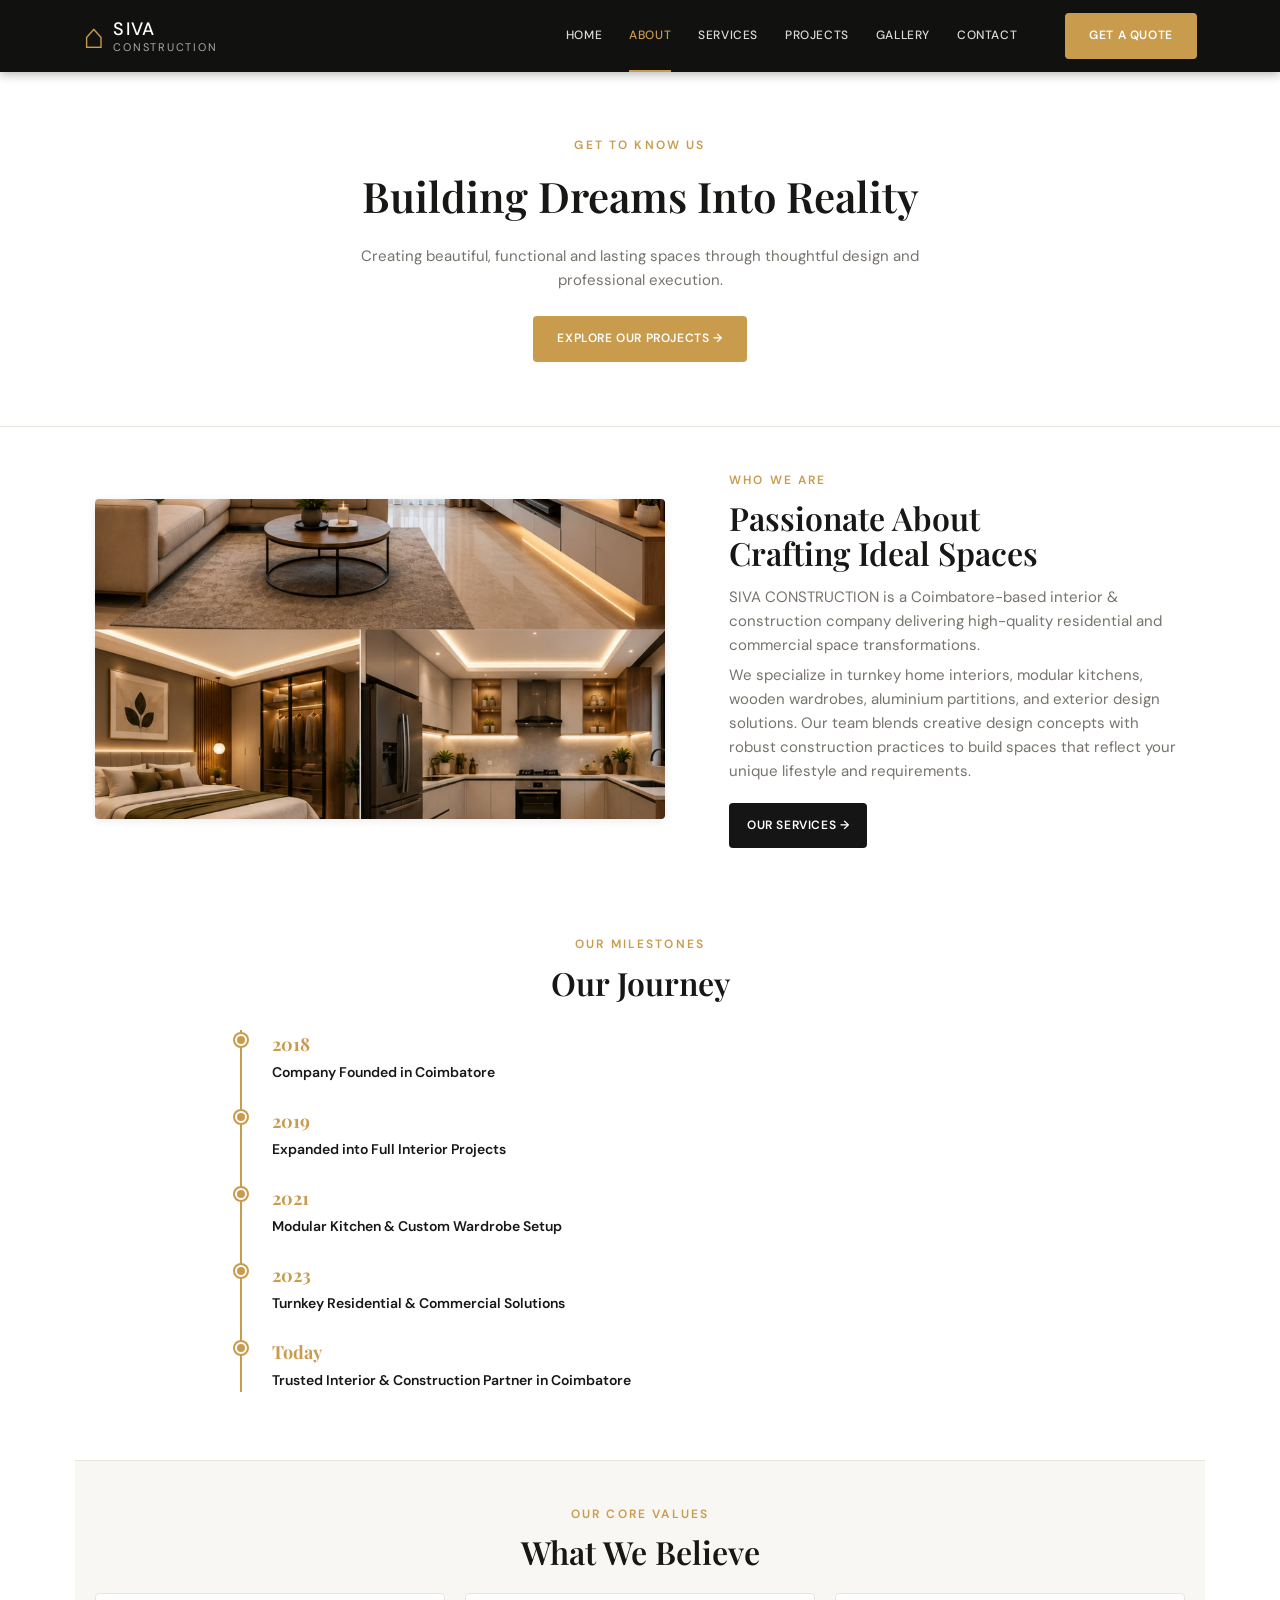
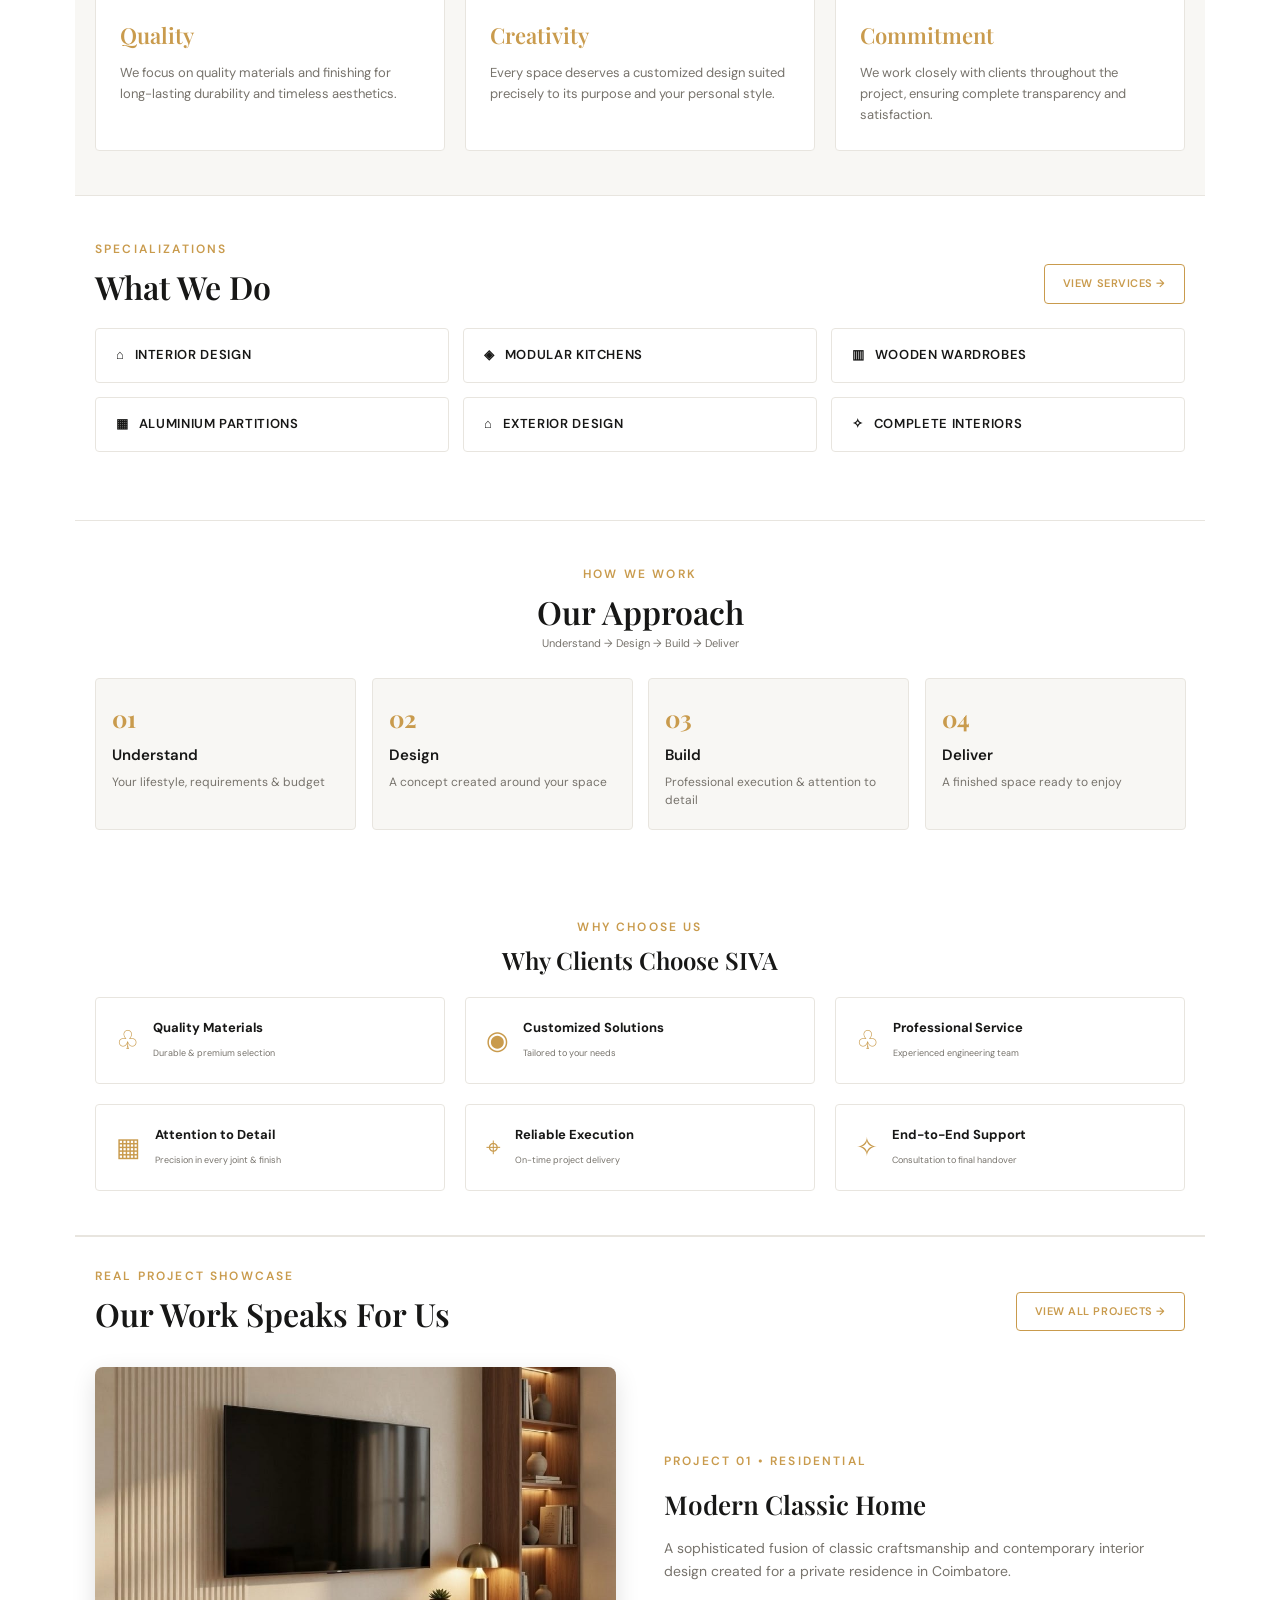
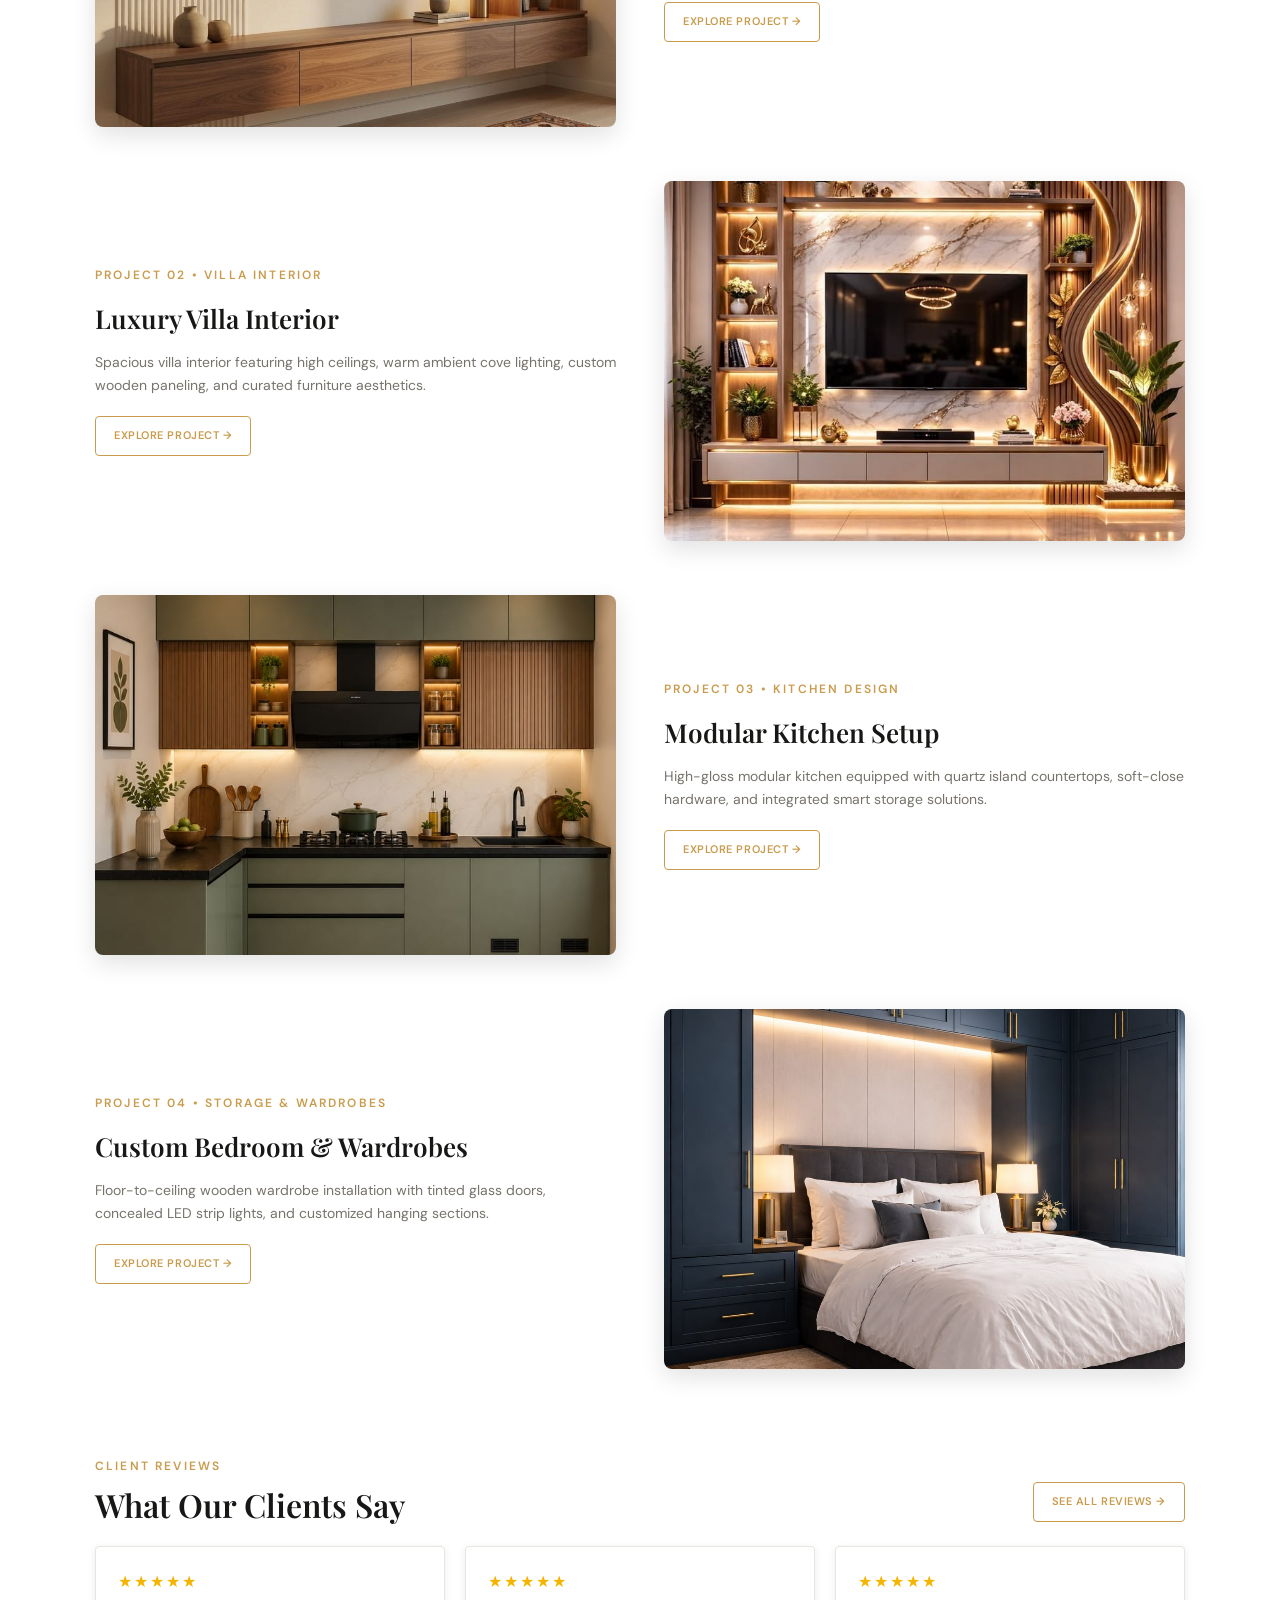
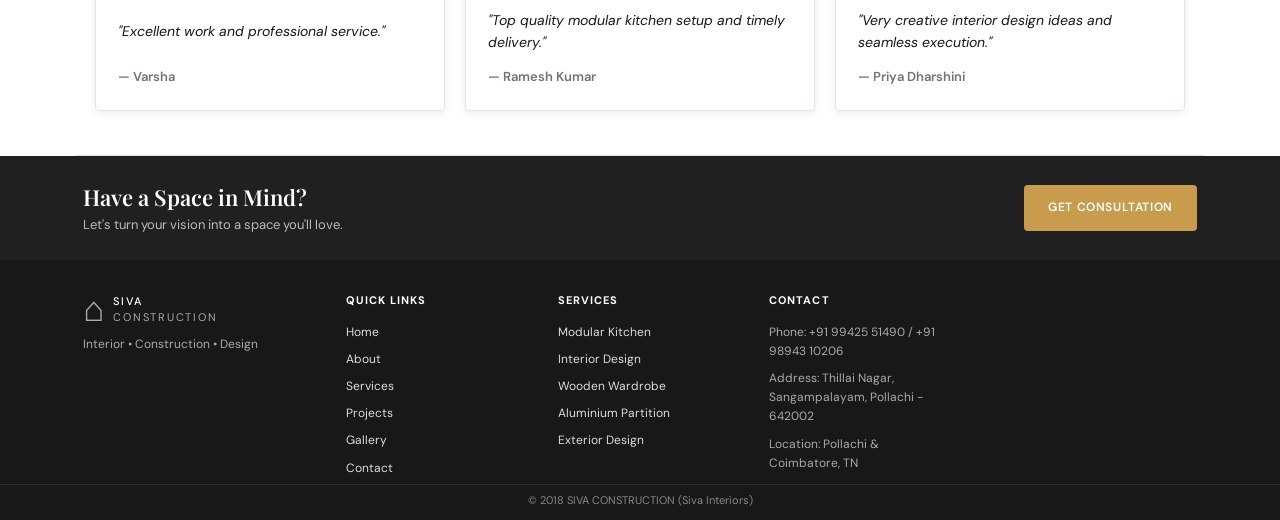
==== about.html @ 96789adf "Add files via upload" ====
<!doctype html>
<html lang="en">
<head>
  <meta charset="UTF-8">
  <meta name="viewport" content="width=device-width, initial-scale=1.0">
  <meta name="description" content="Learn about Siva Construction - premier interior design and construction specialists in Coimbatore. Discover our story, values, process, and client reviews.">
  <title>About Us | Siva Construction - Building Dreams Into Reality</title>
  <link rel="preconnect" href="https://fonts.googleapis.com">
  <link rel="preconnect" href="https://fonts.gstatic.com" crossorigin>
  <link href="https://fonts.googleapis.com/css2?family=DM+Sans:wght@400;500;600;700&family=Playfair+Display:wght@500;600;700&display=swap" rel="stylesheet">
  <link rel="stylesheet" href="styles.css">
</head>
<body>

  <!-- Sticky Navbar -->
  <header class="site-header">
    <a class="brand" href="index.html">
      <span class="brand-mark">⌂</span>
      <span><b>SIVA</b><small>CONSTRUCTION</small></span>
    </a>
    <nav class="main-nav" aria-label="Main navigation">
      <a href="index.html">Home</a>
      <a class="active" href="about.html">About</a>
      <a href="Services.html">Services</a>
      <a href="Projects.html">Projects</a>
      <a href="Gallery.html">Gallery</a>
      <a href="Contact.html">Contact</a>
    </nav>
    <a class="quote-button" href="Contact.html">GET A QUOTE</a>
    <button class="menu-toggle" aria-label="Open menu">☰</button>
  </header>

  <main id="top">

    <!-- 1. About Hero Banner (Clean White Theme & Centered Typography) -->
    <section class="about-hero-banner" style="background-color: var(--white); color: var(--ink); padding: 64px 20px; text-align: center; border-bottom: 1px solid var(--line);">
      <p class="eyebrow" style="margin-bottom: 8px;">GET TO KNOW US</p>
      <h1 style="font-family: var(--serif); font-size: 42px; font-weight: 600; margin: 0 auto 14px; color: var(--ink); max-width: 700px;">Building Dreams Into Reality</h1>
      <p style="font-size: 15px; max-width: 600px; line-height: 1.6; color: var(--muted); margin: 0 auto 24px;">Creating beautiful, functional and lasting spaces through thoughtful design and professional execution.</p>
      <div style="display: flex; justify-content: center;">
        <a class="gold-button" href="Projects.html">EXPLORE OUR PROJECTS →</a>
      </div>
    </section>

    <!-- 2. Who We Are -->
    <section class="about section" id="who-we-are">
      <div class="about-image image-frame">
        <img src="2.jpg" alt="Siva Construction Interior Project">
      </div>
      <div class="about-copy">
        <p class="kicker">WHO WE ARE</p>
        <h2>Passionate About<br>Crafting Ideal Spaces</h2>
        <p>SIVA CONSTRUCTION is a Coimbatore-based interior &amp; construction company delivering high-quality residential and commercial space transformations.</p>
        <p>We specialize in turnkey home interiors, modular kitchens, wooden wardrobes, aluminium partitions, and exterior design solutions. Our team blends creative design concepts with robust construction practices to build spaces that reflect your unique lifestyle and requirements.</p>
        <a class="dark-button" href="Services.html">OUR SERVICES →</a>
      </div>
    </section>

    <!-- 3. Our Story 📖 -->
    <section class="section" id="story">
      <p class="kicker centered">OUR MILESTONES</p>
      <h2 class="centered">Our Journey</h2>
      <div class="timeline-container">
        <div class="timeline-item">
          <div class="timeline-year">2018</div>
          <div class="timeline-title">Company Founded in Coimbatore</div>
        </div>
        <div class="timeline-item">
          <div class="timeline-year">2019</div>
          <div class="timeline-title">Expanded into Full Interior Projects</div>
        </div>
        <div class="timeline-item">
          <div class="timeline-year">2021</div>
          <div class="timeline-title">Modular Kitchen &amp; Custom Wardrobe Setup</div>
        </div>
        <div class="timeline-item">
          <div class="timeline-year">2023</div>
          <div class="timeline-title">Turnkey Residential &amp; Commercial Solutions</div>
        </div>
        <div class="timeline-item">
          <div class="timeline-year">Today</div>
          <div class="timeline-title">Trusted Interior &amp; Construction Partner in Coimbatore</div>
        </div>
      </div>
    </section>

    <!-- 4. What We Believe -->
    <section class="process-section section" id="values">
      <p class="kicker centered">OUR CORE VALUES</p>
      <h2 class="centered">What We Believe</h2>
      <div class="values-grid">
        <div class="value-card">
          <h3>Quality</h3>
          <p>We focus on quality materials and finishing for long-lasting durability and timeless aesthetics.</p>
        </div>
        <div class="value-card">
          <h3>Creativity</h3>
          <p>Every space deserves a customized design suited precisely to its purpose and your personal style.</p>
        </div>
        <div class="value-card">
          <h3>Commitment</h3>
          <p>We work closely with clients throughout the project, ensuring complete transparency and satisfaction.</p>
        </div>
      </div>
    </section>

    <!-- 5. What We Do -->
    <section class="section" id="what-we-do">
      <div class="section-title">
        <div>
          <p class="kicker">SPECIALIZATIONS</p>
          <h2>What We Do</h2>
        </div>
        <a class="small-outline" href="Services.html">VIEW SERVICES →</a>
      </div>
      <div class="compact-services-grid">
        <div class="compact-service-tag"><span>⌂</span> Interior Design</div>
        <div class="compact-service-tag"><span>◈</span> Modular Kitchens</div>
        <div class="compact-service-tag"><span>▥</span> Wooden Wardrobes</div>
        <div class="compact-service-tag"><span>▦</span> Aluminium Partitions</div>
        <div class="compact-service-tag"><span>⌂</span> Exterior Design</div>
        <div class="compact-service-tag"><span>✧</span> Complete Interiors</div>
      </div>
    </section>

    <!-- 6. Our Approach 🔥 -->
    <section class="section" id="approach" style="border-top: 1px solid var(--line);">
      <p class="kicker centered">HOW WE WORK</p>
      <h2 class="centered">Our Approach</h2>
      <p class="centered" style="color: var(--muted); font-size: 11px; margin-top: -8px; margin-bottom: 20px;">Understand → Design → Build → Deliver</p>
      <div class="approach-grid">
        <div class="approach-card">
          <div class="approach-step">01</div>
          <h3>Understand</h3>
          <p>Your lifestyle, requirements &amp; budget</p>
        </div>
        <div class="approach-card">
          <div class="approach-step">02</div>
          <h3>Design</h3>
          <p>A concept created around your space</p>
        </div>
        <div class="approach-card">
          <div class="approach-step">03</div>
          <h3>Build</h3>
          <p>Professional execution &amp; attention to detail</p>
        </div>
        <div class="approach-card">
          <div class="approach-step">04</div>
          <h3>Deliver</h3>
          <p>A finished space ready to enjoy</p>
        </div>
      </div>
    </section>

    <!-- 7. Why Clients Choose Us -->
    <section class="why section" id="why-choose-us">
      <p class="kicker centered">WHY CHOOSE US</p>
      <h2 class="centered">Why Clients Choose SIVA</h2>
      <div class="feature-icon-grid">
        <div class="feature-icon-card">
          <span class="feature-icon-symbol">♧</span>
          <div>
            <b>Quality Materials</b>
            <span style="font-size: 9px; color: var(--muted);">Durable &amp; premium selection</span>
          </div>
        </div>
        <div class="feature-icon-card">
          <span class="feature-icon-symbol">◉</span>
          <div>
            <b>Customized Solutions</b>
            <span style="font-size: 9px; color: var(--muted);">Tailored to your needs</span>
          </div>
        </div>
        <div class="feature-icon-card">
          <span class="feature-icon-symbol">♧</span>
          <div>
            <b>Professional Service</b>
            <span style="font-size: 9px; color: var(--muted);">Experienced engineering team</span>
          </div>
        </div>
        <div class="feature-icon-card">
          <span class="feature-icon-symbol">▦</span>
          <div>
            <b>Attention to Detail</b>
            <span style="font-size: 9px; color: var(--muted);">Precision in every joint &amp; finish</span>
          </div>
        </div>
        <div class="feature-icon-card">
          <span class="feature-icon-symbol">⌖</span>
          <div>
            <b>Reliable Execution</b>
            <span style="font-size: 9px; color: var(--muted);">On-time project delivery</span>
          </div>
        </div>
        <div class="feature-icon-card">
          <span class="feature-icon-symbol">✧</span>
          <div>
            <b>End-to-End Support</b>
            <span style="font-size: 9px; color: var(--muted);">Consultation to final handover</span>
          </div>
        </div>
      </div>
    </section>

    <!-- 8. Real Project Showcase 📸 (Zigzag Alternating Layout) -->
    <section class="projects section" id="project-showcase">
      <div class="section-title">
        <div>
          <p class="kicker">REAL PROJECT SHOWCASE</p>
          <h2>Our Work Speaks For Us</h2>
        </div>
        <a class="small-outline" href="Projects.html">VIEW ALL PROJECTS →</a>
      </div>

      <div class="zigzag-projects-container">
        <!-- 1st Project: Image Left, Text Right -->
        <div class="zigzag-project-row">
          <div class="zigzag-img-col">
            <img src="1.jpg" alt="Modern Classic Home">
          </div>
          <div class="zigzag-text-col">
            <span class="eyebrow" style="margin-bottom: 4px;">PROJECT 01 • RESIDENTIAL</span>
            <h3>Modern Classic Home</h3>
            <p>A sophisticated fusion of classic craftsmanship and contemporary interior design created for a private residence in Coimbatore.</p>
            <a class="small-outline" href="Projects.html">EXPLORE PROJECT →</a>
          </div>
        </div>

        <!-- 2nd Project: Text Left, Image Down Right -->
        <div class="zigzag-project-row reverse">
          <div class="zigzag-img-col">
            <img src="14.jpg" alt="Luxury Villa Interior">
          </div>
          <div class="zigzag-text-col">
            <span class="eyebrow" style="margin-bottom: 4px;">PROJECT 02 • VILLA INTERIOR</span>
            <h3>Luxury Villa Interior</h3>
            <p>Spacious villa interior featuring high ceilings, warm ambient cove lighting, custom wooden paneling, and curated furniture aesthetics.</p>
            <a class="small-outline" href="Projects.html">EXPLORE PROJECT →</a>
          </div>
        </div>

        <!-- 3rd Project: Image Down Left, Text Right -->
        <div class="zigzag-project-row">
          <div class="zigzag-img-col">
            <img src="13.jpg" alt="Modular Kitchen Setup">
          </div>
          <div class="zigzag-text-col">
            <span class="eyebrow" style="margin-bottom: 4px;">PROJECT 03 • KITCHEN DESIGN</span>
            <h3>Modular Kitchen Setup</h3>
            <p>High-gloss modular kitchen equipped with quartz island countertops, soft-close hardware, and integrated smart storage solutions.</p>
            <a class="small-outline" href="Projects.html">EXPLORE PROJECT →</a>
          </div>
        </div>

        <!-- 4th Project: Text Left, Image Down Right -->
        <div class="zigzag-project-row reverse">
          <div class="zigzag-img-col">
            <img src="12.jpg" alt="Office & Bedroom Interior">
          </div>
          <div class="zigzag-text-col">
            <span class="eyebrow" style="margin-bottom: 4px;">PROJECT 04 • STORAGE &amp; WARDROBES</span>
            <h3>Custom Bedroom &amp; Wardrobes</h3>
            <p>Floor-to-ceiling wooden wardrobe installation with tinted glass doors, concealed LED strip lights, and customized hanging sections.</p>
            <a class="small-outline" href="Projects.html">EXPLORE PROJECT →</a>
          </div>
        </div>
      </div>
    </section>

    <!-- 9. Customer Reviews ⭐ -->
    <section class="reviews-section section" id="reviews">
      <div class="section-title">
        <div>
          <p class="kicker">CLIENT REVIEWS</p>
          <h2>What Our Clients Say</h2>
        </div>
        <a class="small-outline" href="Reviews.html">SEE ALL REVIEWS →</a>
      </div>
      <div class="reviews-grid">
        <div class="review-card">
          <div class="review-stars">★★★★★</div>
          <div class="review-quote">"Excellent work and professional service."</div>
          <div class="review-author">— Varsha</div>
        </div>
        <div class="review-card">
          <div class="review-stars">★★★★★</div>
          <div class="review-quote">"Top quality modular kitchen setup and timely delivery."</div>
          <div class="review-author">— Ramesh Kumar</div>
        </div>
        <div class="review-card">
          <div class="review-stars">★★★★★</div>
          <div class="review-quote">"Very creative interior design ideas and seamless execution."</div>
          <div class="review-author">— Priya Dharshini</div>
        </div>
      </div>
    </section>

    <!-- 10. Strong CTA -->
    <section class="contact-strip" id="cta" style="padding: 24px 6.5%;">
      <div>
        <h2>Have a Space in Mind?</h2>
        <p>Let's turn your vision into a space you'll love.</p>
      </div>
      <a class="gold-button" href="Contact.html">GET CONSULTATION</a>
    </section>

  </main>

  <!-- Site Footer -->
  <footer class="site-footer">
    <div class="footer-brand">
      <a class="brand" href="index.html">
        <span class="brand-mark">⌂</span>
        <span><b>SIVA</b><small>CONSTRUCTION</small></span>
      </a>
      <p>Interior • Construction • Design</p>
    </div>
    <div>
      <b>QUICK LINKS</b>
      <a href="index.html">Home</a>
      <a href="about.html">About</a>
      <a href="Services.html">Services</a>
      <a href="Projects.html">Projects</a>
      <a href="Gallery.html">Gallery</a>
      <a href="Contact.html">Contact</a>
    </div>
    <div>
      <b>SERVICES</b>
      <a href="Services.html">Modular Kitchen</a>
      <a href="Services.html">Interior Design</a>
      <a href="Services.html">Wooden Wardrobe</a>
      <a href="Services.html">Aluminium Partition</a>
      <a href="Services.html">Exterior Design</a>
    </div>
    <div>
      <b>CONTACT</b>
      <span>Phone: +91 99425 51490 / +91 98943 10206</span>
      <span>Address: Thillai Nagar, Sangampalayam, Pollachi - 642002</span>
      <span>Location: Pollachi &amp; Coimbatore, TN</span>
    </div>
    <small class="copyright">© 2018 SIVA CONSTRUCTION (Siva Interiors)</small>
  </footer>

  <script src="script.js"></script>
</body>
</html>
---- styles.css ----
/* ==========================================================================
   SIVA CONSTRUCTION - MAIN STYLESHEET
   Clean, Modern, Organized & Responsive CSS
   ========================================================================== */

/* --------------------------------------------------------------------------
   1. Design System & CSS Custom Properties
   -------------------------------------------------------------------------- */
:root {
  /* Color Palette */
  --gold: #c99b4d;
  --gold-hover: #b3873c;
  --gold-light: rgba(201, 155, 77, 0.15);
  --ink: #171716;
  --dark-bg: #111210;
  --dark-surface: #202020;
  --muted: #77736c;
  --line: #e8e5df;
  --white: #ffffff;
  --bg-light: #f8f7f4;

  /* Typography */
  --serif: 'Playfair Display', Georgia, serif;
  --sans: 'DM Sans', -apple-system, BlinkMacSystemFont, 'Segoe UI', Roboto, sans-serif;

  /* Transitions & Shadows */
  --transition-fast: 0.2s ease;
  --transition-normal: 0.3s ease;
  --shadow-sm: 0 2px 8px rgba(0, 0, 0, 0.08);
  --shadow-md: 0 8px 24px rgba(0, 0, 0, 0.12);
  --shadow-lg: 0 16px 36px rgba(0, 0, 0, 0.18);
  --radius-sm: 4px;
  --radius-md: 8px;
}

/* --------------------------------------------------------------------------
   2. CSS Reset & Base Styles
   -------------------------------------------------------------------------- */
*,
*::before,
*::after {
  box-sizing: border-box;
}

html {
  scroll-behavior: smooth;
}

body {
  margin: 0;
  color: var(--ink);
  font-family: var(--sans);
  font-size: 15px;
  line-height: 1.6;
  background-color: var(--white);
  -webkit-font-smoothing: antialiased;
  -moz-osx-font-smoothing: grayscale;
}

a {
  color: inherit;
  text-decoration: none;
  transition: color var(--transition-fast);
}

img {
  display: block;
  width: 100%;
  max-width: 100%;
  object-fit: cover;
}

button {
  font: inherit;
  cursor: pointer;
  border: none;
  background: none;
}

/* --------------------------------------------------------------------------
   3. Buttons & Component Controls
   -------------------------------------------------------------------------- */
.gold-button,
.quote-button {
  display: inline-block;
  background-color: var(--gold);
  color: var(--white);
  text-transform: uppercase;
  font-size: 12px;
  font-weight: 600;
  padding: 13px 24px;
  letter-spacing: 0.05em;
  border-radius: var(--radius-sm);
  transition: background-color var(--transition-fast), transform var(--transition-fast), box-shadow var(--transition-fast);
}

.gold-button:hover,
.quote-button:hover {
  background-color: var(--gold-hover);
  transform: translateY(-1px);
  box-shadow: 0 4px 12px rgba(201, 155, 77, 0.3);
}

.outline-button {
  display: inline-block;
  border: 1px solid var(--white);
  color: var(--white);
  text-transform: uppercase;
  font-size: 12px;
  font-weight: 500;
  padding: 12px 20px;
  margin-left: 12px;
  border-radius: var(--radius-sm);
  transition: background-color var(--transition-fast), color var(--transition-fast);
}

.outline-button:hover {
  background-color: var(--white);
  color: var(--ink);
}

.dark-button {
  display: inline-block;
  background: #151515;
  color: var(--white);
  font-size: 12px;
  font-weight: 600;
  text-transform: uppercase;
  padding: 13px 18px;
  margin-top: 14px;
  letter-spacing: 0.05em;
  border-radius: var(--radius-sm);
  transition: background-color var(--transition-fast), transform var(--transition-fast);
}

.dark-button:hover {
  background: var(--gold);
  transform: translateY(-1px);
}

.small-outline {
  display: inline-block;
  border: 1px solid var(--gold);
  padding: 10px 18px;
  color: var(--gold);
  text-transform: uppercase;
  font-size: 11px;
  font-weight: 600;
  letter-spacing: 0.05em;
  border-radius: var(--radius-sm);
  transition: background-color var(--transition-fast), color var(--transition-fast);
}

.small-outline:hover {
  background-color: var(--gold);
  color: var(--white);
}

/* --------------------------------------------------------------------------
   4. Header & Global Navigation
   -------------------------------------------------------------------------- */
.site-header {
  height: 72px;
  background-color: var(--dark-bg);
  color: var(--white);
  display: flex;
  align-items: center;
  padding: 0 6.5%;
  gap: 30px;
  position: sticky;
  top: 0;
  z-index: 1000;
  box-shadow: 0 2px 10px rgba(0, 0, 0, 0.3);
}

.brand {
  display: flex;
  align-items: center;
  gap: 9px;
  line-height: 1;
}

.brand-mark {
  font-size: 35px;
  color: var(--gold);
  line-height: 1;
}

.brand b {
  display: block;
  font-size: 18px;
  letter-spacing: 0.07em;
  font-weight: 500;
}

.brand small {
  display: block;
  font-size: 11px;
  letter-spacing: 0.16em;
  margin-top: 4px;
  color: #aaa;
}

.main-nav {
  display: flex;
  gap: 27px;
  margin-left: auto;
  font-size: 12px;
  font-weight: 500;
  text-transform: uppercase;
  letter-spacing: 0.05em;
}

.main-nav a {
  height: 72px;
  display: grid;
  place-items: center;
  position: relative;
  opacity: 0.85;
  transition: opacity var(--transition-fast), color var(--transition-fast);
}

.main-nav a:hover {
  opacity: 1;
  color: var(--gold);
}

.main-nav a.active {
  opacity: 1;
  color: var(--gold);
}

.main-nav a.active::after {
  content: '';
  height: 2px;
  background-color: var(--gold);
  position: absolute;
  left: 0;
  right: 0;
  bottom: 0;
}

.quote-button {
  margin-left: 18px;
}

.menu-toggle {
  display: none;
  background: none;
  border: 0;
  color: var(--white);
  font-size: 24px;
  padding: 5px;
}

/* --------------------------------------------------------------------------
   5. Hero Section & Slider Controls
   -------------------------------------------------------------------------- */
.hero {
  height: 440px;
  color: var(--white);
  position: relative;
  overflow: hidden;
  perspective: 1200px;
  transform-style: preserve-3d;
}

.hero-image {
  position: absolute;
  inset: 0;
  background: url('modern-interior.jpg') center/cover no-repeat;
  transform: scale(1.02);
  transform-style: preserve-3d;
  will-change: transform;
  transition: transform 0.15s cubic-bezier(0.25, 0.46, 0.45, 0.94), opacity 0.3s ease;
  box-shadow: inset 0 0 80px rgba(0, 0, 0, 0.6);
}

.hero-image::after {
  content: '';
  position: absolute;
  inset: 0;
  background: radial-gradient(circle at var(--hero-glare-x, 50%) var(--hero-glare-y, 50%), rgba(255, 255, 255, 0.22) 0%, transparent 65%);
  pointer-events: none;
  opacity: 0;
  transition: opacity 0.3s ease;
  z-index: 1;
}

.hero:hover .hero-image::after {
  opacity: 1;
}

.hero-overlay {
  position: absolute;
  inset: 0;
  background: linear-gradient(90deg, rgba(0, 0, 0, 0.78), rgba(0, 0, 0, 0.05) 78%),
              linear-gradient(0deg, rgba(0, 0, 0, 0.25), transparent);
  pointer-events: none;
}

.hero-content {
  position: absolute;
  left: 9.5%;
  top: 50%;
  transform: translateY(-45%) translateZ(40px);
  max-width: 540px;
  z-index: 2;
  transform-style: preserve-3d;
  transition: transform 0.2s ease-out;
}

.eyebrow,
.kicker {
  font-size: 12px;
  font-weight: 600;
  text-transform: uppercase;
  letter-spacing: 0.18em;
  color: var(--gold);
  margin: 0 0 10px;
}

.hero h1 {
  font-family: var(--serif);
  font-size: 43px;
  font-weight: 600;
  line-height: 1.05;
  margin: 0 0 15px;
  text-shadow: 0 4px 20px rgba(0, 0, 0, 0.5), 0 0 12px rgba(201, 155, 77, 0.25);
  animation: floatUpDownHero 4.5s ease-in-out infinite;
}

.hero-content > p:not(.eyebrow) {
  font-size: 14px;
  line-height: 1.6;
  margin: 0 0 18px;
  color: rgba(255, 255, 255, 0.95);
  animation: floatSubtleHero 5s ease-in-out infinite 0.4s;
}

.hero-content > div:not(.hero-sub-line) {
  animation: floatUpDownHero 4.8s ease-in-out infinite 0.8s;
}

/* ==========================================================================
   HERO UP & DOWN FLOATING MOTION ANIMATION ENGINE
   ========================================================================== */

@keyframes floatUpDownHero {
  0%, 100% {
    transform: translateY(0px);
  }
  50% {
    transform: translateY(-12px);
  }
}

@keyframes floatSubtleHero {
  0%, 100% {
    transform: translateY(0px);
  }
  50% {
    transform: translateY(-7px);
  }
}

@keyframes heroPulseBg {
  0%, 100% {
    transform: scale(1.02);
  }
  50% {
    transform: scale(1.06);
  }
}

@keyframes bounceScrollArrow {
  0%, 100% {
    transform: translateY(0px);
    opacity: 0.8;
  }
  50% {
    transform: translateY(8px);
    opacity: 1;
  }
}

.hero-sub-line {
  animation: floatSubtleHero 4.2s ease-in-out infinite 1.2s;
  display: inline-block;
  background: rgba(201, 155, 77, 0.15);
  backdrop-filter: blur(6px);
  padding: 6px 14px;
  border-radius: 20px;
  border: 1px solid rgba(201, 155, 77, 0.3);
  margin-top: 14px;
}

/* Up & Down Scroll Indicator Tag at Hero Bottom */
.hero-scroll-indicator {
  position: absolute;
  bottom: 16px;
  left: 50%;
  transform: translateX(-50%);
  display: flex;
  flex-direction: column;
  align-items: center;
  gap: 4px;
  color: rgba(255, 255, 255, 0.85);
  font-size: 11px;
  font-weight: 600;
  letter-spacing: 0.14em;
  text-transform: uppercase;
  z-index: 10;
  pointer-events: none;
}

.scroll-arrow {
  font-size: 16px;
  color: var(--gold);
  animation: bounceScrollArrow 2s ease-in-out infinite;
}



.slider-arrow {
  position: absolute;
  top: 50%;
  transform: translateY(-50%);
  background: rgba(0, 0, 0, 0.3);
  border: 1px solid rgba(255, 255, 255, 0.2);
  color: var(--white);
  font-size: 28px;
  width: 44px;
  height: 44px;
  border-radius: 50%;
  display: grid;
  place-items: center;
  z-index: 10;
  transition: background var(--transition-fast), border-color var(--transition-fast);
}

.slider-arrow:hover {
  background: var(--gold);
  border-color: var(--gold);
}

.prev {
  left: 3%;
}

.next {
  right: 3%;
}

/* --------------------------------------------------------------------------
   6. Key Performance / Stats Bar
   -------------------------------------------------------------------------- */
.stats {
  height: 77px;
  border-bottom: 1px solid var(--line);
  display: flex;
  justify-content: center;
  background-color: var(--white);
}

.stats > div {
  min-width: 190px;
  padding: 15px 24px;
  display: flex;
  align-items: center;
  gap: 13px;
  border-right: 1px solid var(--line);
  transition: background-color var(--transition-fast);
}

.stats > div:hover {
  background-color: var(--bg-light);
}

.stats > div:first-child {
  border-left: 1px solid var(--line);
}

.stats strong {
  font-size: 28px;
  color: var(--gold);
  font-weight: 400;
  line-height: 1;
}

.stats span {
  color: #888;
  font-size: 12px;
}

.stats b {
  display: block;
  color: #202020;
  font-family: var(--serif);
  font-size: 16px;
  font-weight: 600;
  margin-bottom: 2px;
}

/* --------------------------------------------------------------------------
   7. General Section Utilities
   -------------------------------------------------------------------------- */
.section {
  max-width: 1130px;
  margin: 0 auto;
  padding: 44px 20px;
}

.section h2,
.about-copy h2 {
  font-family: var(--serif);
  font-size: 32px;
  font-weight: 600;
  line-height: 1.1;
  margin: 0 0 14px;
}

.centered {
  text-align: center;
}

/* --------------------------------------------------------------------------
   8. About Section
   -------------------------------------------------------------------------- */
.about {
  display: grid;
  grid-template-columns: 1.25fr 1fr;
  gap: 64px;
  align-items: center;
}

.about-image {
  height: 320px;
  overflow: hidden;
  border-radius: var(--radius-sm);
  box-shadow: var(--shadow-sm);
}

.about-image img {
  height: 100%;
  transition: transform 0.5s ease;
}

.about-image:hover img {
  transform: scale(1.04);
}

.about-copy > p:not(.kicker) {
  font-size: 15px;
  line-height: 1.6;
  color: var(--muted);
  margin: 6px 0;
}

/* --------------------------------------------------------------------------
   9. Services Grid
   -------------------------------------------------------------------------- */
/* --------------------------------------------------------------------------
   9. Services Grid & Card Layout (Clean Box Cards, No Photo inside Cards)
   -------------------------------------------------------------------------- */
.services {
  border-top: 1px solid var(--line);
  max-width: none;
  padding-left: 6.5%;
  padding-right: 6.5%;
}

.services h2 {
  margin-bottom: 12px;
}

.services-card-grid {
  display: grid;
  grid-template-columns: repeat(3, 1fr);
  gap: 22px;
  margin-top: 36px;
  margin-bottom: 30px;
}

@media (max-width: 992px) {
  .services-card-grid {
    grid-template-columns: repeat(2, 1fr);
  }
}

@media (max-width: 640px) {
  .services-card-grid {
    grid-template-columns: 1fr;
  }
}

.service-card-item {
  background: var(--white);
  border: 1px solid var(--line);
  border-radius: var(--radius-sm);
  padding: 32px 26px;
  display: flex;
  flex-direction: column;
  align-items: flex-start;
  transition: transform var(--transition-fast), box-shadow var(--transition-fast), border-color var(--transition-fast);
  position: relative;
  overflow: hidden;
}

.service-card-item::before {
  content: '';
  position: absolute;
  top: 0;
  left: 0;
  right: 0;
  height: 3px;
  background: var(--gold);
  opacity: 0;
  transition: opacity var(--transition-fast);
}

.service-card-item:hover {
  transform: translateY(-5px);
  box-shadow: var(--shadow-md);
  border-color: rgba(201, 155, 77, 0.4);
}

.service-card-item:hover::before {
  opacity: 1;
}

.service-card-icon {
  font-size: 36px;
  line-height: 1;
  margin-bottom: 16px;
  display: block;
}

.service-card-item h3 {
  font-family: var(--serif);
  font-size: 20px;
  font-weight: 600;
  margin: 0 0 10px 0;
  color: var(--ink);
}

.service-card-item p {
  font-size: 14px;
  line-height: 1.6;
  color: var(--muted);
  margin: 0 0 22px 0;
  flex-grow: 1;
}

.service-card-link {
  font-size: 13px;
  font-weight: 600;
  color: var(--gold);
  display: inline-flex;
  align-items: center;
  gap: 6px;
  transition: gap var(--transition-fast), color var(--transition-fast);
}

.service-card-item:hover .service-card-link {
  color: var(--gold-hover);
  gap: 10px;
}

.services-feature-strip {
  text-align: center;
  background: #f5f3ec;
  border: 1px solid var(--line);
  padding: 16px 24px;
  font-size: 14px;
  font-weight: 600;
  letter-spacing: 0.05em;
  color: var(--ink);
  border-radius: var(--radius-sm);
  margin-top: 10px;
}

/* --------------------------------------------------------------------------
   9B. Full Services Page Styles (Services.html)
   -------------------------------------------------------------------------- */
.services-hero-banner {
  background-color: var(--white);
  padding: 60px 6.5% 45px;
  text-align: center;
  border-bottom: 1px solid var(--line);
}

.services-hero-banner h1 {
  font-family: var(--serif);
  font-size: 38px;
  font-weight: 600;
  margin: 10px 0 16px;
  color: var(--ink);
}

.services-hero-banner p {
  max-width: 720px;
  margin: 0 auto 28px;
  color: var(--muted);
  font-size: 15px;
  line-height: 1.6;
}

.service-pills {
  display: flex;
  flex-wrap: wrap;
  justify-content: center;
  gap: 10px;
  margin-top: 20px;
}

.service-pill-item {
  display: inline-flex;
  align-items: center;
  gap: 8px;
  padding: 10px 18px;
  background: var(--bg-light);
  border: 1px solid var(--line);
  border-radius: 30px;
  font-size: 13px;
  font-weight: 500;
  color: var(--ink);
  transition: background-color var(--transition-fast), border-color var(--transition-fast), color var(--transition-fast);
}

.service-pill-item:hover {
  background: var(--dark-bg);
  color: var(--white);
  border-color: var(--dark-bg);
}

.service-detail-section {
  padding: 70px 6.5%;
  border-bottom: 1px solid var(--line);
  background-color: var(--white);
}

.service-detail-section:nth-child(even) {
  background-color: var(--bg-light);
}

.service-detail-container {
  max-width: 1150px;
  margin: 0 auto;
}

.service-detail-grid {
  display: grid;
  grid-template-columns: 1fr 1fr;
  gap: 48px;
  align-items: center;
}

@media (max-width: 860px) {
  .service-detail-grid {
    grid-template-columns: 1fr;
    gap: 32px;
  }
}

.service-detail-image {
  height: 380px;
  border-radius: var(--radius-sm);
  overflow: hidden;
  box-shadow: var(--shadow-md);
  position: relative;
}

.service-detail-image img {
  height: 100%;
  width: 100%;
  object-fit: cover;
  transition: transform 0.5s ease;
}

.service-detail-image:hover img {
  transform: scale(1.03);
}

.service-badge {
  display: inline-flex;
  align-items: center;
  gap: 8px;
  background: var(--gold-light);
  color: var(--gold);
  font-size: 12px;
  font-weight: 600;
  text-transform: uppercase;
  letter-spacing: 0.12em;
  padding: 6px 14px;
  border-radius: 20px;
  margin-bottom: 14px;
}

.service-detail-content h2 {
  font-family: var(--serif);
  font-size: 30px;
  font-weight: 600;
  margin: 0 0 14px 0;
  color: var(--ink);
}

.service-tagline {
  font-size: 16px;
  font-weight: 500;
  color: var(--gold);
  margin-bottom: 16px;
}

.service-description {
  font-size: 15px;
  line-height: 1.65;
  color: var(--muted);
  margin-bottom: 24px;
}

.service-features-list {
  list-style: none;
  padding: 0;
  margin: 0 0 28px 0;
  display: grid;
  grid-template-columns: 1fr 1fr;
  gap: 12px 20px;
}

@media (max-width: 580px) {
  .service-features-list {
    grid-template-columns: 1fr;
  }
}

.service-features-list li {
  font-size: 14px;
  color: var(--ink);
  display: flex;
  align-items: center;
  gap: 10px;
  font-weight: 500;
}

.service-features-list li span.check-icon {
  color: var(--gold);
  font-weight: 700;
  font-size: 15px;
}

.service-photo-showcase {
  margin-top: 36px;
  padding-top: 28px;
  border-top: 1px solid var(--line);
}

.service-photo-showcase h4 {
  font-family: var(--sans);
  font-size: 13px;
  font-weight: 600;
  text-transform: uppercase;
  letter-spacing: 0.1em;
  color: var(--muted);
  margin: 0 0 16px 0;
}

.service-photo-grid {
  display: grid;
  grid-template-columns: repeat(3, 1fr);
  gap: 16px;
}

.service-photo-item {
  height: 160px;
  border-radius: var(--radius-sm);
  overflow: hidden;
  cursor: pointer;
  box-shadow: var(--shadow-sm);
  position: relative;
}

.service-photo-item img {
  height: 100%;
  width: 100%;
  object-fit: cover;
  transition: transform 0.4s ease, filter 0.4s ease;
}

.service-photo-item:hover img {
  transform: scale(1.06);
  filter: brightness(1.05);
}

.service-cta-wrapper {
  margin-top: 28px;
}

/* --------------------------------------------------------------------------
   10. Featured Projects Section
   -------------------------------------------------------------------------- */
.projects {
  border-top: 1px solid var(--line);
  padding-top: 30px;
}

.section-title {
  display: flex;
  justify-content: space-between;
  align-items: flex-end;
  margin-bottom: 15px;
}

.section-title h2 {
  margin: 0;
}

.project-grid {
  display: grid;
  grid-template-columns: repeat(4, 1fr);
  gap: 16px;
}

.project-grid article {
  background: var(--bg-light);
  border-radius: var(--radius-sm);
  overflow: hidden;
  padding-bottom: 10px;
  transition: transform var(--transition-fast), box-shadow var(--transition-fast);
}

.project-grid article:hover {
  transform: translateY(-3px);
  box-shadow: var(--shadow-sm);
}

.project-grid img {
  height: 200px;
  transition: transform 0.4s ease;
}

.project-grid article:hover img {
  transform: scale(1.04);
}

.project-grid b,
.project-grid small {
  display: block;
  padding: 6px 12px 0;
  font-family: var(--serif);
  font-weight: 600;
  font-size: 15px;
}

.project-grid small {
  padding-top: 2px;
  font-family: var(--sans);
  font-size: 12px;
  color: #8b8881;
}

.project-grid i {
  margin: 0 7px;
  font-style: normal;
}

/* --------------------------------------------------------------------------
   11. Before & After Comparison Feature
   -------------------------------------------------------------------------- */
.before-after {
  background-color: #252525;
  color: var(--white);
  padding: 12px 6.5%;
  display: grid;
  grid-template-columns: 200px 1fr;
  gap: 35px;
  align-items: center;
}

.before-after h2 {
  font-family: var(--serif);
  font-size: 25px;
  font-weight: 600;
  line-height: 1;
  margin: 0 0 16px;
}

.before-after .kicker {
  color: #eee;
}

.compare {
  height: 165px;
  position: relative;
  overflow: hidden;
  border-radius: var(--radius-sm);
  user-select: none;
  cursor: ew-resize;
}

.compare > img,
.after-image,
.after-image img {
  height: 100%;
}

.compare > img,
.after-image {
  position: absolute;
  inset: 0;
}

.after-image {
  width: 50%;
  overflow: hidden;
  border-right: 2px solid var(--white);
}

.after-image img {
  width: 100%;
  max-width: none;
}

.compare-handle {
  position: absolute;
  left: 50%;
  top: 50%;
  transform: translate(-50%, -50%);
  width: 28px;
  height: 28px;
  border-radius: 50%;
  background: var(--white);
  color: #555;
  text-align: center;
  line-height: 26px;
  font-size: 14px;
  font-weight: bold;
  z-index: 2;
  box-shadow: 0 2px 6px rgba(0, 0, 0, 0.4);
}

.compare b {
  position: absolute;
  top: 6px;
  font-family: var(--sans);
  font-size: 9px;
  letter-spacing: 0.08em;
  background: rgba(0, 0, 0, 0.6);
  padding: 3px 8px;
  border-radius: 2px; 
  z-index: 3;
}

.before-label {
  left: 9px;
}

.after-label {
  right: 9px;
}

/* --------------------------------------------------------------------------
   12. Why Choose Us Section
   -------------------------------------------------------------------------- */
.why {
  border-bottom: 1px solid var(--line);
}

.why h2 {
  font-size: 24px;
  margin-bottom: 20px;
}

.why-grid {
  display: grid;
  grid-template-columns: repeat(4, 1fr);
  gap: 28px;
}

.why-grid > div {
  display: grid;
  grid-template-columns: 34px 1fr;
  column-gap: 8px;
}

.why-grid strong {
  grid-row: span 2;
  font-size: 26px;
  color: var(--gold);
  font-weight: 400;
}

.why-grid b {
  font-size: 13px;
  color: var(--ink);
}

.why-grid p {
  font-size: 12px;
  color: #888;
  line-height: 1.4;
  margin: 3px 0 0;
}

/* --------------------------------------------------------------------------
   13. Contact Call-to-Action Strip
   -------------------------------------------------------------------------- */
.contact-strip {
  background-color: var(--dark-surface);
  color: var(--white);
  padding: 20px 6.5%;
  display: flex;
  align-items: center;
  gap: 15px;
}

.contact-strip h2 {
  font-family: var(--serif);
  font-size: 22px;
  font-weight: 600;
  margin: 0;
}

.contact-strip p {
  font-size: 13px;
  margin: 0;
  color: #bbb;
}

.contact-strip > div {
  margin-right: auto;
}

.whatsapp {
  background-color: var(--gold);
  color: var(--white);
  padding: 10px 15px;
  font-size: 14px;
  border-radius: var(--radius-sm);
  display: inline-flex;
  align-items: center;
  justify-content: center;
  transition: background-color var(--transition-fast), transform var(--transition-fast);
}

.whatsapp:hover {
  background-color: var(--gold-hover);
  transform: scale(1.05);
}

.hero-sub-line {
  font-size: 12px;
  text-transform: uppercase;
  letter-spacing: 0.15em;
  color: var(--gold);
  margin-top: 14px;
  font-weight: 600;
}

/* --------------------------------------------------------------------------
   13b. Process Workflow Steps ("How We Transform Your Space")
   -------------------------------------------------------------------------- */
.process-section {
  background-color: var(--bg-light);
  border-top: 1px solid var(--line);
  border-bottom: 1px solid var(--line);
}

.process-grid {
  display: grid;
  grid-template-columns: repeat(6, 1fr);
  gap: 14px;
  margin-top: 25px;
}

.process-card {
  background: var(--white);
  border: 1px solid var(--line);
  border-radius: var(--radius-sm);
  padding: 22px 12px;
  text-align: center;
  position: relative;
  transition: transform var(--transition-fast), border-color var(--transition-fast), box-shadow var(--transition-fast);
}

.process-card:hover {
  transform: translateY(-4px);
  border-color: var(--gold);
  box-shadow: var(--shadow-sm);
}

.process-num {
  font-family: var(--serif);
  font-size: 26px;
  font-weight: 700;
  color: var(--gold);
  margin-bottom: 8px;
  line-height: 1;
}

.process-title {
  font-size: 13px;
  font-weight: 600;
  color: var(--ink);
}

/* --------------------------------------------------------------------------
   13c. Gallery Preview (Masonry Grid)
   -------------------------------------------------------------------------- */
.gallery-preview-grid {
  display: grid;
  grid-template-columns: repeat(4, 1fr);
  gap: 14px;
  margin-top: 20px;
  margin-bottom: 24px;
}

.gallery-preview-item {
  position: relative;
  overflow: hidden;
  border-radius: var(--radius-sm);
  height: 160px;
}

.gallery-preview-item.tall {
  height: 220px;
}

.gallery-preview-item img {
  width: 100%;
  height: 100%;
  object-fit: cover;
  transition: transform 0.5s ease, filter 0.5s ease;
}

.gallery-preview-item:hover img {
  transform: scale(1.06);
  filter: brightness(1.05);
}

/* --------------------------------------------------------------------------
   13d. Customer Reviews Section
   -------------------------------------------------------------------------- */
.reviews-section {
  border-bottom: 1px solid var(--line);
}

.reviews-grid {
  display: grid;
  grid-template-columns: repeat(3, 1fr);
  gap: 20px;
  margin-top: 24px;
}

.review-card {
  background-color: var(--white);
  border: 1px solid var(--line);
  border-radius: var(--radius-sm);
  padding: 22px;
  box-shadow: var(--shadow-sm);
  display: flex;
  flex-direction: column;
  justify-content: space-between;
  transition: transform var(--transition-fast), box-shadow var(--transition-fast);
}

.review-card:hover {
  transform: translateY(-3px);
  box-shadow: var(--shadow-md);
}

.review-stars {
  color: var(--gold);
  font-size: 15px;
  letter-spacing: 2px;
  margin-bottom: 10px;
}

.review-quote {
  font-size: 14px;
  line-height: 1.6;
  color: var(--ink);
  font-style: italic;
  margin-bottom: 14px;
}

.review-author {
  font-size: 13px;
  font-weight: 600;
  color: var(--muted);
}

/* --------------------------------------------------------------------------
   13e. Contact Preview Section & Google Map
   -------------------------------------------------------------------------- */
.contact-preview-section {
  border-bottom: 1px solid var(--line);
}

.contact-preview-grid {
  display: grid;
  grid-template-columns: 1fr 1fr;
  gap: 36px;
  align-items: center;
  margin-top: 20px;
}

.contact-info-list {
  display: flex;
  flex-direction: column;
  gap: 16px;
}

.contact-info-item {
  display: flex;
  align-items: flex-start;
  gap: 14px;
  font-size: 14px;
}

.contact-info-icon {
  font-size: 22px;
  color: var(--gold);
  line-height: 1;
}

.contact-info-text strong {
  display: block;
  font-size: 14px;
  font-weight: 600;
  color: var(--ink);
  margin-bottom: 2px;
}

.contact-info-text span {
  color: var(--muted);
  font-size: 13px;
}

.map-container {
  width: 100%;
  height: 240px;
  border-radius: var(--radius-sm);
  overflow: hidden;
  border: 1px solid var(--line);
  box-shadow: var(--shadow-sm);
}

.map-container iframe {
  width: 100%;
  height: 100%;
  border: 0;
}

/* --------------------------------------------------------------------------
   13f. Timeline / Journey Section
   -------------------------------------------------------------------------- */
.timeline-container {
  position: relative;
  max-width: 800px;
  margin: 30px auto 0;
  padding-left: 30px;
  border-left: 2px solid var(--gold);
}

.timeline-item {
  position: relative;
  margin-bottom: 24px;
}

.timeline-item::before {
  content: '';
  position: absolute;
  left: -37px;
  top: 4px;
  width: 12px;
  height: 12px;
  border-radius: 50%;
  background-color: var(--gold);
  border: 2px solid var(--white);
  box-shadow: 0 0 0 2px var(--gold);
}

.timeline-year {
  font-family: var(--serif);
  font-size: 18px;
  font-weight: 700;
  color: var(--gold);
  margin-bottom: 2px;
}

.timeline-title {
  font-size: 14px;
  font-weight: 600;
  color: var(--ink);
}

/* --------------------------------------------------------------------------
   13g. Values Section ("What We Believe")
   -------------------------------------------------------------------------- */
.values-grid {
  display: grid;
  grid-template-columns: repeat(3, 1fr);
  gap: 20px;
  margin-top: 24px;
}

.value-card {
  background-color: var(--white);
  border: 1px solid var(--line);
  border-radius: var(--radius-sm);
  padding: 24px;
  transition: transform var(--transition-fast), box-shadow var(--transition-fast);
}

.value-card:hover {
  transform: translateY(-3px);
  box-shadow: var(--shadow-sm);
}

.value-card h3 {
  font-family: var(--serif);
  font-size: 22px;
  font-weight: 600;
  color: var(--gold);
  margin: 0 0 10px;
}

.value-card p {
  font-size: 13px;
  line-height: 1.6;
  color: var(--muted);
  margin: 0;
}

/* --------------------------------------------------------------------------
   13h. Approach Section ("Our Approach")
   -------------------------------------------------------------------------- */
.approach-grid {
  display: grid;
  grid-template-columns: repeat(4, 1fr);
  gap: 16px;
  margin-top: 25px;
}

.approach-card {
  background-color: var(--bg-light);
  border: 1px solid var(--line);
  border-radius: var(--radius-sm);
  padding: 20px 16px;
  position: relative;
  transition: transform var(--transition-fast), border-color var(--transition-fast);
}

.approach-card:hover {
  transform: translateY(-3px);
  border-color: var(--gold);
}

.approach-step {
  font-family: var(--serif);
  font-size: 24px;
  font-weight: 700;
  color: var(--gold);
  margin-bottom: 6px;
}

.approach-card h3 {
  font-size: 15px;
  font-weight: 600;
  color: var(--ink);
  margin: 0 0 6px;
}

.approach-card p {
  font-size: 12px;
  color: var(--muted);
  line-height: 1.5;
  margin: 0;
}

/* --------------------------------------------------------------------------
   13i. Compact Services Overview Tags
   -------------------------------------------------------------------------- */
.compact-services-grid {
  display: grid;
  grid-template-columns: repeat(3, 1fr);
  gap: 14px;
  margin-top: 24px;
  margin-bottom: 24px;
}

.compact-service-tag {
  background: var(--white);
  border: 1px solid var(--line);
  border-radius: var(--radius-sm);
  padding: 16px 20px;
  font-size: 13px;
  font-weight: 600;
  letter-spacing: 0.05em;
  text-transform: uppercase;
  color: var(--ink);
  display: flex;
  align-items: center;
  gap: 10px;
  transition: background-color var(--transition-fast), border-color var(--transition-fast), color var(--transition-fast);
}

.compact-service-tag:hover {
  background-color: var(--gold);
  border-color: var(--gold);
  color: var(--white);
}

/* --------------------------------------------------------------------------
   13j. Icon Features Grid ("Why Clients Choose Us")
   -------------------------------------------------------------------------- */
.feature-icon-grid {
  display: grid;
  grid-template-columns: repeat(3, 1fr);
  gap: 20px;
  margin-top: 24px;
}

.feature-icon-card {
  background-color: var(--white);
  border: 1px solid var(--line);
  border-radius: var(--radius-sm);
  padding: 20px;
  display: flex;
  align-items: center;
  gap: 14px;
  transition: transform var(--transition-fast), box-shadow var(--transition-fast);
}

.feature-icon-card:hover {
  transform: translateY(-2px);
  box-shadow: var(--shadow-sm);
}

.feature-icon-symbol {
  font-size: 26px;
  color: var(--gold);
  line-height: 1;
}

.feature-icon-card b {
  font-size: 13px;
  color: var(--ink);
  display: block;
}

/* --------------------------------------------------------------------------
   14. Site Footer
   -------------------------------------------------------------------------- */
.site-footer {
  position: relative;
  background-color: #171817;
  color: #ddd;
  padding: 32px 6.5% 42px;
  display: grid;
  grid-template-columns: 1.3fr repeat(3, 1fr) 1.25fr;
  gap: 38px;
  font-size: 12px;
}

.site-footer .brand {
  color: var(--white);
}

.footer-brand p {
  font-size: 12px;
  color: #aaa;
  margin: 8px 0 10px;
}

.site-footer > div:not(.footer-brand):not(.gallery) {
  display: flex;
  flex-direction: column;
  gap: 8px;
}

.site-footer b {
  font-size: 11px;
  color: var(--white);
  letter-spacing: 0.1em;
  margin-bottom: 5px;
}

.site-footer span {
  color: #aaa;
}

.gallery img {
  display: inline-block;
  width: 75px;
  height: 50px;
  margin-right: 3px;
  border-radius: 2px;
  object-fit: cover;
}

.copyright {
  position: absolute;
  bottom: 10px;
  left: 0;
  right: 0;
  text-align: center;
  border-top: 1px solid #303130;
  padding-top: 7px;
  color: #888;
  font-size: 11px;
}

/* --------------------------------------------------------------------------
   15. Responsive Media Queries
   -------------------------------------------------------------------------- */

/* Tablet & Mobile Screens (<= 800px) */
@media (max-width: 800px) {
  .site-header {
    height: 62px;
    padding: 0 5%;
  }

  .main-nav {
    display: none;
    position: absolute;
    top: 62px;
    left: 0;
    right: 0;
    background-color: var(--dark-bg);
    flex-direction: column;
    padding: 15px 5%;
    gap: 0;
    border-top: 1px solid rgba(255, 255, 255, 0.1);
    box-shadow: 0 10px 20px rgba(0, 0, 0, 0.4);
  }

  .main-nav.open {
    display: flex;
  }

  .main-nav a {
    height: 44px;
    justify-content: flex-start;
    border-bottom: 1px solid rgba(255, 255, 255, 0.05);
  }

  .quote-button {
    display: none;
  }

  .menu-toggle {
    display: block;
    margin-left: auto;
  }

  .hero {
    height: 420px;
  }

  .hero-content {
    left: 8%;
    right: 5%;
  }

  .hero h1 {
    font-size: 38px;
  }

  .stats {
    height: auto;
    display: grid;
    grid-template-columns: 1fr 1fr;
  }

  .stats > div,
  .stats > div:first-child {
    min-width: 0;
    border-left: 0;
    border-bottom: 1px solid var(--line);
    padding: 11px 12px;
  }

  .about {
    grid-template-columns: 1fr;
    gap: 25px;
  }

  .about-image {
    height: 220px;
  }

  .service-grid {
    grid-template-columns: repeat(3, 1fr);
    gap: 8px;
  }

  .service-grid a {
    height: 120px;
  }

  .project-grid {
    grid-template-columns: 1fr 1fr;
  }

  .before-after {
    grid-template-columns: 1fr;
    gap: 15px;
    padding: 25px 6.5%;
  }

  .compare {
    height: 190px;
  }

  .why-grid {
    grid-template-columns: 1fr 1fr;
    gap: 20px;
  }

  .process-grid {
    grid-template-columns: repeat(3, 1fr);
  }

  .gallery-preview-grid {
    grid-template-columns: repeat(2, 1fr);
  }

  .reviews-grid {
    grid-template-columns: 1fr;
  }

  .contact-preview-grid {
    grid-template-columns: 1fr;
  }

  .values-grid {
    grid-template-columns: 1fr;
  }

  .approach-grid {
    grid-template-columns: repeat(2, 1fr);
  }

  .compact-services-grid {
    grid-template-columns: repeat(2, 1fr);
  }

  .feature-icon-grid {
    grid-template-columns: repeat(2, 1fr);
  }

  .contact-strip {
    flex-wrap: wrap;
  }

  .site-footer {
    grid-template-columns: 1fr 1fr;
    gap: 25px;
  }

  .footer-brand,
  .gallery {
    grid-column: span 2;
  }
}

/* Small Mobile Devices (<= 460px) */
@media (max-width: 460px) {
  .hero h1 {
    font-size: 34px;
  }

  .approach-grid {
    grid-template-columns: 1fr;
  }

  .compact-services-grid {
    grid-template-columns: 1fr;
  }

  .feature-icon-grid {
    grid-template-columns: 1fr;
  }

  .process-grid {
    grid-template-columns: repeat(2, 1fr);
  }

  .gallery-preview-grid {
    grid-template-columns: 1fr;
  }

  .service-grid {
    grid-template-columns: repeat(2, 1fr);
  }

  .project-grid {
    grid-template-columns: 1fr;
  }

  .why-grid {
    grid-template-columns: 1fr;
  }

  .contact-strip .gold-button {
    order: 3;
  }

  .site-footer {
    grid-template-columns: 1fr;
  }

  .footer-brand,
  .gallery {
    grid-column: auto;
  }
}

/* --------------------------------------------------------------------------
   16. Scroll Reveal Animations (Entry Effects for Images & Text)
   -------------------------------------------------------------------------- */
.reveal {
  opacity: 0;
  transform: translateY(35px);
  transition: opacity 0.8s cubic-bezier(0.16, 1, 0.3, 1), transform 0.8s cubic-bezier(0.16, 1, 0.3, 1);
  will-change: opacity, transform;
}

.reveal.active {
  opacity: 1;
  transform: translateY(0);
}

.reveal-left {
  opacity: 0;
  transform: translateX(-40px);
  transition: opacity 0.8s cubic-bezier(0.16, 1, 0.3, 1), transform 0.8s cubic-bezier(0.16, 1, 0.3, 1);
}

.reveal-left.active {
  opacity: 1;
  transform: translateX(0);
}

.reveal-right {
  opacity: 0;
  transform: translateX(40px);
  transition: opacity 0.8s cubic-bezier(0.16, 1, 0.3, 1), transform 0.8s cubic-bezier(0.16, 1, 0.3, 1);
}

.reveal-right.active {
  opacity: 1;
  transform: translateX(0);
}

.reveal-zoom {
  opacity: 0;
  transform: scale(0.92);
  transition: opacity 0.8s cubic-bezier(0.16, 1, 0.3, 1), transform 0.8s cubic-bezier(0.16, 1, 0.3, 1);
}

.reveal-zoom.active {
  opacity: 1;
  transform: scale(1);
}

/* --------------------------------------------------------------------------
   17. Zigzag Alternating Projects Showcase Layout (About Page)
   -------------------------------------------------------------------------- */
.zigzag-projects-container {
  display: flex;
  flex-direction: column;
  gap: 54px;
  margin-top: 36px;
}

.zigzag-project-row {
  display: grid;
  grid-template-columns: 1fr 1fr;
  gap: 48px;
  align-items: center;
}

.zigzag-project-row.reverse .zigzag-img-col {
  order: 2;
}

.zigzag-project-row.reverse .zigzag-text-col {
  order: 1;
}

.zigzag-img-col {
  height: 360px;
  overflow: hidden;
  border-radius: var(--radius-md);
  box-shadow: var(--shadow-md);
}

.zigzag-img-col img {
  width: 100%;
  height: 100%;
  object-fit: cover;
  transition: transform 0.6s ease, filter 0.4s ease;
}

.zigzag-img-col:hover img {
  transform: scale(1.05);
}

.zigzag-text-col {
  display: flex;
  flex-direction: column;
  justify-content: center;
  align-items: flex-start;
}

.zigzag-text-col h3 {
  font-family: var(--serif);
  font-size: 26px;
  font-weight: 600;
  color: var(--ink);
  margin: 8px 0 12px;
}

.zigzag-text-col p {
  font-size: 14px;
  line-height: 1.6;
  color: var(--muted);
  margin: 0 0 20px;
}

@media (max-width: 800px) {
  .zigzag-project-row,
  .zigzag-project-row.reverse {
    grid-template-columns: 1fr;
    gap: 24px;
  }

  .zigzag-project-row.reverse .zigzag-img-col {
    order: 1;
  }

  .zigzag-project-row.reverse .zigzag-text-col {
    order: 2;
  }

  .zigzag-img-col {
    height: 260px;
  }
}

/* --------------------------------------------------------------------------
   18. Full-screen Image Lightbox Modal & Interactive Slider
   -------------------------------------------------------------------------- */
.lightbox-modal {
  position: fixed;
  inset: 0;
  background-color: rgba(0, 0, 0, 0.92);
  z-index: 9999;
  display: flex;
  align-items: center;
  justify-content: center;
  opacity: 0;
  visibility: hidden;
  transition: opacity 0.3s ease, visibility 0.3s ease;
  padding: 20px;
}

.lightbox-modal.open {
  opacity: 1;
  visibility: visible;
}

.lightbox-content {
  position: relative;
  max-width: 90vw;
  max-height: 85vh;
  display: flex;
  flex-direction: column;
  align-items: center;
}

.lightbox-img {
  max-width: 100%;
  max-height: 75vh;
  object-fit: contain;
  border-radius: var(--radius-md);
  box-shadow: 0 10px 40px rgba(0, 0, 0, 0.8);
  transition: transform 0.3s ease;
}

.lightbox-caption {
  display: none;
}

.lightbox-close {
  position: absolute;
  top: 20px;
  right: 25px;
  color: var(--white);
  font-size: 28px;
  cursor: pointer;
  background: rgba(255, 255, 255, 0.15);
  width: 44px;
  height: 44px;
  border-radius: 50%;
  display: grid;
  place-items: center;
  transition: background 0.2s ease, transform 0.2s ease;
  border: none;
  z-index: 10001;
}

.lightbox-close:hover {
  background: var(--gold);
  transform: scale(1.1);
}

.lightbox-arrow {
  position: absolute;
  top: 50%;
  transform: translateY(-50%);
  color: var(--white);
  font-size: 36px;
  cursor: pointer;
  background: rgba(255, 255, 255, 0.18);
  width: 50px;
  height: 50px;
  border-radius: 50%;
  display: grid;
  place-items: center;
  transition: background 0.2s ease, transform 0.2s ease;
  border: none;
  z-index: 10001;
  user-select: none;
}

.lightbox-arrow:hover {
  background: var(--gold);
  transform: translateY(-50%) scale(1.1);
}

.lightbox-prev {
  left: 25px;
}

.lightbox-next {
  right: 25px;
}

/* --------------------------------------------------------------------------
   19. Modern Services Card Grid & Feature Strip
   -------------------------------------------------------------------------- */
.services-card-grid {
  display: grid;
  grid-template-columns: repeat(3, 1fr);
  gap: 24px;
  margin-top: 32px;
  margin-bottom: 28px;
}

.service-card-item {
  background: var(--white);
  border: 1px solid var(--line);
  border-radius: var(--radius-md);
  padding: 30px 24px;
  display: flex;
  flex-direction: column;
  align-items: flex-start;
  transition: transform var(--transition-fast), border-color var(--transition-fast), box-shadow var(--transition-fast);
  box-shadow: var(--shadow-sm);
  text-align: left;
}

.service-card-item:hover {
  transform: translateY(-5px);
  border-color: var(--gold);
  box-shadow: var(--shadow-md);
}

.service-card-icon {
  font-size: 34px;
  margin-bottom: 14px;
  line-height: 1;
}

.service-card-item h3 {
  font-family: var(--serif);
  font-size: 20px;
  font-weight: 600;
  color: var(--ink);
  margin: 0 0 10px;
}

.service-card-item p {
  font-size: 13px;
  line-height: 1.6;
  color: var(--muted);
  margin: 0 0 20px;
  flex-grow: 1;
}

.service-card-link {
  font-size: 12px;
  font-weight: 600;
  color: var(--gold);
  text-transform: uppercase;
  letter-spacing: 0.05em;
  display: inline-flex;
  align-items: center;
  gap: 6px;
  transition: color var(--transition-fast);
}

.service-card-link:hover {
  color: var(--gold-hover);
}

.services-feature-strip {
  background: var(--bg-light);
  border: 1px solid var(--line);
  border-radius: var(--radius-sm);
  padding: 16px 24px;
  text-align: center;
  font-size: 13px;
  font-weight: 600;
  letter-spacing: 0.05em;
  color: var(--ink);
  text-transform: uppercase;
  margin-top: 10px;
}

@media (max-width: 800px) {
  .services-card-grid {
    grid-template-columns: repeat(2, 1fr);
  }
}

@media (max-width: 460px) {
  .services-card-grid {
    grid-template-columns: 1fr;
  }
}

/* --------------------------------------------------------------------------
   18. Projects Page Styles (Projects.html)
   -------------------------------------------------------------------------- */
.projects-hero-banner {
  background-color: var(--white);
  padding: 60px 6.5% 40px;
  text-align: center;
  border-bottom: 1px solid var(--line);
}

.projects-hero-banner h1 {
  font-family: var(--serif);
  font-size: 38px;
  font-weight: 600;
  margin: 10px 0 16px;
  color: var(--ink);
}

.projects-hero-banner p {
  max-width: 760px;
  margin: 0 auto 28px;
  color: var(--muted);
  font-size: 15px;
  line-height: 1.6;
}

.project-filter-bar {
  display: flex;
  flex-wrap: wrap;
  justify-content: center;
  gap: 10px;
  margin-top: 24px;
}

.project-filter-btn {
  background: var(--bg-light);
  border: 1px solid var(--line);
  padding: 10px 20px;
  border-radius: 30px;
  font-size: 13px;
  font-weight: 600;
  color: var(--ink);
  cursor: pointer;
  transition: all var(--transition-fast);
}

.project-filter-btn:hover {
  background: var(--dark-bg);
  color: var(--white);
  border-color: var(--dark-bg);
}

.project-filter-btn.active {
  background: var(--gold);
  color: var(--white);
  border-color: var(--gold);
}

.projects-portfolio-section {
  padding: 60px 6.5%;
  background-color: var(--bg-light);
}

.projects-portfolio-grid {
  display: grid;
  grid-template-columns: repeat(3, 1fr);
  gap: 28px;
  max-width: 1200px;
  margin: 0 auto;
}

@media (max-width: 992px) {
  .projects-portfolio-grid {
    grid-template-columns: repeat(2, 1fr);
  }
}

@media (max-width: 640px) {
  .projects-portfolio-grid {
    grid-template-columns: 1fr;
  }
}

.portfolio-card-item {
  background: var(--white);
  border: 1px solid var(--line);
  border-radius: var(--radius-sm);
  overflow: hidden;
  box-shadow: var(--shadow-sm);
  display: flex;
  flex-direction: column;
  transition: transform var(--transition-fast), box-shadow var(--transition-fast);
}

.portfolio-card-item:hover {
  transform: translateY(-5px);
  box-shadow: var(--shadow-md);
}

.portfolio-card-image {
  height: 240px;
  position: relative;
  overflow: hidden;
}

.portfolio-card-image img {
  width: 100%;
  height: 100%;
  object-fit: cover;
  transition: transform 0.5s ease;
}

.portfolio-card-item:hover .portfolio-card-image img {
  transform: scale(1.05);
}

.portfolio-category-badge {
  position: absolute;
  top: 14px;
  left: 14px;
  background: rgba(17, 18, 16, 0.85);
  backdrop-filter: blur(4px);
  color: var(--gold);
  font-size: 11px;
  font-weight: 600;
  letter-spacing: 0.08em;
  text-transform: uppercase;
  padding: 5px 12px;
  border-radius: 4px;
}

.portfolio-card-body {
  padding: 24px;
  display: flex;
  flex-direction: column;
  flex-grow: 1;
}

.portfolio-card-body h3 {
  font-family: var(--serif);
  font-size: 20px;
  font-weight: 600;
  margin: 0 0 10px;
  color: var(--ink);
}

.portfolio-card-body p {
  font-size: 14px;
  line-height: 1.6;
  color: var(--muted);
  margin: 0 0 16px;
  flex-grow: 1;
}

.portfolio-card-specs {
  list-style: none;
  padding: 0;
  margin: 0 0 20px;
  border-top: 1px solid var(--line);
  padding-top: 14px;
}

.portfolio-card-specs li {
  font-size: 13px;
  color: #555;
  margin-bottom: 6px;
  display: flex;
  align-items: center;
  gap: 8px;
}

.portfolio-card-specs li strong {
  color: var(--ink);
}

.portfolio-card-footer {
  display: flex;
  align-items: center;
  justify-content: space-between;
  margin-top: auto;
  padding-top: 14px;
  border-top: 1px solid var(--line);
}

.portfolio-location {
  font-size: 12px;
  color: var(--muted);
  display: flex;
  align-items: center;
  gap: 4px;
}

.portfolio-action-btn {
  font-size: 12px;
  font-weight: 600;
  color: var(--gold);
  text-transform: uppercase;
  letter-spacing: 0.05em;
  display: inline-flex;
  align-items: center;
  gap: 4px;
  transition: gap var(--transition-fast);
}

.portfolio-card-item:hover .portfolio-action-btn {
  gap: 8px;
}

.project-upload-note {
  max-width: 1200px;
  margin: 40px auto 0;
  background: var(--white);
  border: 1px dashed var(--gold);
  border-radius: var(--radius-sm);
  padding: 24px 30px;
  display: flex;
  align-items: center;
  justify-content: space-between;
  gap: 20px;
}

@media (max-width: 768px) {
  .project-upload-note {
    flex-direction: column;
    text-align: center;
  }
}

.project-upload-note h4 {
  font-family: var(--serif);
  font-size: 18px;
  margin: 0 0 6px;
  color: var(--ink);
}

.project-upload-note p {
  font-size: 13px;
  color: var(--muted);
  margin: 0;
}

/* --------------------------------------------------------------------------
   19. Gallery Page Bento Layout (Gallery.html)
   -------------------------------------------------------------------------- */
.gallery-hero-banner {
  background-color: var(--white);
  padding: 60px 6.5% 40px;
  text-align: center;
  border-bottom: 1px solid var(--line);
}

.gallery-hero-banner h1 {
  font-family: var(--serif);
  font-size: 38px;
  font-weight: 600;
  margin: 10px 0 16px;
  color: var(--ink);
}

.gallery-hero-banner p {
  max-width: 760px;
  margin: 0 auto 28px;
  color: var(--muted);
  font-size: 15px;
  line-height: 1.6;
}

.gallery-bento-section {
  padding: 50px 6.5%;
  background-color: var(--bg-light);
}

.gallery-bento-container {
  max-width: 1200px;
  margin: 0 auto;
}

.gallery-bento-grid {
  display: grid;
  grid-template-columns: repeat(3, 1fr);
  grid-auto-rows: 250px;
  gap: 20px;
}

@media (max-width: 860px) {
  .gallery-bento-grid {
    grid-template-columns: 1fr;
    grid-auto-rows: 260px;
  }
}

.bento-item {
  position: relative;
  border-radius: var(--radius-sm);
  overflow: hidden;
  box-shadow: var(--shadow-sm);
  cursor: pointer;
  background: #111;
}

.bento-item img {
  width: 100%;
  height: 100%;
  object-fit: cover;
  transition: transform 0.6s cubic-bezier(0.16, 1, 0.3, 1), filter 0.4s ease;
}

.bento-item:hover img {
  transform: scale(1.06);
  filter: brightness(1.05);
}

.bento-tag {
  position: absolute;
  top: 14px;
  left: 14px;
  background: rgba(17, 18, 16, 0.85);
  backdrop-filter: blur(6px);
  color: var(--gold);
  font-size: 11px;
  font-weight: 600;
  letter-spacing: 0.1em;
  text-transform: uppercase;
  padding: 5px 12px;
  border-radius: 4px;
  z-index: 2;
  pointer-events: none;
}

/* Bento Placements */
.bento-large-project {
  grid-column: span 2;
  grid-row: span 1;
}

.bento-kitchen {
  grid-column: span 1;
  grid-row: span 1;
}

.bento-wardrobe {
  grid-column: span 1;
  grid-row: span 1;
}

.bento-house {
  grid-column: span 1;
  grid-row: span 1;
}

.bento-interior {
  grid-column: span 1;
  grid-row: span 1;
}

.bento-exterior {
  grid-column: span 2;
  grid-row: span 1;
}

.bento-bedroom {
  grid-column: span 1;
  grid-row: span 1;
}

@media (max-width: 860px) {
  .bento-large-project,
  .bento-kitchen,
  .bento-wardrobe,
  .bento-house,
  .bento-interior,
  .bento-exterior,
  .bento-bedroom {
    grid-column: span 1 !important;
    grid-row: span 1 !important;
  }
}

/* Additional Gallery Grid */
.gallery-full-section {
  padding: 60px 6.5%;
  background-color: var(--white);
  border-top: 1px solid var(--line);
}

.gallery-grid-3col {
  display: grid;
  grid-template-columns: repeat(3, 1fr);
  gap: 20px;
  max-width: 1200px;
  margin: 30px auto 0;
}

@media (max-width: 900px) {
  .gallery-grid-3col {
    grid-template-columns: repeat(2, 1fr);
  }
}

@media (max-width: 580px) {
  .gallery-grid-3col {
    grid-template-columns: 1fr;
  }
}

.gallery-photo-card {
  height: 240px;
  border-radius: var(--radius-sm);
  overflow: hidden;
  box-shadow: var(--shadow-sm);
  position: relative;
  cursor: pointer;
  background: #111;
}

.gallery-photo-card img {
  width: 100%;
  height: 100%;
  object-fit: cover;
  transition: transform 0.5s ease, filter 0.4s ease;
}

/* --------------------------------------------------------------------------
   19B. Full Interactive Slide-by-Slide Photo Slider (Gallery Page)
   -------------------------------------------------------------------------- */
.gallery-slider-section {
  padding: 60px 6.5%;
  background-color: var(--white);
  border-top: 1px solid var(--line);
}

.gallery-slider-container {
  max-width: 1100px;
  margin: 0 auto;
  position: relative;
}

.gallery-slider-main {
  height: 500px;
  position: relative;
  border-radius: var(--radius-sm);
  overflow: hidden;
  box-shadow: var(--shadow-md);
  background: var(--dark-bg);
}

@media (max-width: 768px) {
  .gallery-slider-main {
    height: 330px;
  }
}

.gallery-slide-item {
  position: absolute;
  inset: 0;
  opacity: 0;
  transition: opacity 0.5s ease-in-out;
  pointer-events: none;
}

.gallery-slide-item.active {
  opacity: 1;
  pointer-events: auto;
}

.gallery-slide-item img {
  width: 100%;
  height: 100%;
  object-fit: cover;
  cursor: pointer;
}

.gallery-slider-btn {
  position: absolute;
  top: 50%;
  transform: translateY(-50%);
  width: 48px;
  height: 48px;
  background: rgba(17, 18, 16, 0.75);
  backdrop-filter: blur(4px);
  color: var(--white);
  border: 1px solid rgba(255, 255, 255, 0.2);
  border-radius: 50%;
  font-size: 24px;
  display: grid;
  place-items: center;
  cursor: pointer;
  z-index: 10;
  transition: background var(--transition-fast), border-color var(--transition-fast);
}

.gallery-slider-btn:hover {
  background: var(--gold);
  border-color: var(--gold);
}

.gallery-slider-prev {
  left: 20px;
}

.gallery-slider-next {
  right: 20px;
}

.gallery-slide-counter {
  position: absolute;
  bottom: 20px;
  right: 20px;
  background: rgba(17, 18, 16, 0.85);
  backdrop-filter: blur(4px);
  color: var(--white);
  font-size: 12px;
  font-weight: 600;
  padding: 6px 14px;
  border-radius: 20px;
  letter-spacing: 0.05em;
  z-index: 10;
}

.gallery-thumbnails-strip {
  display: flex;
  gap: 12px;
  margin-top: 20px;
  overflow-x: auto;
  padding-bottom: 10px;
  scrollbar-width: thin;
}

.gallery-thumb-item {
  width: 105px;
  height: 72px;
  flex-shrink: 0;
  border-radius: 4px;
  overflow: hidden;
  cursor: pointer;
  opacity: 0.55;
  border: 2px solid transparent;
  transition: opacity var(--transition-fast), border-color var(--transition-fast);
}

.gallery-thumb-item.active,
.gallery-thumb-item:hover {
  opacity: 1;
  border-color: var(--gold);
}

.gallery-thumb-item img {
  width: 100%;
  height: 100%;
  object-fit: cover;
}

/* --------------------------------------------------------------------------
   20. Reviews Page Styles (Reviews.html)
   -------------------------------------------------------------------------- */
.reviews-hero-banner {
  background-color: var(--white);
  padding: 60px 6.5% 45px;
  text-align: center;
  border-bottom: 1px solid var(--line);
}

.reviews-hero-banner h1 {
  font-family: var(--serif);
  font-size: 38px;
  font-weight: 600;
  margin: 10px 0 16px;
  color: var(--ink);
}

.reviews-hero-banner p {
  max-width: 720px;
  margin: 0 auto 28px;
  color: var(--muted);
  font-size: 15px;
  line-height: 1.6;
}

.google-trust-badge-card {
  display: inline-flex;
  align-items: center;
  gap: 22px;
  background: var(--bg-light);
  border: 1px solid var(--line);
  border-radius: var(--radius-sm);
  padding: 16px 28px;
  margin-top: 10px;
  box-shadow: var(--shadow-sm);
}

.google-trust-score {
  font-family: var(--serif);
  font-size: 36px;
  font-weight: 700;
  color: var(--ink);
  line-height: 1;
}

.google-trust-stars {
  color: #f4b400;
  font-size: 20px;
  letter-spacing: 2px;
  margin-bottom: 2px;
}

.google-trust-text {
  font-size: 12px;
  font-weight: 600;
  color: var(--muted);
  text-transform: uppercase;
  letter-spacing: 0.05em;
}

.reviews-grid-section {
  padding: 60px 6.5%;
  background-color: var(--bg-light);
}

.reviews-container {
  max-width: 1150px;
  margin: 0 auto;
}

.reviews-grid-3col {
  display: grid;
  grid-template-columns: repeat(3, 1fr);
  gap: 24px;
}

@media (max-width: 900px) {
  .reviews-grid-3col {
    grid-template-columns: repeat(2, 1fr);
  }
}

@media (max-width: 600px) {
  .reviews-grid-3col {
    grid-template-columns: 1fr;
  }
}

.review-card-item {
  background: var(--white);
  border: 1px solid var(--line);
  border-radius: var(--radius-sm);
  padding: 30px 24px;
  display: flex;
  flex-direction: column;
  box-shadow: var(--shadow-sm);
  position: relative;
  transition: transform var(--transition-fast), box-shadow var(--transition-fast);
}

.review-card-item:hover {
  transform: translateY(-4px);
  box-shadow: var(--shadow-md);
}

.review-card-header {
  display: flex;
  align-items: center;
  gap: 14px;
  margin-bottom: 16px;
}

.review-user-avatar {
  width: 48px;
  height: 48px;
  border-radius: 50%;
  background: var(--dark-bg);
  color: var(--gold);
  font-family: var(--serif);
  font-size: 20px;
  font-weight: 600;
  display: grid;
  place-items: center;
}

.review-user-info h4 {
  font-family: var(--sans);
  font-size: 16px;
  font-weight: 600;
  margin: 0 0 2px;
  color: var(--ink);
}

.verified-badge {
  display: inline-flex;
  align-items: center;
  gap: 4px;
  color: #1a73e8;
  font-size: 11px;
  font-weight: 600;
}

.review-stars {
  color: #f4b400;
  font-size: 16px;
  margin-bottom: 14px;
}

.review-text {
  font-size: 15px;
  line-height: 1.65;
  color: var(--ink);
  font-style: italic;
  margin: 0 0 20px;
  flex-grow: 1;
}

.review-service-tag {
  font-size: 12px;
  font-weight: 600;
  color: var(--gold);
  text-transform: uppercase;
  letter-spacing: 0.05em;
  padding-top: 14px;
  border-top: 1px solid var(--line);
}

.reviews-upload-note {
  max-width: 1150px;
  margin: 40px auto 0;
  background: var(--white);
  border: 1px dashed var(--gold);
  border-radius: var(--radius-sm);
  padding: 26px 32px;
  display: flex;
  align-items: center;
  justify-content: space-between;
  gap: 20px;
}

/* ==========================================================================
   21. Comprehensive Mobile & Phone View Optimizations (<= 768px)
   - Reduced Button Sizes & Padding
   - Scaled Down Spacing & Content Typography
   - Enhanced Touch Navigation & Mobile Drawer Options
   ========================================================================== */
@media (max-width: 768px) {
  /* --- 1. Compact Button Sizing --- */
  .gold-button,
  .quote-button,
  .dark-button,
  .outline-button,
  .small-outline,
  button.gold-button,
  button.dark-button {
    font-size: 11px !important;
    padding: 9px 16px !important;
    letter-spacing: 0.04em !important;
    border-radius: var(--radius-sm);
  }

  .outline-button {
    margin-left: 0 !important;
    margin-top: 8px !important;
  }

  /* Full-width responsive buttons when in hero, cards, or CTA blocks */
  .hero-buttons,
  .cta-actions,
  .banner-actions {
    display: flex;
    flex-direction: column;
    width: 100%;
    gap: 8px;
  }

  .hero-buttons .gold-button,
  .hero-buttons .outline-button,
  .cta-actions .gold-button,
  .cta-actions .outline-button {
    width: 100%;
    text-align: center;
  }

  /* --- 2. Compact Content Spacing & Typography --- */
  h1, .hero-content h1, .reviews-hero-banner h1 {
    font-size: 26px !important;
    line-height: 1.25 !important;
    margin-bottom: 12px !important;
  }

  h2, .section-title, .section h2 {
    font-size: 21px !important;
    line-height: 1.3 !important;
    margin-bottom: 10px !important;
  }

  h3, .card-title, .service-card-item h3 {
    font-size: 16px !important;
  }

  p, .hero-content p, .reviews-hero-banner p, .about-copy p {
    font-size: 13.5px !important;
    line-height: 1.5 !important;
  }

  /* Reduced Section & Card Padding */
  .section,
  section,
  .hero,
  .reviews-hero-banner,
  .reviews-grid-section,
  .gallery-full-section,
  .gallery-slider-section {
    padding: 32px 4% !important;
  }

  .hero {
    height: auto !important;
    min-height: 360px !important;
    padding: 40px 5% !important;
  }

  .service-card-item,
  .review-card-item,
  .process-card,
  .value-card,
  .about-copy,
  .project-card {
    padding: 16px 18px !important;
  }

  /* --- 3. Enhanced Mobile Header & Navigation Drawer --- */
  .site-header {
    height: 60px !important;
    padding: 0 4.5% !important;
  }

  .brand-mark {
    font-size: 28px !important;
  }

  .brand b {
    font-size: 15px !important;
  }

  .brand small {
    font-size: 10px !important;
  }

  /* Show Mobile Hamburger Toggle */
  .menu-toggle {
    display: flex !important;
    align-items: center;
    justify-content: center;
    width: 40px;
    height: 40px;
    background: rgba(255, 255, 255, 0.08);
    border-radius: 6px;
    color: var(--white);
    font-size: 20px;
    margin-left: auto;
    cursor: pointer;
    transition: background 0.2s ease, color 0.2s ease;
  }

  .menu-toggle:hover,
  .menu-toggle.active {
    background: var(--gold);
    color: var(--white);
  }

  /* Mobile Slide-Down Navigation Menu */
  .main-nav {
    position: fixed;
    top: 60px;
    left: 0;
    width: 100%;
    height: calc(100vh - 60px);
    background: rgba(17, 18, 16, 0.98);
    backdrop-filter: blur(14px);
    -webkit-backdrop-filter: blur(14px);
    flex-direction: column;
    align-items: stretch;
    justify-content: flex-start;
    padding: 20px 24px 40px;
    gap: 0;
    opacity: 0;
    visibility: hidden;
    transform: translateY(-12px);
    transition: opacity 0.25s ease, transform 0.25s ease, visibility 0.25s ease;
    z-index: 999;
    overflow-y: auto;
  }

  .main-nav.open,
  .main-nav.active {
    opacity: 1;
    visibility: visible;
    transform: translateY(0);
  }

  /* Mobile Navigation Links & Option Items */
  .main-nav a {
    height: auto !important;
    padding: 14px 12px !important;
    font-size: 14px !important;
    font-weight: 600 !important;
    letter-spacing: 0.06em !important;
    color: rgba(255, 255, 255, 0.85) !important;
    border-bottom: 1px solid rgba(255, 255, 255, 0.08);
    display: flex !important;
    align-items: center;
    justify-content: space-between;
  }

  .main-nav a.active,
  .main-nav a:hover {
    color: var(--gold) !important;
    background: rgba(201, 155, 77, 0.06);
    border-radius: 4px;
  }

  .main-nav a.active::after {
    display: none !important;
  }

  .site-header .quote-button {
    display: none !important;
  }

  .reviews-upload-note {
    flex-direction: column;
    text-align: center;
    padding: 18px 20px !important;
  }
}



/* ==========================================================================
   PHONE FIT OPTIMIZATION (Contact Form, Inputs, Cards, Maps & Text wrapping)
   ========================================================================== */
@media (max-width: 768px) {
  html, body {
    overflow-x: hidden;
    width: 100%;
  }

  .contact-form-card {
    padding: 24px 18px !important;
    margin-bottom: 24px !important;
    border-radius: var(--radius-sm) !important;
    box-shadow: var(--shadow-sm) !important;
    width: 100% !important;
    max-width: 100% !important;
    box-sizing: border-box !important;
  }

  .contact-form-card form > div {
    grid-template-columns: 1fr !important;
    gap: 14px !important;
  }

  .contact-info-card {
    padding: 24px 18px !important;
    border-radius: var(--radius-sm) !important;
    width: 100% !important;
    max-width: 100% !important;
    box-sizing: border-box !important;
  }

  .contact-map-card {
    min-height: 280px !important;
    height: 280px !important;
    border-radius: var(--radius-sm) !important;
    width: 100% !important;
    max-width: 100% !important;
    box-sizing: border-box !important;
  }

  .contact-details-grid {
    grid-template-columns: 1fr !important;
    gap: 24px !important;
    width: 100% !important;
  }

  /* Input, Textarea, Select Phone Fit */
  input[type="text"],
  input[type="tel"],
  input[type="email"],
  select,
  textarea {
    width: 100% !important;
    max-width: 100% !important;
    box-sizing: border-box !important;
    font-size: 14px !important;
    padding: 12px 14px !important;
  }

  .gold-button,
  .dark-button,
  .quote-button,
  .outline-button {
    max-width: 100% !important;
    width: 100% !important;
    box-sizing: border-box !important;
    word-break: break-word;
  }

  /* Text & Card Box Phone Fit */
  h1, h2, h3, h4, p, span, a, div, strong {
    overflow-wrap: break-word;
    word-wrap: break-word;
    max-width: 100%;
  }

  .contact-info-card h3 {
    font-size: 20px !important;
    line-height: 1.3 !important;
  }

  .contact-info-card div {
    font-size: 13.5px !important;
  }
}

@media (max-width: 480px) {
  .contact-form-card,
  .contact-info-card {
    padding: 20px 14px !important;
  }

  .contact-form-card h3 {
    font-size: 22px !important;
  }

  .contact-map-card {
    min-height: 240px !important;
    height: 240px !important;
  }
}
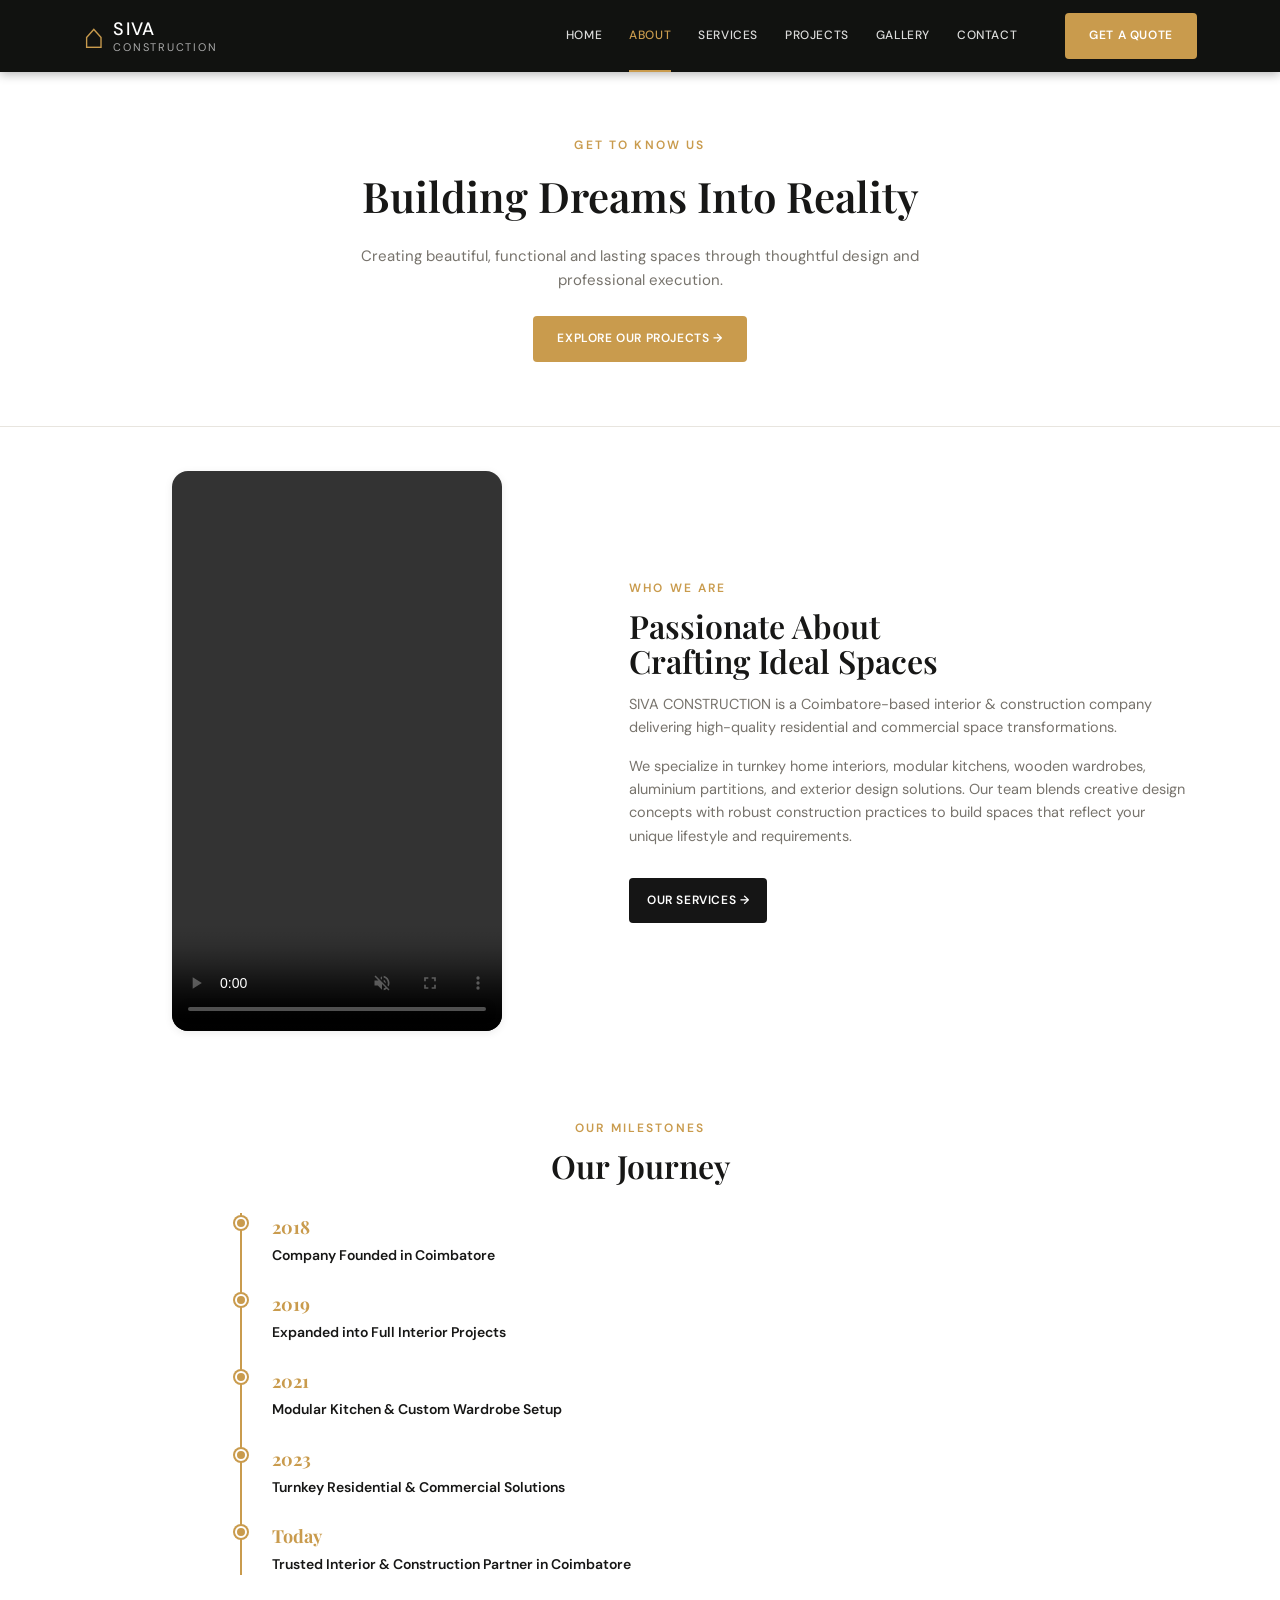
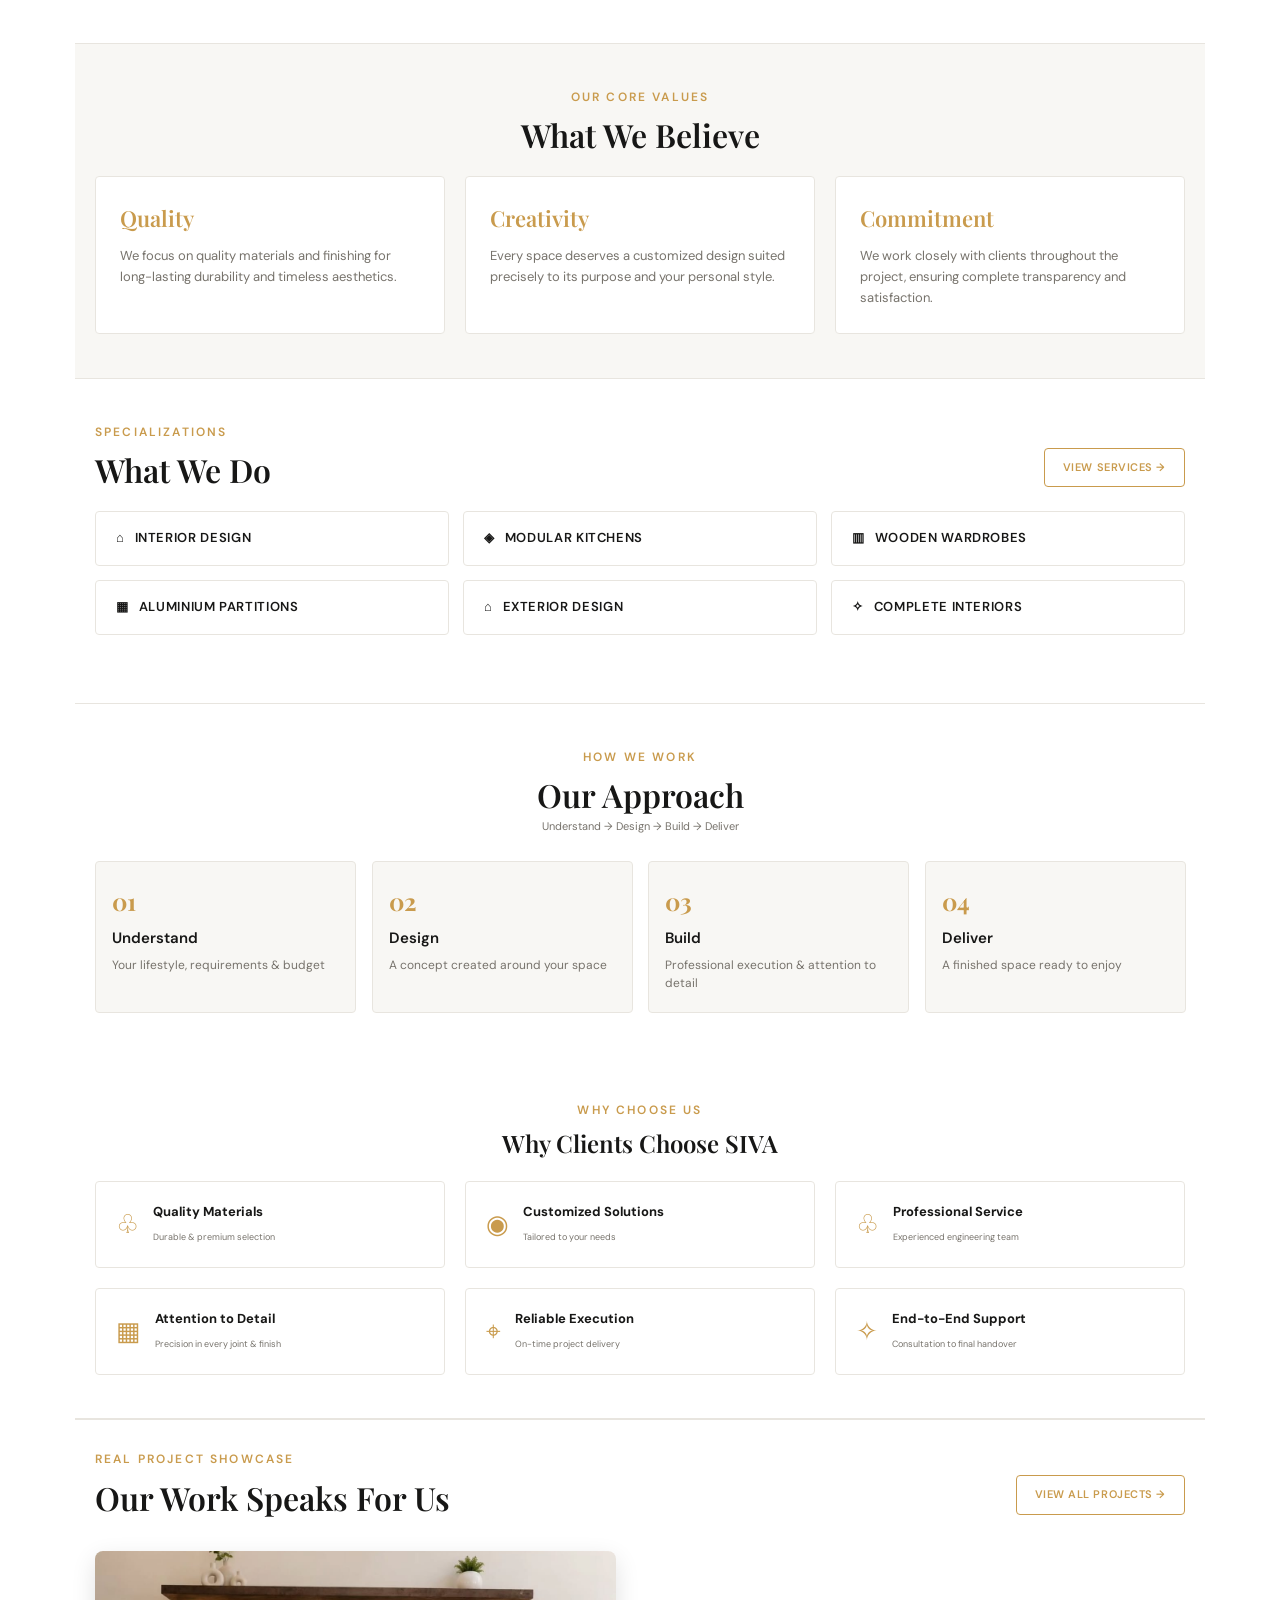
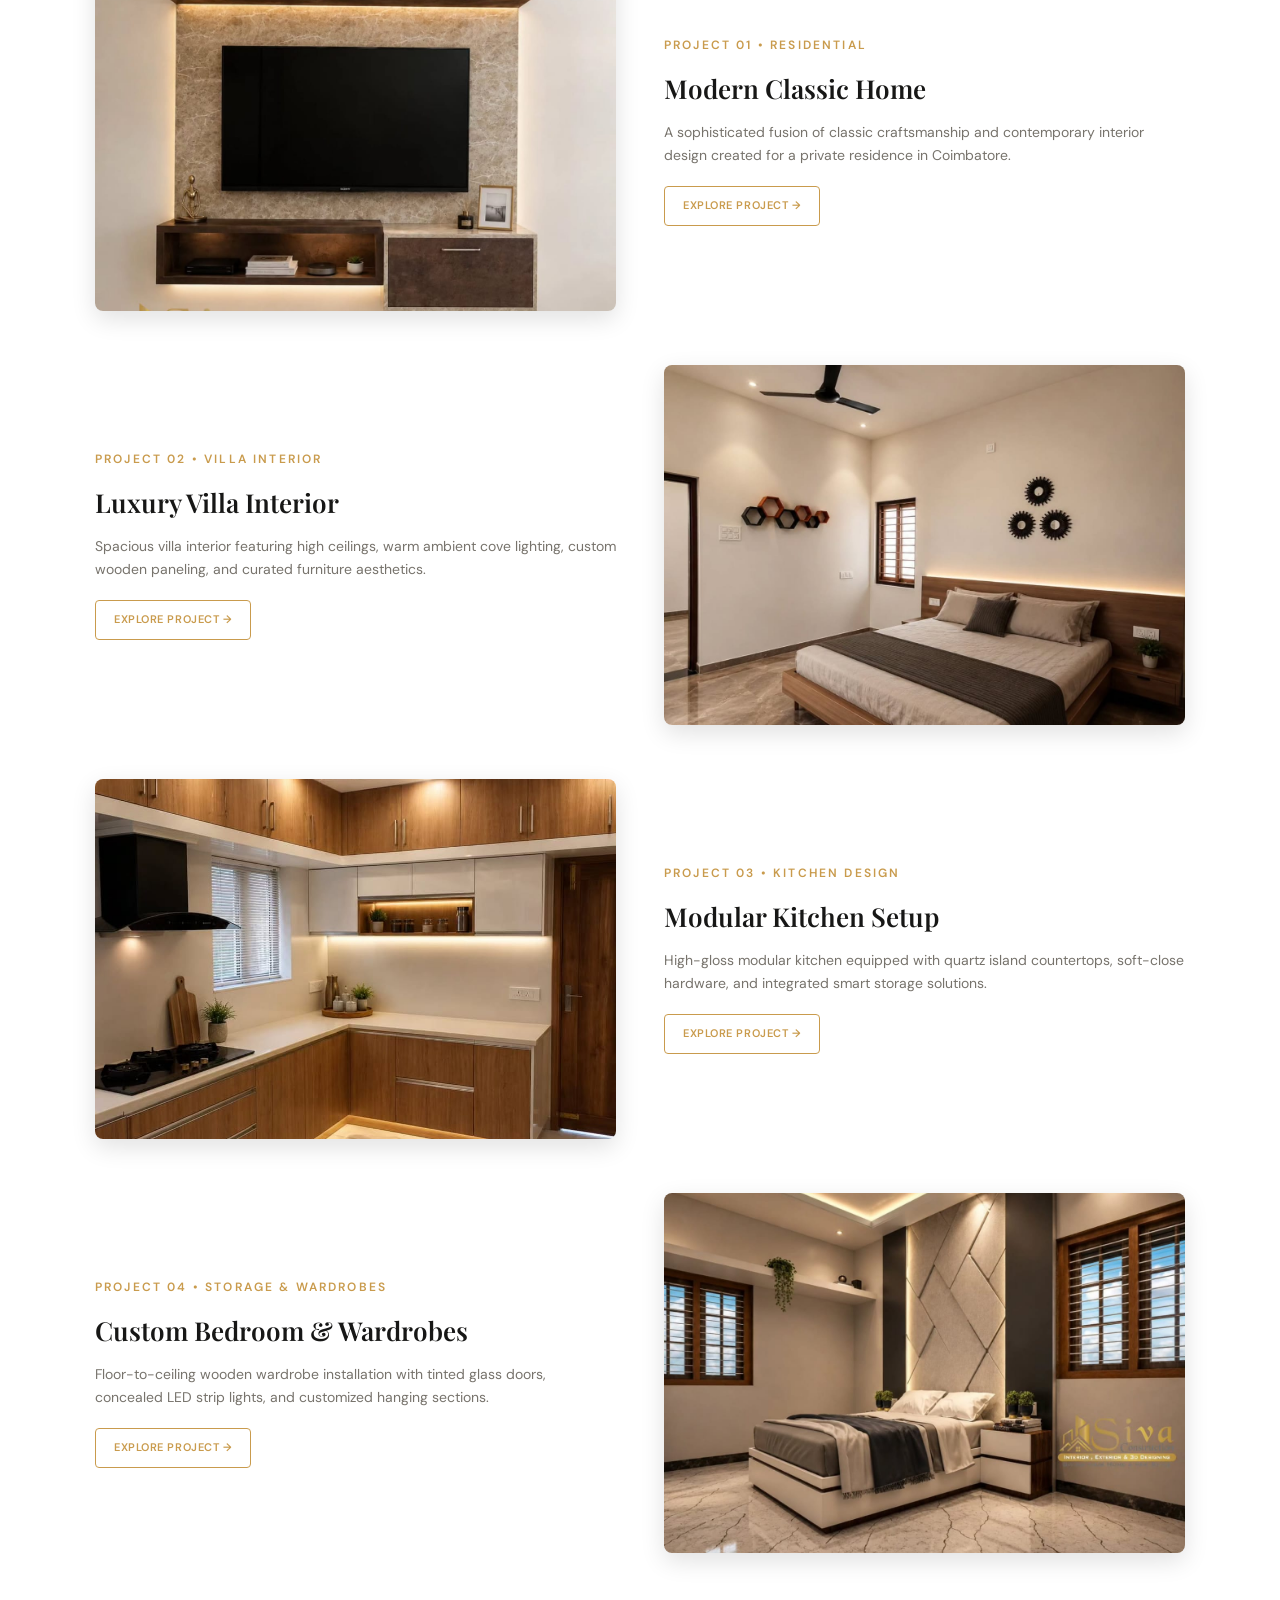
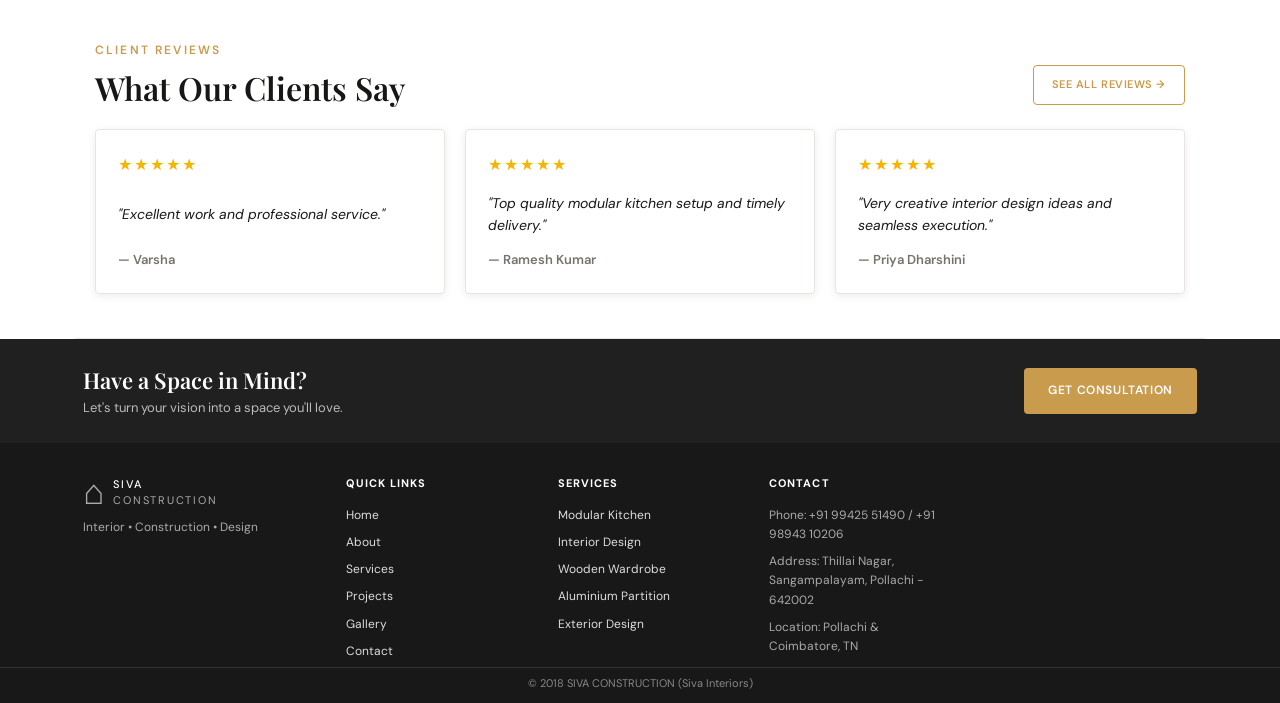
==== commit 9bfa961a: "initial commit" ====
--- a/about.html
+++ b/about.html
@@ -45,7 +45,10 @@
     <!-- 2. Who We Are -->
     <section class="about section" id="who-we-are">
       <div class="about-image image-frame">
-        <img src="2.jpg" alt="Siva Construction Interior Project">
+        <video autoplay muted loop playsinline controls preload="metadata">
+          <source src="siva 10.mp4" type="video/mp4">
+          Your browser does not support the video tag.
+        </video>
       </div>
       <div class="about-copy">
         <p class="kicker">WHO WE ARE</p>
@@ -216,7 +219,7 @@
         <!-- 1st Project: Image Left, Text Right -->
         <div class="zigzag-project-row">
           <div class="zigzag-img-col">
-            <img src="1.jpg" alt="Modern Classic Home">
+            <img src="siva 3.jpeg" alt="Modern Classic Home">
           </div>
           <div class="zigzag-text-col">
             <span class="eyebrow" style="margin-bottom: 4px;">PROJECT 01 • RESIDENTIAL</span>
@@ -229,7 +232,7 @@
         <!-- 2nd Project: Text Left, Image Down Right -->
         <div class="zigzag-project-row reverse">
           <div class="zigzag-img-col">
-            <img src="14.jpg" alt="Luxury Villa Interior">
+            <img src="siva 11.jpeg" alt="Luxury Villa Interior">
           </div>
           <div class="zigzag-text-col">
             <span class="eyebrow" style="margin-bottom: 4px;">PROJECT 02 • VILLA INTERIOR</span>
@@ -242,7 +245,7 @@
         <!-- 3rd Project: Image Down Left, Text Right -->
         <div class="zigzag-project-row">
           <div class="zigzag-img-col">
-            <img src="13.jpg" alt="Modular Kitchen Setup">
+            <img src="siva 4.jpeg" alt="Modular Kitchen Setup">
           </div>
           <div class="zigzag-text-col">
             <span class="eyebrow" style="margin-bottom: 4px;">PROJECT 03 • KITCHEN DESIGN</span>
@@ -255,7 +258,7 @@
         <!-- 4th Project: Text Left, Image Down Right -->
         <div class="zigzag-project-row reverse">
           <div class="zigzag-img-col">
-            <img src="12.jpg" alt="Office & Bedroom Interior">
+            <img src="siva 12.jpeg" alt="Office & Bedroom Interior">
           </div>
           <div class="zigzag-text-col">
             <span class="eyebrow" style="margin-bottom: 4px;">PROJECT 04 • STORAGE &amp; WARDROBES</span>
--- a/styles.css
+++ b/styles.css
@@ -1,3186 +1,3670 @@
-/* ==========================================================================
-   SIVA CONSTRUCTION - MAIN STYLESHEET
-   Clean, Modern, Organized & Responsive CSS
-   ========================================================================== */
-
-/* --------------------------------------------------------------------------
-   1. Design System & CSS Custom Properties
-   -------------------------------------------------------------------------- */
-:root {
-  /* Color Palette */
-  --gold: #c99b4d;
-  --gold-hover: #b3873c;
-  --gold-light: rgba(201, 155, 77, 0.15);
-  --ink: #171716;
-  --dark-bg: #111210;
-  --dark-surface: #202020;
-  --muted: #77736c;
-  --line: #e8e5df;
-  --white: #ffffff;
-  --bg-light: #f8f7f4;
-
-  /* Typography */
-  --serif: 'Playfair Display', Georgia, serif;
-  --sans: 'DM Sans', -apple-system, BlinkMacSystemFont, 'Segoe UI', Roboto, sans-serif;
-
-  /* Transitions & Shadows */
-  --transition-fast: 0.2s ease;
-  --transition-normal: 0.3s ease;
-  --shadow-sm: 0 2px 8px rgba(0, 0, 0, 0.08);
-  --shadow-md: 0 8px 24px rgba(0, 0, 0, 0.12);
-  --shadow-lg: 0 16px 36px rgba(0, 0, 0, 0.18);
-  --radius-sm: 4px;
-  --radius-md: 8px;
-}
-
-/* --------------------------------------------------------------------------
-   2. CSS Reset & Base Styles
-   -------------------------------------------------------------------------- */
-*,
-*::before,
-*::after {
-  box-sizing: border-box;
-}
-
-html {
-  scroll-behavior: smooth;
-}
-
-body {
-  margin: 0;
-  color: var(--ink);
-  font-family: var(--sans);
-  font-size: 15px;
-  line-height: 1.6;
-  background-color: var(--white);
-  -webkit-font-smoothing: antialiased;
-  -moz-osx-font-smoothing: grayscale;
-}
-
-a {
-  color: inherit;
-  text-decoration: none;
-  transition: color var(--transition-fast);
-}
-
-img {
-  display: block;
-  width: 100%;
-  max-width: 100%;
-  object-fit: cover;
-}
-
-button {
-  font: inherit;
-  cursor: pointer;
-  border: none;
-  background: none;
-}
-
-/* --------------------------------------------------------------------------
-   3. Buttons & Component Controls
-   -------------------------------------------------------------------------- */
-.gold-button,
-.quote-button {
-  display: inline-block;
-  background-color: var(--gold);
-  color: var(--white);
-  text-transform: uppercase;
-  font-size: 12px;
-  font-weight: 600;
-  padding: 13px 24px;
-  letter-spacing: 0.05em;
-  border-radius: var(--radius-sm);
-  transition: background-color var(--transition-fast), transform var(--transition-fast), box-shadow var(--transition-fast);
-}
-
-.gold-button:hover,
-.quote-button:hover {
-  background-color: var(--gold-hover);
-  transform: translateY(-1px);
-  box-shadow: 0 4px 12px rgba(201, 155, 77, 0.3);
-}
-
-.outline-button {
-  display: inline-block;
-  border: 1px solid var(--white);
-  color: var(--white);
-  text-transform: uppercase;
-  font-size: 12px;
-  font-weight: 500;
-  padding: 12px 20px;
-  margin-left: 12px;
-  border-radius: var(--radius-sm);
-  transition: background-color var(--transition-fast), color var(--transition-fast);
-}
-
-.outline-button:hover {
-  background-color: var(--white);
-  color: var(--ink);
-}
-
-.dark-button {
-  display: inline-block;
-  background: #151515;
-  color: var(--white);
-  font-size: 12px;
-  font-weight: 600;
-  text-transform: uppercase;
-  padding: 13px 18px;
-  margin-top: 14px;
-  letter-spacing: 0.05em;
-  border-radius: var(--radius-sm);
-  transition: background-color var(--transition-fast), transform var(--transition-fast);
-}
-
-.dark-button:hover {
-  background: var(--gold);
-  transform: translateY(-1px);
-}
-
-.small-outline {
-  display: inline-block;
-  border: 1px solid var(--gold);
-  padding: 10px 18px;
-  color: var(--gold);
-  text-transform: uppercase;
-  font-size: 11px;
-  font-weight: 600;
-  letter-spacing: 0.05em;
-  border-radius: var(--radius-sm);
-  transition: background-color var(--transition-fast), color var(--transition-fast);
-}
-
-.small-outline:hover {
-  background-color: var(--gold);
-  color: var(--white);
-}
-
-/* --------------------------------------------------------------------------
-   4. Header & Global Navigation
-   -------------------------------------------------------------------------- */
-.site-header {
-  height: 72px;
-  background-color: var(--dark-bg);
-  color: var(--white);
-  display: flex;
-  align-items: center;
-  padding: 0 6.5%;
-  gap: 30px;
-  position: sticky;
-  top: 0;
-  z-index: 1000;
-  box-shadow: 0 2px 10px rgba(0, 0, 0, 0.3);
-}
-
-.brand {
-  display: flex;
-  align-items: center;
-  gap: 9px;
-  line-height: 1;
-}
-
-.brand-mark {
-  font-size: 35px;
-  color: var(--gold);
-  line-height: 1;
-}
-
-.brand b {
-  display: block;
-  font-size: 18px;
-  letter-spacing: 0.07em;
-  font-weight: 500;
-}
-
-.brand small {
-  display: block;
-  font-size: 11px;
-  letter-spacing: 0.16em;
-  margin-top: 4px;
-  color: #aaa;
-}
-
-.main-nav {
-  display: flex;
-  gap: 27px;
-  margin-left: auto;
-  font-size: 12px;
-  font-weight: 500;
-  text-transform: uppercase;
-  letter-spacing: 0.05em;
-}
-
-.main-nav a {
-  height: 72px;
-  display: grid;
-  place-items: center;
-  position: relative;
-  opacity: 0.85;
-  transition: opacity var(--transition-fast), color var(--transition-fast);
-}
-
-.main-nav a:hover {
-  opacity: 1;
-  color: var(--gold);
-}
-
-.main-nav a.active {
-  opacity: 1;
-  color: var(--gold);
-}
-
-.main-nav a.active::after {
-  content: '';
-  height: 2px;
-  background-color: var(--gold);
-  position: absolute;
-  left: 0;
-  right: 0;
-  bottom: 0;
-}
-
-.quote-button {
-  margin-left: 18px;
-}
-
-.menu-toggle {
-  display: none;
-  background: none;
-  border: 0;
-  color: var(--white);
-  font-size: 24px;
-  padding: 5px;
-}
-
-/* --------------------------------------------------------------------------
-   5. Hero Section & Slider Controls
-   -------------------------------------------------------------------------- */
-.hero {
-  height: 440px;
-  color: var(--white);
-  position: relative;
-  overflow: hidden;
-  perspective: 1200px;
-  transform-style: preserve-3d;
-}
-
-.hero-image {
-  position: absolute;
-  inset: 0;
-  background: url('modern-interior.jpg') center/cover no-repeat;
-  transform: scale(1.02);
-  transform-style: preserve-3d;
-  will-change: transform;
-  transition: transform 0.15s cubic-bezier(0.25, 0.46, 0.45, 0.94), opacity 0.3s ease;
-  box-shadow: inset 0 0 80px rgba(0, 0, 0, 0.6);
-}
-
-.hero-image::after {
-  content: '';
-  position: absolute;
-  inset: 0;
-  background: radial-gradient(circle at var(--hero-glare-x, 50%) var(--hero-glare-y, 50%), rgba(255, 255, 255, 0.22) 0%, transparent 65%);
-  pointer-events: none;
-  opacity: 0;
-  transition: opacity 0.3s ease;
-  z-index: 1;
-}
-
-.hero:hover .hero-image::after {
-  opacity: 1;
-}
-
-.hero-overlay {
-  position: absolute;
-  inset: 0;
-  background: linear-gradient(90deg, rgba(0, 0, 0, 0.78), rgba(0, 0, 0, 0.05) 78%),
-              linear-gradient(0deg, rgba(0, 0, 0, 0.25), transparent);
-  pointer-events: none;
-}
-
-.hero-content {
-  position: absolute;
-  left: 9.5%;
-  top: 50%;
-  transform: translateY(-45%) translateZ(40px);
-  max-width: 540px;
-  z-index: 2;
-  transform-style: preserve-3d;
-  transition: transform 0.2s ease-out;
-}
-
-.eyebrow,
-.kicker {
-  font-size: 12px;
-  font-weight: 600;
-  text-transform: uppercase;
-  letter-spacing: 0.18em;
-  color: var(--gold);
-  margin: 0 0 10px;
-}
-
-.hero h1 {
-  font-family: var(--serif);
-  font-size: 43px;
-  font-weight: 600;
-  line-height: 1.05;
-  margin: 0 0 15px;
-  text-shadow: 0 4px 20px rgba(0, 0, 0, 0.5), 0 0 12px rgba(201, 155, 77, 0.25);
-  animation: floatUpDownHero 4.5s ease-in-out infinite;
-}
-
-.hero-content > p:not(.eyebrow) {
-  font-size: 14px;
-  line-height: 1.6;
-  margin: 0 0 18px;
-  color: rgba(255, 255, 255, 0.95);
-  animation: floatSubtleHero 5s ease-in-out infinite 0.4s;
-}
-
-.hero-content > div:not(.hero-sub-line) {
-  animation: floatUpDownHero 4.8s ease-in-out infinite 0.8s;
-}
-
-/* ==========================================================================
-   HERO UP & DOWN FLOATING MOTION ANIMATION ENGINE
-   ========================================================================== */
-
-@keyframes floatUpDownHero {
-  0%, 100% {
-    transform: translateY(0px);
-  }
-  50% {
-    transform: translateY(-12px);
-  }
-}
-
-@keyframes floatSubtleHero {
-  0%, 100% {
-    transform: translateY(0px);
-  }
-  50% {
-    transform: translateY(-7px);
-  }
-}
-
-@keyframes heroPulseBg {
-  0%, 100% {
-    transform: scale(1.02);
-  }
-  50% {
-    transform: scale(1.06);
-  }
-}
-
-@keyframes bounceScrollArrow {
-  0%, 100% {
-    transform: translateY(0px);
-    opacity: 0.8;
-  }
-  50% {
-    transform: translateY(8px);
-    opacity: 1;
-  }
-}
-
-.hero-sub-line {
-  animation: floatSubtleHero 4.2s ease-in-out infinite 1.2s;
-  display: inline-block;
-  background: rgba(201, 155, 77, 0.15);
-  backdrop-filter: blur(6px);
-  padding: 6px 14px;
-  border-radius: 20px;
-  border: 1px solid rgba(201, 155, 77, 0.3);
-  margin-top: 14px;
-}
-
-/* Up & Down Scroll Indicator Tag at Hero Bottom */
-.hero-scroll-indicator {
-  position: absolute;
-  bottom: 16px;
-  left: 50%;
-  transform: translateX(-50%);
-  display: flex;
-  flex-direction: column;
-  align-items: center;
-  gap: 4px;
-  color: rgba(255, 255, 255, 0.85);
-  font-size: 11px;
-  font-weight: 600;
-  letter-spacing: 0.14em;
-  text-transform: uppercase;
-  z-index: 10;
-  pointer-events: none;
-}
-
-.scroll-arrow {
-  font-size: 16px;
-  color: var(--gold);
-  animation: bounceScrollArrow 2s ease-in-out infinite;
-}
-
-
-
-.slider-arrow {
-  position: absolute;
-  top: 50%;
-  transform: translateY(-50%);
-  background: rgba(0, 0, 0, 0.3);
-  border: 1px solid rgba(255, 255, 255, 0.2);
-  color: var(--white);
-  font-size: 28px;
-  width: 44px;
-  height: 44px;
-  border-radius: 50%;
-  display: grid;
-  place-items: center;
-  z-index: 10;
-  transition: background var(--transition-fast), border-color var(--transition-fast);
-}
-
-.slider-arrow:hover {
-  background: var(--gold);
-  border-color: var(--gold);
-}
-
-.prev {
-  left: 3%;
-}
-
-.next {
-  right: 3%;
-}
-
-/* --------------------------------------------------------------------------
-   6. Key Performance / Stats Bar
-   -------------------------------------------------------------------------- */
-.stats {
-  height: 77px;
-  border-bottom: 1px solid var(--line);
-  display: flex;
-  justify-content: center;
-  background-color: var(--white);
-}
-
-.stats > div {
-  min-width: 190px;
-  padding: 15px 24px;
-  display: flex;
-  align-items: center;
-  gap: 13px;
-  border-right: 1px solid var(--line);
-  transition: background-color var(--transition-fast);
-}
-
-.stats > div:hover {
-  background-color: var(--bg-light);
-}
-
-.stats > div:first-child {
-  border-left: 1px solid var(--line);
-}
-
-.stats strong {
-  font-size: 28px;
-  color: var(--gold);
-  font-weight: 400;
-  line-height: 1;
-}
-
-.stats span {
-  color: #888;
-  font-size: 12px;
-}
-
-.stats b {
-  display: block;
-  color: #202020;
-  font-family: var(--serif);
-  font-size: 16px;
-  font-weight: 600;
-  margin-bottom: 2px;
-}
-
-/* --------------------------------------------------------------------------
-   7. General Section Utilities
-   -------------------------------------------------------------------------- */
-.section {
-  max-width: 1130px;
-  margin: 0 auto;
-  padding: 44px 20px;
-}
-
-.section h2,
-.about-copy h2 {
-  font-family: var(--serif);
-  font-size: 32px;
-  font-weight: 600;
-  line-height: 1.1;
-  margin: 0 0 14px;
-}
-
-.centered {
-  text-align: center;
-}
-
-/* --------------------------------------------------------------------------
-   8. About Section
-   -------------------------------------------------------------------------- */
-.about {
-  display: grid;
-  grid-template-columns: 1.25fr 1fr;
-  gap: 64px;
-  align-items: center;
-}
-
-.about-image {
-  height: 320px;
-  overflow: hidden;
-  border-radius: var(--radius-sm);
-  box-shadow: var(--shadow-sm);
-}
-
-.about-image img {
-  height: 100%;
-  transition: transform 0.5s ease;
-}
-
-.about-image:hover img {
-  transform: scale(1.04);
-}
-
-.about-copy > p:not(.kicker) {
-  font-size: 15px;
-  line-height: 1.6;
-  color: var(--muted);
-  margin: 6px 0;
-}
-
-/* --------------------------------------------------------------------------
-   9. Services Grid
-   -------------------------------------------------------------------------- */
-/* --------------------------------------------------------------------------
-   9. Services Grid & Card Layout (Clean Box Cards, No Photo inside Cards)
-   -------------------------------------------------------------------------- */
-.services {
-  border-top: 1px solid var(--line);
-  max-width: none;
-  padding-left: 6.5%;
-  padding-right: 6.5%;
-}
-
-.services h2 {
-  margin-bottom: 12px;
-}
-
-.services-card-grid {
-  display: grid;
-  grid-template-columns: repeat(3, 1fr);
-  gap: 22px;
-  margin-top: 36px;
-  margin-bottom: 30px;
-}
-
-@media (max-width: 992px) {
-  .services-card-grid {
-    grid-template-columns: repeat(2, 1fr);
-  }
-}
-
-@media (max-width: 640px) {
-  .services-card-grid {
-    grid-template-columns: 1fr;
-  }
-}
-
-.service-card-item {
-  background: var(--white);
-  border: 1px solid var(--line);
-  border-radius: var(--radius-sm);
-  padding: 32px 26px;
-  display: flex;
-  flex-direction: column;
-  align-items: flex-start;
-  transition: transform var(--transition-fast), box-shadow var(--transition-fast), border-color var(--transition-fast);
-  position: relative;
-  overflow: hidden;
-}
-
-.service-card-item::before {
-  content: '';
-  position: absolute;
-  top: 0;
-  left: 0;
-  right: 0;
-  height: 3px;
-  background: var(--gold);
-  opacity: 0;
-  transition: opacity var(--transition-fast);
-}
-
-.service-card-item:hover {
-  transform: translateY(-5px);
-  box-shadow: var(--shadow-md);
-  border-color: rgba(201, 155, 77, 0.4);
-}
-
-.service-card-item:hover::before {
-  opacity: 1;
-}
-
-.service-card-icon {
-  font-size: 36px;
-  line-height: 1;
-  margin-bottom: 16px;
-  display: block;
-}
-
-.service-card-item h3 {
-  font-family: var(--serif);
-  font-size: 20px;
-  font-weight: 600;
-  margin: 0 0 10px 0;
-  color: var(--ink);
-}
-
-.service-card-item p {
-  font-size: 14px;
-  line-height: 1.6;
-  color: var(--muted);
-  margin: 0 0 22px 0;
-  flex-grow: 1;
-}
-
-.service-card-link {
-  font-size: 13px;
-  font-weight: 600;
-  color: var(--gold);
-  display: inline-flex;
-  align-items: center;
-  gap: 6px;
-  transition: gap var(--transition-fast), color var(--transition-fast);
-}
-
-.service-card-item:hover .service-card-link {
-  color: var(--gold-hover);
-  gap: 10px;
-}
-
-.services-feature-strip {
-  text-align: center;
-  background: #f5f3ec;
-  border: 1px solid var(--line);
-  padding: 16px 24px;
-  font-size: 14px;
-  font-weight: 600;
-  letter-spacing: 0.05em;
-  color: var(--ink);
-  border-radius: var(--radius-sm);
-  margin-top: 10px;
-}
-
-/* --------------------------------------------------------------------------
-   9B. Full Services Page Styles (Services.html)
-   -------------------------------------------------------------------------- */
-.services-hero-banner {
-  background-color: var(--white);
-  padding: 60px 6.5% 45px;
-  text-align: center;
-  border-bottom: 1px solid var(--line);
-}
-
-.services-hero-banner h1 {
-  font-family: var(--serif);
-  font-size: 38px;
-  font-weight: 600;
-  margin: 10px 0 16px;
-  color: var(--ink);
-}
-
-.services-hero-banner p {
-  max-width: 720px;
-  margin: 0 auto 28px;
-  color: var(--muted);
-  font-size: 15px;
-  line-height: 1.6;
-}
-
-.service-pills {
-  display: flex;
-  flex-wrap: wrap;
-  justify-content: center;
-  gap: 10px;
-  margin-top: 20px;
-}
-
-.service-pill-item {
-  display: inline-flex;
-  align-items: center;
-  gap: 8px;
-  padding: 10px 18px;
-  background: var(--bg-light);
-  border: 1px solid var(--line);
-  border-radius: 30px;
-  font-size: 13px;
-  font-weight: 500;
-  color: var(--ink);
-  transition: background-color var(--transition-fast), border-color var(--transition-fast), color var(--transition-fast);
-}
-
-.service-pill-item:hover {
-  background: var(--dark-bg);
-  color: var(--white);
-  border-color: var(--dark-bg);
-}
-
-.service-detail-section {
-  padding: 70px 6.5%;
-  border-bottom: 1px solid var(--line);
-  background-color: var(--white);
-}
-
-.service-detail-section:nth-child(even) {
-  background-color: var(--bg-light);
-}
-
-.service-detail-container {
-  max-width: 1150px;
-  margin: 0 auto;
-}
-
-.service-detail-grid {
-  display: grid;
-  grid-template-columns: 1fr 1fr;
-  gap: 48px;
-  align-items: center;
-}
-
-@media (max-width: 860px) {
-  .service-detail-grid {
-    grid-template-columns: 1fr;
-    gap: 32px;
-  }
-}
-
-.service-detail-image {
-  height: 380px;
-  border-radius: var(--radius-sm);
-  overflow: hidden;
-  box-shadow: var(--shadow-md);
-  position: relative;
-}
-
-.service-detail-image img {
-  height: 100%;
-  width: 100%;
-  object-fit: cover;
-  transition: transform 0.5s ease;
-}
-
-.service-detail-image:hover img {
-  transform: scale(1.03);
-}
-
-.service-badge {
-  display: inline-flex;
-  align-items: center;
-  gap: 8px;
-  background: var(--gold-light);
-  color: var(--gold);
-  font-size: 12px;
-  font-weight: 600;
-  text-transform: uppercase;
-  letter-spacing: 0.12em;
-  padding: 6px 14px;
-  border-radius: 20px;
-  margin-bottom: 14px;
-}
-
-.service-detail-content h2 {
-  font-family: var(--serif);
-  font-size: 30px;
-  font-weight: 600;
-  margin: 0 0 14px 0;
-  color: var(--ink);
-}
-
-.service-tagline {
-  font-size: 16px;
-  font-weight: 500;
-  color: var(--gold);
-  margin-bottom: 16px;
-}
-
-.service-description {
-  font-size: 15px;
-  line-height: 1.65;
-  color: var(--muted);
-  margin-bottom: 24px;
-}
-
-.service-features-list {
-  list-style: none;
-  padding: 0;
-  margin: 0 0 28px 0;
-  display: grid;
-  grid-template-columns: 1fr 1fr;
-  gap: 12px 20px;
-}
-
-@media (max-width: 580px) {
-  .service-features-list {
-    grid-template-columns: 1fr;
-  }
-}
-
-.service-features-list li {
-  font-size: 14px;
-  color: var(--ink);
-  display: flex;
-  align-items: center;
-  gap: 10px;
-  font-weight: 500;
-}
-
-.service-features-list li span.check-icon {
-  color: var(--gold);
-  font-weight: 700;
-  font-size: 15px;
-}
-
-.service-photo-showcase {
-  margin-top: 36px;
-  padding-top: 28px;
-  border-top: 1px solid var(--line);
-}
-
-.service-photo-showcase h4 {
-  font-family: var(--sans);
-  font-size: 13px;
-  font-weight: 600;
-  text-transform: uppercase;
-  letter-spacing: 0.1em;
-  color: var(--muted);
-  margin: 0 0 16px 0;
-}
-
-.service-photo-grid {
-  display: grid;
-  grid-template-columns: repeat(3, 1fr);
-  gap: 16px;
-}
-
-.service-photo-item {
-  height: 160px;
-  border-radius: var(--radius-sm);
-  overflow: hidden;
-  cursor: pointer;
-  box-shadow: var(--shadow-sm);
-  position: relative;
-}
-
-.service-photo-item img {
-  height: 100%;
-  width: 100%;
-  object-fit: cover;
-  transition: transform 0.4s ease, filter 0.4s ease;
-}
-
-.service-photo-item:hover img {
-  transform: scale(1.06);
-  filter: brightness(1.05);
-}
-
-.service-cta-wrapper {
-  margin-top: 28px;
-}
-
-/* --------------------------------------------------------------------------
-   10. Featured Projects Section
-   -------------------------------------------------------------------------- */
-.projects {
-  border-top: 1px solid var(--line);
-  padding-top: 30px;
-}
-
-.section-title {
-  display: flex;
-  justify-content: space-between;
-  align-items: flex-end;
-  margin-bottom: 15px;
-}
-
-.section-title h2 {
-  margin: 0;
-}
-
-.project-grid {
-  display: grid;
-  grid-template-columns: repeat(4, 1fr);
-  gap: 16px;
-}
-
-.project-grid article {
-  background: var(--bg-light);
-  border-radius: var(--radius-sm);
-  overflow: hidden;
-  padding-bottom: 10px;
-  transition: transform var(--transition-fast), box-shadow var(--transition-fast);
-}
-
-.project-grid article:hover {
-  transform: translateY(-3px);
-  box-shadow: var(--shadow-sm);
-}
-
-.project-grid img {
-  height: 200px;
-  transition: transform 0.4s ease;
-}
-
-.project-grid article:hover img {
-  transform: scale(1.04);
-}
-
-.project-grid b,
-.project-grid small {
-  display: block;
-  padding: 6px 12px 0;
-  font-family: var(--serif);
-  font-weight: 600;
-  font-size: 15px;
-}
-
-.project-grid small {
-  padding-top: 2px;
-  font-family: var(--sans);
-  font-size: 12px;
-  color: #8b8881;
-}
-
-.project-grid i {
-  margin: 0 7px;
-  font-style: normal;
-}
-
-/* --------------------------------------------------------------------------
-   11. Before & After Comparison Feature
-   -------------------------------------------------------------------------- */
-.before-after {
-  background-color: #252525;
-  color: var(--white);
-  padding: 12px 6.5%;
-  display: grid;
-  grid-template-columns: 200px 1fr;
-  gap: 35px;
-  align-items: center;
-}
-
-.before-after h2 {
-  font-family: var(--serif);
-  font-size: 25px;
-  font-weight: 600;
-  line-height: 1;
-  margin: 0 0 16px;
-}
-
-.before-after .kicker {
-  color: #eee;
-}
-
-.compare {
-  height: 165px;
-  position: relative;
-  overflow: hidden;
-  border-radius: var(--radius-sm);
-  user-select: none;
-  cursor: ew-resize;
-}
-
-.compare > img,
-.after-image,
-.after-image img {
-  height: 100%;
-}
-
-.compare > img,
-.after-image {
-  position: absolute;
-  inset: 0;
-}
-
-.after-image {
-  width: 50%;
-  overflow: hidden;
-  border-right: 2px solid var(--white);
-}
-
-.after-image img {
-  width: 100%;
-  max-width: none;
-}
-
-.compare-handle {
-  position: absolute;
-  left: 50%;
-  top: 50%;
-  transform: translate(-50%, -50%);
-  width: 28px;
-  height: 28px;
-  border-radius: 50%;
-  background: var(--white);
-  color: #555;
-  text-align: center;
-  line-height: 26px;
-  font-size: 14px;
-  font-weight: bold;
-  z-index: 2;
-  box-shadow: 0 2px 6px rgba(0, 0, 0, 0.4);
-}
-
-.compare b {
-  position: absolute;
-  top: 6px;
-  font-family: var(--sans);
-  font-size: 9px;
-  letter-spacing: 0.08em;
-  background: rgba(0, 0, 0, 0.6);
-  padding: 3px 8px;
-  border-radius: 2px; 
-  z-index: 3;
-}
-
-.before-label {
-  left: 9px;
-}
-
-.after-label {
-  right: 9px;
-}
-
-/* --------------------------------------------------------------------------
-   12. Why Choose Us Section
-   -------------------------------------------------------------------------- */
-.why {
-  border-bottom: 1px solid var(--line);
-}
-
-.why h2 {
-  font-size: 24px;
-  margin-bottom: 20px;
-}
-
-.why-grid {
-  display: grid;
-  grid-template-columns: repeat(4, 1fr);
-  gap: 28px;
-}
-
-.why-grid > div {
-  display: grid;
-  grid-template-columns: 34px 1fr;
-  column-gap: 8px;
-}
-
-.why-grid strong {
-  grid-row: span 2;
-  font-size: 26px;
-  color: var(--gold);
-  font-weight: 400;
-}
-
-.why-grid b {
-  font-size: 13px;
-  color: var(--ink);
-}
-
-.why-grid p {
-  font-size: 12px;
-  color: #888;
-  line-height: 1.4;
-  margin: 3px 0 0;
-}
-
-/* --------------------------------------------------------------------------
-   13. Contact Call-to-Action Strip
-   -------------------------------------------------------------------------- */
-.contact-strip {
-  background-color: var(--dark-surface);
-  color: var(--white);
-  padding: 20px 6.5%;
-  display: flex;
-  align-items: center;
-  gap: 15px;
-}
-
-.contact-strip h2 {
-  font-family: var(--serif);
-  font-size: 22px;
-  font-weight: 600;
-  margin: 0;
-}
-
-.contact-strip p {
-  font-size: 13px;
-  margin: 0;
-  color: #bbb;
-}
-
-.contact-strip > div {
-  margin-right: auto;
-}
-
-.whatsapp {
-  background-color: var(--gold);
-  color: var(--white);
-  padding: 10px 15px;
-  font-size: 14px;
-  border-radius: var(--radius-sm);
-  display: inline-flex;
-  align-items: center;
-  justify-content: center;
-  transition: background-color var(--transition-fast), transform var(--transition-fast);
-}
-
-.whatsapp:hover {
-  background-color: var(--gold-hover);
-  transform: scale(1.05);
-}
-
-.hero-sub-line {
-  font-size: 12px;
-  text-transform: uppercase;
-  letter-spacing: 0.15em;
-  color: var(--gold);
-  margin-top: 14px;
-  font-weight: 600;
-}
-
-/* --------------------------------------------------------------------------
-   13b. Process Workflow Steps ("How We Transform Your Space")
-   -------------------------------------------------------------------------- */
-.process-section {
-  background-color: var(--bg-light);
-  border-top: 1px solid var(--line);
-  border-bottom: 1px solid var(--line);
-}
-
-.process-grid {
-  display: grid;
-  grid-template-columns: repeat(6, 1fr);
-  gap: 14px;
-  margin-top: 25px;
-}
-
-.process-card {
-  background: var(--white);
-  border: 1px solid var(--line);
-  border-radius: var(--radius-sm);
-  padding: 22px 12px;
-  text-align: center;
-  position: relative;
-  transition: transform var(--transition-fast), border-color var(--transition-fast), box-shadow var(--transition-fast);
-}
-
-.process-card:hover {
-  transform: translateY(-4px);
-  border-color: var(--gold);
-  box-shadow: var(--shadow-sm);
-}
-
-.process-num {
-  font-family: var(--serif);
-  font-size: 26px;
-  font-weight: 700;
-  color: var(--gold);
-  margin-bottom: 8px;
-  line-height: 1;
-}
-
-.process-title {
-  font-size: 13px;
-  font-weight: 600;
-  color: var(--ink);
-}
-
-/* --------------------------------------------------------------------------
-   13c. Gallery Preview (Masonry Grid)
-   -------------------------------------------------------------------------- */
-.gallery-preview-grid {
-  display: grid;
-  grid-template-columns: repeat(4, 1fr);
-  gap: 14px;
-  margin-top: 20px;
-  margin-bottom: 24px;
-}
-
-.gallery-preview-item {
-  position: relative;
-  overflow: hidden;
-  border-radius: var(--radius-sm);
-  height: 160px;
-}
-
-.gallery-preview-item.tall {
-  height: 220px;
-}
-
-.gallery-preview-item img {
-  width: 100%;
-  height: 100%;
-  object-fit: cover;
-  transition: transform 0.5s ease, filter 0.5s ease;
-}
-
-.gallery-preview-item:hover img {
-  transform: scale(1.06);
-  filter: brightness(1.05);
-}
-
-/* --------------------------------------------------------------------------
-   13d. Customer Reviews Section
-   -------------------------------------------------------------------------- */
-.reviews-section {
-  border-bottom: 1px solid var(--line);
-}
-
-.reviews-grid {
-  display: grid;
-  grid-template-columns: repeat(3, 1fr);
-  gap: 20px;
-  margin-top: 24px;
-}
-
-.review-card {
-  background-color: var(--white);
-  border: 1px solid var(--line);
-  border-radius: var(--radius-sm);
-  padding: 22px;
-  box-shadow: var(--shadow-sm);
-  display: flex;
-  flex-direction: column;
-  justify-content: space-between;
-  transition: transform var(--transition-fast), box-shadow var(--transition-fast);
-}
-
-.review-card:hover {
-  transform: translateY(-3px);
-  box-shadow: var(--shadow-md);
-}
-
-.review-stars {
-  color: var(--gold);
-  font-size: 15px;
-  letter-spacing: 2px;
-  margin-bottom: 10px;
-}
-
-.review-quote {
-  font-size: 14px;
-  line-height: 1.6;
-  color: var(--ink);
-  font-style: italic;
-  margin-bottom: 14px;
-}
-
-.review-author {
-  font-size: 13px;
-  font-weight: 600;
-  color: var(--muted);
-}
-
-/* --------------------------------------------------------------------------
-   13e. Contact Preview Section & Google Map
-   -------------------------------------------------------------------------- */
-.contact-preview-section {
-  border-bottom: 1px solid var(--line);
-}
-
-.contact-preview-grid {
-  display: grid;
-  grid-template-columns: 1fr 1fr;
-  gap: 36px;
-  align-items: center;
-  margin-top: 20px;
-}
-
-.contact-info-list {
-  display: flex;
-  flex-direction: column;
-  gap: 16px;
-}
-
-.contact-info-item {
-  display: flex;
-  align-items: flex-start;
-  gap: 14px;
-  font-size: 14px;
-}
-
-.contact-info-icon {
-  font-size: 22px;
-  color: var(--gold);
-  line-height: 1;
-}
-
-.contact-info-text strong {
-  display: block;
-  font-size: 14px;
-  font-weight: 600;
-  color: var(--ink);
-  margin-bottom: 2px;
-}
-
-.contact-info-text span {
-  color: var(--muted);
-  font-size: 13px;
-}
-
-.map-container {
-  width: 100%;
-  height: 240px;
-  border-radius: var(--radius-sm);
-  overflow: hidden;
-  border: 1px solid var(--line);
-  box-shadow: var(--shadow-sm);
-}
-
-.map-container iframe {
-  width: 100%;
-  height: 100%;
-  border: 0;
-}
-
-/* --------------------------------------------------------------------------
-   13f. Timeline / Journey Section
-   -------------------------------------------------------------------------- */
-.timeline-container {
-  position: relative;
-  max-width: 800px;
-  margin: 30px auto 0;
-  padding-left: 30px;
-  border-left: 2px solid var(--gold);
-}
-
-.timeline-item {
-  position: relative;
-  margin-bottom: 24px;
-}
-
-.timeline-item::before {
-  content: '';
-  position: absolute;
-  left: -37px;
-  top: 4px;
-  width: 12px;
-  height: 12px;
-  border-radius: 50%;
-  background-color: var(--gold);
-  border: 2px solid var(--white);
-  box-shadow: 0 0 0 2px var(--gold);
-}
-
-.timeline-year {
-  font-family: var(--serif);
-  font-size: 18px;
-  font-weight: 700;
-  color: var(--gold);
-  margin-bottom: 2px;
-}
-
-.timeline-title {
-  font-size: 14px;
-  font-weight: 600;
-  color: var(--ink);
-}
-
-/* --------------------------------------------------------------------------
-   13g. Values Section ("What We Believe")
-   -------------------------------------------------------------------------- */
-.values-grid {
-  display: grid;
-  grid-template-columns: repeat(3, 1fr);
-  gap: 20px;
-  margin-top: 24px;
-}
-
-.value-card {
-  background-color: var(--white);
-  border: 1px solid var(--line);
-  border-radius: var(--radius-sm);
-  padding: 24px;
-  transition: transform var(--transition-fast), box-shadow var(--transition-fast);
-}
-
-.value-card:hover {
-  transform: translateY(-3px);
-  box-shadow: var(--shadow-sm);
-}
-
-.value-card h3 {
-  font-family: var(--serif);
-  font-size: 22px;
-  font-weight: 600;
-  color: var(--gold);
-  margin: 0 0 10px;
-}
-
-.value-card p {
-  font-size: 13px;
-  line-height: 1.6;
-  color: var(--muted);
-  margin: 0;
-}
-
-/* --------------------------------------------------------------------------
-   13h. Approach Section ("Our Approach")
-   -------------------------------------------------------------------------- */
-.approach-grid {
-  display: grid;
-  grid-template-columns: repeat(4, 1fr);
-  gap: 16px;
-  margin-top: 25px;
-}
-
-.approach-card {
-  background-color: var(--bg-light);
-  border: 1px solid var(--line);
-  border-radius: var(--radius-sm);
-  padding: 20px 16px;
-  position: relative;
-  transition: transform var(--transition-fast), border-color var(--transition-fast);
-}
-
-.approach-card:hover {
-  transform: translateY(-3px);
-  border-color: var(--gold);
-}
-
-.approach-step {
-  font-family: var(--serif);
-  font-size: 24px;
-  font-weight: 700;
-  color: var(--gold);
-  margin-bottom: 6px;
-}
-
-.approach-card h3 {
-  font-size: 15px;
-  font-weight: 600;
-  color: var(--ink);
-  margin: 0 0 6px;
-}
-
-.approach-card p {
-  font-size: 12px;
-  color: var(--muted);
-  line-height: 1.5;
-  margin: 0;
-}
-
-/* --------------------------------------------------------------------------
-   13i. Compact Services Overview Tags
-   -------------------------------------------------------------------------- */
-.compact-services-grid {
-  display: grid;
-  grid-template-columns: repeat(3, 1fr);
-  gap: 14px;
-  margin-top: 24px;
-  margin-bottom: 24px;
-}
-
-.compact-service-tag {
-  background: var(--white);
-  border: 1px solid var(--line);
-  border-radius: var(--radius-sm);
-  padding: 16px 20px;
-  font-size: 13px;
-  font-weight: 600;
-  letter-spacing: 0.05em;
-  text-transform: uppercase;
-  color: var(--ink);
-  display: flex;
-  align-items: center;
-  gap: 10px;
-  transition: background-color var(--transition-fast), border-color var(--transition-fast), color var(--transition-fast);
-}
-
-.compact-service-tag:hover {
-  background-color: var(--gold);
-  border-color: var(--gold);
-  color: var(--white);
-}
-
-/* --------------------------------------------------------------------------
-   13j. Icon Features Grid ("Why Clients Choose Us")
-   -------------------------------------------------------------------------- */
-.feature-icon-grid {
-  display: grid;
-  grid-template-columns: repeat(3, 1fr);
-  gap: 20px;
-  margin-top: 24px;
-}
-
-.feature-icon-card {
-  background-color: var(--white);
-  border: 1px solid var(--line);
-  border-radius: var(--radius-sm);
-  padding: 20px;
-  display: flex;
-  align-items: center;
-  gap: 14px;
-  transition: transform var(--transition-fast), box-shadow var(--transition-fast);
-}
-
-.feature-icon-card:hover {
-  transform: translateY(-2px);
-  box-shadow: var(--shadow-sm);
-}
-
-.feature-icon-symbol {
-  font-size: 26px;
-  color: var(--gold);
-  line-height: 1;
-}
-
-.feature-icon-card b {
-  font-size: 13px;
-  color: var(--ink);
-  display: block;
-}
-
-/* --------------------------------------------------------------------------
-   14. Site Footer
-   -------------------------------------------------------------------------- */
-.site-footer {
-  position: relative;
-  background-color: #171817;
-  color: #ddd;
-  padding: 32px 6.5% 42px;
-  display: grid;
-  grid-template-columns: 1.3fr repeat(3, 1fr) 1.25fr;
-  gap: 38px;
-  font-size: 12px;
-}
-
-.site-footer .brand {
-  color: var(--white);
-}
-
-.footer-brand p {
-  font-size: 12px;
-  color: #aaa;
-  margin: 8px 0 10px;
-}
-
-.site-footer > div:not(.footer-brand):not(.gallery) {
-  display: flex;
-  flex-direction: column;
-  gap: 8px;
-}
-
-.site-footer b {
-  font-size: 11px;
-  color: var(--white);
-  letter-spacing: 0.1em;
-  margin-bottom: 5px;
-}
-
-.site-footer span {
-  color: #aaa;
-}
-
-.gallery img {
-  display: inline-block;
-  width: 75px;
-  height: 50px;
-  margin-right: 3px;
-  border-radius: 2px;
-  object-fit: cover;
-}
-
-.copyright {
-  position: absolute;
-  bottom: 10px;
-  left: 0;
-  right: 0;
-  text-align: center;
-  border-top: 1px solid #303130;
-  padding-top: 7px;
-  color: #888;
-  font-size: 11px;
-}
-
-/* --------------------------------------------------------------------------
-   15. Responsive Media Queries
-   -------------------------------------------------------------------------- */
-
-/* Tablet & Mobile Screens (<= 800px) */
-@media (max-width: 800px) {
-  .site-header {
-    height: 62px;
-    padding: 0 5%;
-  }
-
-  .main-nav {
-    display: none;
-    position: absolute;
-    top: 62px;
-    left: 0;
-    right: 0;
-    background-color: var(--dark-bg);
-    flex-direction: column;
-    padding: 15px 5%;
-    gap: 0;
-    border-top: 1px solid rgba(255, 255, 255, 0.1);
-    box-shadow: 0 10px 20px rgba(0, 0, 0, 0.4);
-  }
-
-  .main-nav.open {
-    display: flex;
-  }
-
-  .main-nav a {
-    height: 44px;
-    justify-content: flex-start;
-    border-bottom: 1px solid rgba(255, 255, 255, 0.05);
-  }
-
-  .quote-button {
-    display: none;
-  }
-
-  .menu-toggle {
-    display: block;
-    margin-left: auto;
-  }
-
-  .hero {
-    height: 420px;
-  }
-
-  .hero-content {
-    left: 8%;
-    right: 5%;
-  }
-
-  .hero h1 {
-    font-size: 38px;
-  }
-
-  .stats {
-    height: auto;
-    display: grid;
-    grid-template-columns: 1fr 1fr;
-  }
-
-  .stats > div,
-  .stats > div:first-child {
-    min-width: 0;
-    border-left: 0;
-    border-bottom: 1px solid var(--line);
-    padding: 11px 12px;
-  }
-
-  .about {
-    grid-template-columns: 1fr;
-    gap: 25px;
-  }
-
-  .about-image {
-    height: 220px;
-  }
-
-  .service-grid {
-    grid-template-columns: repeat(3, 1fr);
-    gap: 8px;
-  }
-
-  .service-grid a {
-    height: 120px;
-  }
-
-  .project-grid {
-    grid-template-columns: 1fr 1fr;
-  }
-
-  .before-after {
-    grid-template-columns: 1fr;
-    gap: 15px;
-    padding: 25px 6.5%;
-  }
-
-  .compare {
-    height: 190px;
-  }
-
-  .why-grid {
-    grid-template-columns: 1fr 1fr;
-    gap: 20px;
-  }
-
-  .process-grid {
-    grid-template-columns: repeat(3, 1fr);
-  }
-
-  .gallery-preview-grid {
-    grid-template-columns: repeat(2, 1fr);
-  }
-
-  .reviews-grid {
-    grid-template-columns: 1fr;
-  }
-
-  .contact-preview-grid {
-    grid-template-columns: 1fr;
-  }
-
-  .values-grid {
-    grid-template-columns: 1fr;
-  }
-
-  .approach-grid {
-    grid-template-columns: repeat(2, 1fr);
-  }
-
-  .compact-services-grid {
-    grid-template-columns: repeat(2, 1fr);
-  }
-
-  .feature-icon-grid {
-    grid-template-columns: repeat(2, 1fr);
-  }
-
-  .contact-strip {
-    flex-wrap: wrap;
-  }
-
-  .site-footer {
-    grid-template-columns: 1fr 1fr;
-    gap: 25px;
-  }
-
-  .footer-brand,
-  .gallery {
-    grid-column: span 2;
-  }
-}
-
-/* Small Mobile Devices (<= 460px) */
-@media (max-width: 460px) {
-  .hero h1 {
-    font-size: 34px;
-  }
-
-  .approach-grid {
-    grid-template-columns: 1fr;
-  }
-
-  .compact-services-grid {
-    grid-template-columns: 1fr;
-  }
-
-  .feature-icon-grid {
-    grid-template-columns: 1fr;
-  }
-
-  .process-grid {
-    grid-template-columns: repeat(2, 1fr);
-  }
-
-  .gallery-preview-grid {
-    grid-template-columns: 1fr;
-  }
-
-  .service-grid {
-    grid-template-columns: repeat(2, 1fr);
-  }
-
-  .project-grid {
-    grid-template-columns: 1fr;
-  }
-
-  .why-grid {
-    grid-template-columns: 1fr;
-  }
-
-  .contact-strip .gold-button {
-    order: 3;
-  }
-
-  .site-footer {
-    grid-template-columns: 1fr;
-  }
-
-  .footer-brand,
-  .gallery {
-    grid-column: auto;
-  }
-}
-
-/* --------------------------------------------------------------------------
-   16. Scroll Reveal Animations (Entry Effects for Images & Text)
-   -------------------------------------------------------------------------- */
-.reveal {
-  opacity: 0;
-  transform: translateY(35px);
-  transition: opacity 0.8s cubic-bezier(0.16, 1, 0.3, 1), transform 0.8s cubic-bezier(0.16, 1, 0.3, 1);
-  will-change: opacity, transform;
-}
-
-.reveal.active {
-  opacity: 1;
-  transform: translateY(0);
-}
-
-.reveal-left {
-  opacity: 0;
-  transform: translateX(-40px);
-  transition: opacity 0.8s cubic-bezier(0.16, 1, 0.3, 1), transform 0.8s cubic-bezier(0.16, 1, 0.3, 1);
-}
-
-.reveal-left.active {
-  opacity: 1;
-  transform: translateX(0);
-}
-
-.reveal-right {
-  opacity: 0;
-  transform: translateX(40px);
-  transition: opacity 0.8s cubic-bezier(0.16, 1, 0.3, 1), transform 0.8s cubic-bezier(0.16, 1, 0.3, 1);
-}
-
-.reveal-right.active {
-  opacity: 1;
-  transform: translateX(0);
-}
-
-.reveal-zoom {
-  opacity: 0;
-  transform: scale(0.92);
-  transition: opacity 0.8s cubic-bezier(0.16, 1, 0.3, 1), transform 0.8s cubic-bezier(0.16, 1, 0.3, 1);
-}
-
-.reveal-zoom.active {
-  opacity: 1;
-  transform: scale(1);
-}
-
-/* --------------------------------------------------------------------------
-   17. Zigzag Alternating Projects Showcase Layout (About Page)
-   -------------------------------------------------------------------------- */
-.zigzag-projects-container {
-  display: flex;
-  flex-direction: column;
-  gap: 54px;
-  margin-top: 36px;
-}
-
-.zigzag-project-row {
-  display: grid;
-  grid-template-columns: 1fr 1fr;
-  gap: 48px;
-  align-items: center;
-}
-
-.zigzag-project-row.reverse .zigzag-img-col {
-  order: 2;
-}
-
-.zigzag-project-row.reverse .zigzag-text-col {
-  order: 1;
-}
-
-.zigzag-img-col {
-  height: 360px;
-  overflow: hidden;
-  border-radius: var(--radius-md);
-  box-shadow: var(--shadow-md);
-}
-
-.zigzag-img-col img {
-  width: 100%;
-  height: 100%;
-  object-fit: cover;
-  transition: transform 0.6s ease, filter 0.4s ease;
-}
-
-.zigzag-img-col:hover img {
-  transform: scale(1.05);
-}
-
-.zigzag-text-col {
-  display: flex;
-  flex-direction: column;
-  justify-content: center;
-  align-items: flex-start;
-}
-
-.zigzag-text-col h3 {
-  font-family: var(--serif);
-  font-size: 26px;
-  font-weight: 600;
-  color: var(--ink);
-  margin: 8px 0 12px;
-}
-
-.zigzag-text-col p {
-  font-size: 14px;
-  line-height: 1.6;
-  color: var(--muted);
-  margin: 0 0 20px;
-}
-
-@media (max-width: 800px) {
-  .zigzag-project-row,
-  .zigzag-project-row.reverse {
-    grid-template-columns: 1fr;
-    gap: 24px;
-  }
-
-  .zigzag-project-row.reverse .zigzag-img-col {
-    order: 1;
-  }
-
-  .zigzag-project-row.reverse .zigzag-text-col {
-    order: 2;
-  }
-
-  .zigzag-img-col {
-    height: 260px;
-  }
-}
-
-/* --------------------------------------------------------------------------
-   18. Full-screen Image Lightbox Modal & Interactive Slider
-   -------------------------------------------------------------------------- */
-.lightbox-modal {
-  position: fixed;
-  inset: 0;
-  background-color: rgba(0, 0, 0, 0.92);
-  z-index: 9999;
-  display: flex;
-  align-items: center;
-  justify-content: center;
-  opacity: 0;
-  visibility: hidden;
-  transition: opacity 0.3s ease, visibility 0.3s ease;
-  padding: 20px;
-}
-
-.lightbox-modal.open {
-  opacity: 1;
-  visibility: visible;
-}
-
-.lightbox-content {
-  position: relative;
-  max-width: 90vw;
-  max-height: 85vh;
-  display: flex;
-  flex-direction: column;
-  align-items: center;
-}
-
-.lightbox-img {
-  max-width: 100%;
-  max-height: 75vh;
-  object-fit: contain;
-  border-radius: var(--radius-md);
-  box-shadow: 0 10px 40px rgba(0, 0, 0, 0.8);
-  transition: transform 0.3s ease;
-}
-
-.lightbox-caption {
-  display: none;
-}
-
-.lightbox-close {
-  position: absolute;
-  top: 20px;
-  right: 25px;
-  color: var(--white);
-  font-size: 28px;
-  cursor: pointer;
-  background: rgba(255, 255, 255, 0.15);
-  width: 44px;
-  height: 44px;
-  border-radius: 50%;
-  display: grid;
-  place-items: center;
-  transition: background 0.2s ease, transform 0.2s ease;
-  border: none;
-  z-index: 10001;
-}
-
-.lightbox-close:hover {
-  background: var(--gold);
-  transform: scale(1.1);
-}
-
-.lightbox-arrow {
-  position: absolute;
-  top: 50%;
-  transform: translateY(-50%);
-  color: var(--white);
-  font-size: 36px;
-  cursor: pointer;
-  background: rgba(255, 255, 255, 0.18);
-  width: 50px;
-  height: 50px;
-  border-radius: 50%;
-  display: grid;
-  place-items: center;
-  transition: background 0.2s ease, transform 0.2s ease;
-  border: none;
-  z-index: 10001;
-  user-select: none;
-}
-
-.lightbox-arrow:hover {
-  background: var(--gold);
-  transform: translateY(-50%) scale(1.1);
-}
-
-.lightbox-prev {
-  left: 25px;
-}
-
-.lightbox-next {
-  right: 25px;
-}
-
-/* --------------------------------------------------------------------------
-   19. Modern Services Card Grid & Feature Strip
-   -------------------------------------------------------------------------- */
-.services-card-grid {
-  display: grid;
-  grid-template-columns: repeat(3, 1fr);
-  gap: 24px;
-  margin-top: 32px;
-  margin-bottom: 28px;
-}
-
-.service-card-item {
-  background: var(--white);
-  border: 1px solid var(--line);
-  border-radius: var(--radius-md);
-  padding: 30px 24px;
-  display: flex;
-  flex-direction: column;
-  align-items: flex-start;
-  transition: transform var(--transition-fast), border-color var(--transition-fast), box-shadow var(--transition-fast);
-  box-shadow: var(--shadow-sm);
-  text-align: left;
-}
-
-.service-card-item:hover {
-  transform: translateY(-5px);
-  border-color: var(--gold);
-  box-shadow: var(--shadow-md);
-}
-
-.service-card-icon {
-  font-size: 34px;
-  margin-bottom: 14px;
-  line-height: 1;
-}
-
-.service-card-item h3 {
-  font-family: var(--serif);
-  font-size: 20px;
-  font-weight: 600;
-  color: var(--ink);
-  margin: 0 0 10px;
-}
-
-.service-card-item p {
-  font-size: 13px;
-  line-height: 1.6;
-  color: var(--muted);
-  margin: 0 0 20px;
-  flex-grow: 1;
-}
-
-.service-card-link {
-  font-size: 12px;
-  font-weight: 600;
-  color: var(--gold);
-  text-transform: uppercase;
-  letter-spacing: 0.05em;
-  display: inline-flex;
-  align-items: center;
-  gap: 6px;
-  transition: color var(--transition-fast);
-}
-
-.service-card-link:hover {
-  color: var(--gold-hover);
-}
-
-.services-feature-strip {
-  background: var(--bg-light);
-  border: 1px solid var(--line);
-  border-radius: var(--radius-sm);
-  padding: 16px 24px;
-  text-align: center;
-  font-size: 13px;
-  font-weight: 600;
-  letter-spacing: 0.05em;
-  color: var(--ink);
-  text-transform: uppercase;
-  margin-top: 10px;
-}
-
-@media (max-width: 800px) {
-  .services-card-grid {
-    grid-template-columns: repeat(2, 1fr);
-  }
-}
-
-@media (max-width: 460px) {
-  .services-card-grid {
-    grid-template-columns: 1fr;
-  }
-}
-
-/* --------------------------------------------------------------------------
-   18. Projects Page Styles (Projects.html)
-   -------------------------------------------------------------------------- */
-.projects-hero-banner {
-  background-color: var(--white);
-  padding: 60px 6.5% 40px;
-  text-align: center;
-  border-bottom: 1px solid var(--line);
-}
-
-.projects-hero-banner h1 {
-  font-family: var(--serif);
-  font-size: 38px;
-  font-weight: 600;
-  margin: 10px 0 16px;
-  color: var(--ink);
-}
-
-.projects-hero-banner p {
-  max-width: 760px;
-  margin: 0 auto 28px;
-  color: var(--muted);
-  font-size: 15px;
-  line-height: 1.6;
-}
-
-.project-filter-bar {
-  display: flex;
-  flex-wrap: wrap;
-  justify-content: center;
-  gap: 10px;
-  margin-top: 24px;
-}
-
-.project-filter-btn {
-  background: var(--bg-light);
-  border: 1px solid var(--line);
-  padding: 10px 20px;
-  border-radius: 30px;
-  font-size: 13px;
-  font-weight: 600;
-  color: var(--ink);
-  cursor: pointer;
-  transition: all var(--transition-fast);
-}
-
-.project-filter-btn:hover {
-  background: var(--dark-bg);
-  color: var(--white);
-  border-color: var(--dark-bg);
-}
-
-.project-filter-btn.active {
-  background: var(--gold);
-  color: var(--white);
-  border-color: var(--gold);
-}
-
-.projects-portfolio-section {
-  padding: 60px 6.5%;
-  background-color: var(--bg-light);
-}
-
-.projects-portfolio-grid {
-  display: grid;
-  grid-template-columns: repeat(3, 1fr);
-  gap: 28px;
-  max-width: 1200px;
-  margin: 0 auto;
-}
-
-@media (max-width: 992px) {
-  .projects-portfolio-grid {
-    grid-template-columns: repeat(2, 1fr);
-  }
-}
-
-@media (max-width: 640px) {
-  .projects-portfolio-grid {
-    grid-template-columns: 1fr;
-  }
-}
-
-.portfolio-card-item {
-  background: var(--white);
-  border: 1px solid var(--line);
-  border-radius: var(--radius-sm);
-  overflow: hidden;
-  box-shadow: var(--shadow-sm);
-  display: flex;
-  flex-direction: column;
-  transition: transform var(--transition-fast), box-shadow var(--transition-fast);
-}
-
-.portfolio-card-item:hover {
-  transform: translateY(-5px);
-  box-shadow: var(--shadow-md);
-}
-
-.portfolio-card-image {
-  height: 240px;
-  position: relative;
-  overflow: hidden;
-}
-
-.portfolio-card-image img {
-  width: 100%;
-  height: 100%;
-  object-fit: cover;
-  transition: transform 0.5s ease;
-}
-
-.portfolio-card-item:hover .portfolio-card-image img {
-  transform: scale(1.05);
-}
-
-.portfolio-category-badge {
-  position: absolute;
-  top: 14px;
-  left: 14px;
-  background: rgba(17, 18, 16, 0.85);
-  backdrop-filter: blur(4px);
-  color: var(--gold);
-  font-size: 11px;
-  font-weight: 600;
-  letter-spacing: 0.08em;
-  text-transform: uppercase;
-  padding: 5px 12px;
-  border-radius: 4px;
-}
-
-.portfolio-card-body {
-  padding: 24px;
-  display: flex;
-  flex-direction: column;
-  flex-grow: 1;
-}
-
-.portfolio-card-body h3 {
-  font-family: var(--serif);
-  font-size: 20px;
-  font-weight: 600;
-  margin: 0 0 10px;
-  color: var(--ink);
-}
-
-.portfolio-card-body p {
-  font-size: 14px;
-  line-height: 1.6;
-  color: var(--muted);
-  margin: 0 0 16px;
-  flex-grow: 1;
-}
-
-.portfolio-card-specs {
-  list-style: none;
-  padding: 0;
-  margin: 0 0 20px;
-  border-top: 1px solid var(--line);
-  padding-top: 14px;
-}
-
-.portfolio-card-specs li {
-  font-size: 13px;
-  color: #555;
-  margin-bottom: 6px;
-  display: flex;
-  align-items: center;
-  gap: 8px;
-}
-
-.portfolio-card-specs li strong {
-  color: var(--ink);
-}
-
-.portfolio-card-footer {
-  display: flex;
-  align-items: center;
-  justify-content: space-between;
-  margin-top: auto;
-  padding-top: 14px;
-  border-top: 1px solid var(--line);
-}
-
-.portfolio-location {
-  font-size: 12px;
-  color: var(--muted);
-  display: flex;
-  align-items: center;
-  gap: 4px;
-}
-
-.portfolio-action-btn {
-  font-size: 12px;
-  font-weight: 600;
-  color: var(--gold);
-  text-transform: uppercase;
-  letter-spacing: 0.05em;
-  display: inline-flex;
-  align-items: center;
-  gap: 4px;
-  transition: gap var(--transition-fast);
-}
-
-.portfolio-card-item:hover .portfolio-action-btn {
-  gap: 8px;
-}
-
-.project-upload-note {
-  max-width: 1200px;
-  margin: 40px auto 0;
-  background: var(--white);
-  border: 1px dashed var(--gold);
-  border-radius: var(--radius-sm);
-  padding: 24px 30px;
-  display: flex;
-  align-items: center;
-  justify-content: space-between;
-  gap: 20px;
-}
-
-@media (max-width: 768px) {
-  .project-upload-note {
-    flex-direction: column;
-    text-align: center;
-  }
-}
-
-.project-upload-note h4 {
-  font-family: var(--serif);
-  font-size: 18px;
-  margin: 0 0 6px;
-  color: var(--ink);
-}
-
-.project-upload-note p {
-  font-size: 13px;
-  color: var(--muted);
-  margin: 0;
-}
-
-/* --------------------------------------------------------------------------
-   19. Gallery Page Bento Layout (Gallery.html)
-   -------------------------------------------------------------------------- */
-.gallery-hero-banner {
-  background-color: var(--white);
-  padding: 60px 6.5% 40px;
-  text-align: center;
-  border-bottom: 1px solid var(--line);
-}
-
-.gallery-hero-banner h1 {
-  font-family: var(--serif);
-  font-size: 38px;
-  font-weight: 600;
-  margin: 10px 0 16px;
-  color: var(--ink);
-}
-
-.gallery-hero-banner p {
-  max-width: 760px;
-  margin: 0 auto 28px;
-  color: var(--muted);
-  font-size: 15px;
-  line-height: 1.6;
-}
-
-.gallery-bento-section {
-  padding: 50px 6.5%;
-  background-color: var(--bg-light);
-}
-
-.gallery-bento-container {
-  max-width: 1200px;
-  margin: 0 auto;
-}
-
-.gallery-bento-grid {
-  display: grid;
-  grid-template-columns: repeat(3, 1fr);
-  grid-auto-rows: 250px;
-  gap: 20px;
-}
-
-@media (max-width: 860px) {
-  .gallery-bento-grid {
-    grid-template-columns: 1fr;
-    grid-auto-rows: 260px;
-  }
-}
-
-.bento-item {
-  position: relative;
-  border-radius: var(--radius-sm);
-  overflow: hidden;
-  box-shadow: var(--shadow-sm);
-  cursor: pointer;
-  background: #111;
-}
-
-.bento-item img {
-  width: 100%;
-  height: 100%;
-  object-fit: cover;
-  transition: transform 0.6s cubic-bezier(0.16, 1, 0.3, 1), filter 0.4s ease;
-}
-
-.bento-item:hover img {
-  transform: scale(1.06);
-  filter: brightness(1.05);
-}
-
-.bento-tag {
-  position: absolute;
-  top: 14px;
-  left: 14px;
-  background: rgba(17, 18, 16, 0.85);
-  backdrop-filter: blur(6px);
-  color: var(--gold);
-  font-size: 11px;
-  font-weight: 600;
-  letter-spacing: 0.1em;
-  text-transform: uppercase;
-  padding: 5px 12px;
-  border-radius: 4px;
-  z-index: 2;
-  pointer-events: none;
-}
-
-/* Bento Placements */
-.bento-large-project {
-  grid-column: span 2;
-  grid-row: span 1;
-}
-
-.bento-kitchen {
-  grid-column: span 1;
-  grid-row: span 1;
-}
-
-.bento-wardrobe {
-  grid-column: span 1;
-  grid-row: span 1;
-}
-
-.bento-house {
-  grid-column: span 1;
-  grid-row: span 1;
-}
-
-.bento-interior {
-  grid-column: span 1;
-  grid-row: span 1;
-}
-
-.bento-exterior {
-  grid-column: span 2;
-  grid-row: span 1;
-}
-
-.bento-bedroom {
-  grid-column: span 1;
-  grid-row: span 1;
-}
-
-@media (max-width: 860px) {
-  .bento-large-project,
-  .bento-kitchen,
-  .bento-wardrobe,
-  .bento-house,
-  .bento-interior,
-  .bento-exterior,
-  .bento-bedroom {
-    grid-column: span 1 !important;
-    grid-row: span 1 !important;
-  }
-}
-
-/* Additional Gallery Grid */
-.gallery-full-section {
-  padding: 60px 6.5%;
-  background-color: var(--white);
-  border-top: 1px solid var(--line);
-}
-
-.gallery-grid-3col {
-  display: grid;
-  grid-template-columns: repeat(3, 1fr);
-  gap: 20px;
-  max-width: 1200px;
-  margin: 30px auto 0;
-}
-
-@media (max-width: 900px) {
-  .gallery-grid-3col {
-    grid-template-columns: repeat(2, 1fr);
-  }
-}
-
-@media (max-width: 580px) {
-  .gallery-grid-3col {
-    grid-template-columns: 1fr;
-  }
-}
-
-.gallery-photo-card {
-  height: 240px;
-  border-radius: var(--radius-sm);
-  overflow: hidden;
-  box-shadow: var(--shadow-sm);
-  position: relative;
-  cursor: pointer;
-  background: #111;
-}
-
-.gallery-photo-card img {
-  width: 100%;
-  height: 100%;
-  object-fit: cover;
-  transition: transform 0.5s ease, filter 0.4s ease;
-}
-
-/* --------------------------------------------------------------------------
-   19B. Full Interactive Slide-by-Slide Photo Slider (Gallery Page)
-   -------------------------------------------------------------------------- */
-.gallery-slider-section {
-  padding: 60px 6.5%;
-  background-color: var(--white);
-  border-top: 1px solid var(--line);
-}
-
-.gallery-slider-container {
-  max-width: 1100px;
-  margin: 0 auto;
-  position: relative;
-}
-
-.gallery-slider-main {
-  height: 500px;
-  position: relative;
-  border-radius: var(--radius-sm);
-  overflow: hidden;
-  box-shadow: var(--shadow-md);
-  background: var(--dark-bg);
-}
-
-@media (max-width: 768px) {
-  .gallery-slider-main {
-    height: 330px;
-  }
-}
-
-.gallery-slide-item {
-  position: absolute;
-  inset: 0;
-  opacity: 0;
-  transition: opacity 0.5s ease-in-out;
-  pointer-events: none;
-}
-
-.gallery-slide-item.active {
-  opacity: 1;
-  pointer-events: auto;
-}
-
-.gallery-slide-item img {
-  width: 100%;
-  height: 100%;
-  object-fit: cover;
-  cursor: pointer;
-}
-
-.gallery-slider-btn {
-  position: absolute;
-  top: 50%;
-  transform: translateY(-50%);
-  width: 48px;
-  height: 48px;
-  background: rgba(17, 18, 16, 0.75);
-  backdrop-filter: blur(4px);
-  color: var(--white);
-  border: 1px solid rgba(255, 255, 255, 0.2);
-  border-radius: 50%;
-  font-size: 24px;
-  display: grid;
-  place-items: center;
-  cursor: pointer;
-  z-index: 10;
-  transition: background var(--transition-fast), border-color var(--transition-fast);
-}
-
-.gallery-slider-btn:hover {
-  background: var(--gold);
-  border-color: var(--gold);
-}
-
-.gallery-slider-prev {
-  left: 20px;
-}
-
-.gallery-slider-next {
-  right: 20px;
-}
-
-.gallery-slide-counter {
-  position: absolute;
-  bottom: 20px;
-  right: 20px;
-  background: rgba(17, 18, 16, 0.85);
-  backdrop-filter: blur(4px);
-  color: var(--white);
-  font-size: 12px;
-  font-weight: 600;
-  padding: 6px 14px;
-  border-radius: 20px;
-  letter-spacing: 0.05em;
-  z-index: 10;
-}
-
-.gallery-thumbnails-strip {
-  display: flex;
-  gap: 12px;
-  margin-top: 20px;
-  overflow-x: auto;
-  padding-bottom: 10px;
-  scrollbar-width: thin;
-}
-
-.gallery-thumb-item {
-  width: 105px;
-  height: 72px;
-  flex-shrink: 0;
-  border-radius: 4px;
-  overflow: hidden;
-  cursor: pointer;
-  opacity: 0.55;
-  border: 2px solid transparent;
-  transition: opacity var(--transition-fast), border-color var(--transition-fast);
-}
-
-.gallery-thumb-item.active,
-.gallery-thumb-item:hover {
-  opacity: 1;
-  border-color: var(--gold);
-}
-
-.gallery-thumb-item img {
-  width: 100%;
-  height: 100%;
-  object-fit: cover;
-}
-
-/* --------------------------------------------------------------------------
-   20. Reviews Page Styles (Reviews.html)
-   -------------------------------------------------------------------------- */
-.reviews-hero-banner {
-  background-color: var(--white);
-  padding: 60px 6.5% 45px;
-  text-align: center;
-  border-bottom: 1px solid var(--line);
-}
-
-.reviews-hero-banner h1 {
-  font-family: var(--serif);
-  font-size: 38px;
-  font-weight: 600;
-  margin: 10px 0 16px;
-  color: var(--ink);
-}
-
-.reviews-hero-banner p {
-  max-width: 720px;
-  margin: 0 auto 28px;
-  color: var(--muted);
-  font-size: 15px;
-  line-height: 1.6;
-}
-
-.google-trust-badge-card {
-  display: inline-flex;
-  align-items: center;
-  gap: 22px;
-  background: var(--bg-light);
-  border: 1px solid var(--line);
-  border-radius: var(--radius-sm);
-  padding: 16px 28px;
-  margin-top: 10px;
-  box-shadow: var(--shadow-sm);
-}
-
-.google-trust-score {
-  font-family: var(--serif);
-  font-size: 36px;
-  font-weight: 700;
-  color: var(--ink);
-  line-height: 1;
-}
-
-.google-trust-stars {
-  color: #f4b400;
-  font-size: 20px;
-  letter-spacing: 2px;
-  margin-bottom: 2px;
-}
-
-.google-trust-text {
-  font-size: 12px;
-  font-weight: 600;
-  color: var(--muted);
-  text-transform: uppercase;
-  letter-spacing: 0.05em;
-}
-
-.reviews-grid-section {
-  padding: 60px 6.5%;
-  background-color: var(--bg-light);
-}
-
-.reviews-container {
-  max-width: 1150px;
-  margin: 0 auto;
-}
-
-.reviews-grid-3col {
-  display: grid;
-  grid-template-columns: repeat(3, 1fr);
-  gap: 24px;
-}
-
-@media (max-width: 900px) {
-  .reviews-grid-3col {
-    grid-template-columns: repeat(2, 1fr);
-  }
-}
-
-@media (max-width: 600px) {
-  .reviews-grid-3col {
-    grid-template-columns: 1fr;
-  }
-}
-
-.review-card-item {
-  background: var(--white);
-  border: 1px solid var(--line);
-  border-radius: var(--radius-sm);
-  padding: 30px 24px;
-  display: flex;
-  flex-direction: column;
-  box-shadow: var(--shadow-sm);
-  position: relative;
-  transition: transform var(--transition-fast), box-shadow var(--transition-fast);
-}
-
-.review-card-item:hover {
-  transform: translateY(-4px);
-  box-shadow: var(--shadow-md);
-}
-
-.review-card-header {
-  display: flex;
-  align-items: center;
-  gap: 14px;
-  margin-bottom: 16px;
-}
-
-.review-user-avatar {
-  width: 48px;
-  height: 48px;
-  border-radius: 50%;
-  background: var(--dark-bg);
-  color: var(--gold);
-  font-family: var(--serif);
-  font-size: 20px;
-  font-weight: 600;
-  display: grid;
-  place-items: center;
-}
-
-.review-user-info h4 {
-  font-family: var(--sans);
-  font-size: 16px;
-  font-weight: 600;
-  margin: 0 0 2px;
-  color: var(--ink);
-}
-
-.verified-badge {
-  display: inline-flex;
-  align-items: center;
-  gap: 4px;
-  color: #1a73e8;
-  font-size: 11px;
-  font-weight: 600;
-}
-
-.review-stars {
-  color: #f4b400;
-  font-size: 16px;
-  margin-bottom: 14px;
-}
-
-.review-text {
-  font-size: 15px;
-  line-height: 1.65;
-  color: var(--ink);
-  font-style: italic;
-  margin: 0 0 20px;
-  flex-grow: 1;
-}
-
-.review-service-tag {
-  font-size: 12px;
-  font-weight: 600;
-  color: var(--gold);
-  text-transform: uppercase;
-  letter-spacing: 0.05em;
-  padding-top: 14px;
-  border-top: 1px solid var(--line);
-}
-
-.reviews-upload-note {
-  max-width: 1150px;
-  margin: 40px auto 0;
-  background: var(--white);
-  border: 1px dashed var(--gold);
-  border-radius: var(--radius-sm);
-  padding: 26px 32px;
-  display: flex;
-  align-items: center;
-  justify-content: space-between;
-  gap: 20px;
-}
-
-/* ==========================================================================
-   21. Comprehensive Mobile & Phone View Optimizations (<= 768px)
-   - Reduced Button Sizes & Padding
-   - Scaled Down Spacing & Content Typography
-   - Enhanced Touch Navigation & Mobile Drawer Options
-   ========================================================================== */
-@media (max-width: 768px) {
-  /* --- 1. Compact Button Sizing --- */
-  .gold-button,
-  .quote-button,
-  .dark-button,
-  .outline-button,
-  .small-outline,
-  button.gold-button,
-  button.dark-button {
-    font-size: 11px !important;
-    padding: 9px 16px !important;
-    letter-spacing: 0.04em !important;
-    border-radius: var(--radius-sm);
-  }
-
-  .outline-button {
-    margin-left: 0 !important;
-    margin-top: 8px !important;
-  }
-
-  /* Full-width responsive buttons when in hero, cards, or CTA blocks */
-  .hero-buttons,
-  .cta-actions,
-  .banner-actions {
-    display: flex;
-    flex-direction: column;
-    width: 100%;
-    gap: 8px;
-  }
-
-  .hero-buttons .gold-button,
-  .hero-buttons .outline-button,
-  .cta-actions .gold-button,
-  .cta-actions .outline-button {
-    width: 100%;
-    text-align: center;
-  }
-
-  /* --- 2. Compact Content Spacing & Typography --- */
-  h1, .hero-content h1, .reviews-hero-banner h1 {
-    font-size: 26px !important;
-    line-height: 1.25 !important;
-    margin-bottom: 12px !important;
-  }
-
-  h2, .section-title, .section h2 {
-    font-size: 21px !important;
-    line-height: 1.3 !important;
-    margin-bottom: 10px !important;
-  }
-
-  h3, .card-title, .service-card-item h3 {
-    font-size: 16px !important;
-  }
-
-  p, .hero-content p, .reviews-hero-banner p, .about-copy p {
-    font-size: 13.5px !important;
-    line-height: 1.5 !important;
-  }
-
-  /* Reduced Section & Card Padding */
-  .section,
-  section,
-  .hero,
-  .reviews-hero-banner,
-  .reviews-grid-section,
-  .gallery-full-section,
-  .gallery-slider-section {
-    padding: 32px 4% !important;
-  }
-
-  .hero {
-    height: auto !important;
-    min-height: 360px !important;
-    padding: 40px 5% !important;
-  }
-
-  .service-card-item,
-  .review-card-item,
-  .process-card,
-  .value-card,
-  .about-copy,
-  .project-card {
-    padding: 16px 18px !important;
-  }
-
-  /* --- 3. Enhanced Mobile Header & Navigation Drawer --- */
-  .site-header {
-    height: 60px !important;
-    padding: 0 4.5% !important;
-  }
-
-  .brand-mark {
-    font-size: 28px !important;
-  }
-
-  .brand b {
-    font-size: 15px !important;
-  }
-
-  .brand small {
-    font-size: 10px !important;
-  }
-
-  /* Show Mobile Hamburger Toggle */
-  .menu-toggle {
-    display: flex !important;
-    align-items: center;
-    justify-content: center;
-    width: 40px;
-    height: 40px;
-    background: rgba(255, 255, 255, 0.08);
-    border-radius: 6px;
-    color: var(--white);
-    font-size: 20px;
-    margin-left: auto;
-    cursor: pointer;
-    transition: background 0.2s ease, color 0.2s ease;
-  }
-
-  .menu-toggle:hover,
-  .menu-toggle.active {
-    background: var(--gold);
-    color: var(--white);
-  }
-
-  /* Mobile Slide-Down Navigation Menu */
-  .main-nav {
-    position: fixed;
-    top: 60px;
-    left: 0;
-    width: 100%;
-    height: calc(100vh - 60px);
-    background: rgba(17, 18, 16, 0.98);
-    backdrop-filter: blur(14px);
-    -webkit-backdrop-filter: blur(14px);
-    flex-direction: column;
-    align-items: stretch;
-    justify-content: flex-start;
-    padding: 20px 24px 40px;
-    gap: 0;
-    opacity: 0;
-    visibility: hidden;
-    transform: translateY(-12px);
-    transition: opacity 0.25s ease, transform 0.25s ease, visibility 0.25s ease;
-    z-index: 999;
-    overflow-y: auto;
-  }
-
-  .main-nav.open,
-  .main-nav.active {
-    opacity: 1;
-    visibility: visible;
-    transform: translateY(0);
-  }
-
-  /* Mobile Navigation Links & Option Items */
-  .main-nav a {
-    height: auto !important;
-    padding: 14px 12px !important;
-    font-size: 14px !important;
-    font-weight: 600 !important;
-    letter-spacing: 0.06em !important;
-    color: rgba(255, 255, 255, 0.85) !important;
-    border-bottom: 1px solid rgba(255, 255, 255, 0.08);
-    display: flex !important;
-    align-items: center;
-    justify-content: space-between;
-  }
-
-  .main-nav a.active,
-  .main-nav a:hover {
-    color: var(--gold) !important;
-    background: rgba(201, 155, 77, 0.06);
-    border-radius: 4px;
-  }
-
-  .main-nav a.active::after {
-    display: none !important;
-  }
-
-  .site-header .quote-button {
-    display: none !important;
-  }
-
-  .reviews-upload-note {
-    flex-direction: column;
-    text-align: center;
-    padding: 18px 20px !important;
-  }
-}
-
-
-
-/* ==========================================================================
-   PHONE FIT OPTIMIZATION (Contact Form, Inputs, Cards, Maps & Text wrapping)
-   ========================================================================== */
-@media (max-width: 768px) {
-  html, body {
-    overflow-x: hidden;
-    width: 100%;
-  }
-
-  .contact-form-card {
-    padding: 24px 18px !important;
-    margin-bottom: 24px !important;
-    border-radius: var(--radius-sm) !important;
-    box-shadow: var(--shadow-sm) !important;
-    width: 100% !important;
-    max-width: 100% !important;
-    box-sizing: border-box !important;
-  }
-
-  .contact-form-card form > div {
-    grid-template-columns: 1fr !important;
-    gap: 14px !important;
-  }
-
-  .contact-info-card {
-    padding: 24px 18px !important;
-    border-radius: var(--radius-sm) !important;
-    width: 100% !important;
-    max-width: 100% !important;
-    box-sizing: border-box !important;
-  }
-
-  .contact-map-card {
-    min-height: 280px !important;
-    height: 280px !important;
-    border-radius: var(--radius-sm) !important;
-    width: 100% !important;
-    max-width: 100% !important;
-    box-sizing: border-box !important;
-  }
-
-  .contact-details-grid {
-    grid-template-columns: 1fr !important;
-    gap: 24px !important;
-    width: 100% !important;
-  }
-
-  /* Input, Textarea, Select Phone Fit */
-  input[type="text"],
-  input[type="tel"],
-  input[type="email"],
-  select,
-  textarea {
-    width: 100% !important;
-    max-width: 100% !important;
-    box-sizing: border-box !important;
-    font-size: 14px !important;
-    padding: 12px 14px !important;
-  }
-
-  .gold-button,
-  .dark-button,
-  .quote-button,
-  .outline-button {
-    max-width: 100% !important;
-    width: 100% !important;
-    box-sizing: border-box !important;
-    word-break: break-word;
-  }
-
-  /* Text & Card Box Phone Fit */
-  h1, h2, h3, h4, p, span, a, div, strong {
-    overflow-wrap: break-word;
-    word-wrap: break-word;
-    max-width: 100%;
-  }
-
-  .contact-info-card h3 {
-    font-size: 20px !important;
-    line-height: 1.3 !important;
-  }
-
-  .contact-info-card div {
-    font-size: 13.5px !important;
-  }
-}
-
-@media (max-width: 480px) {
-  .contact-form-card,
-  .contact-info-card {
-    padding: 20px 14px !important;
-  }
-
-  .contact-form-card h3 {
-    font-size: 22px !important;
-  }
-
-  .contact-map-card {
-    min-height: 240px !important;
-    height: 240px !important;
-  }
-}
-
-
-
-
+/* ==========================================================================
+   SIVA CONSTRUCTION - MAIN STYLESHEET
+   Clean, Modern, Organized & Responsive CSS
+   ========================================================================== */
+
+/* --------------------------------------------------------------------------
+   1. Design System & CSS Custom Properties
+   -------------------------------------------------------------------------- */
+:root {
+  /* Color Palette */
+  --gold: #c99b4d;
+  --gold-hover: #b3873c;
+  --gold-light: rgba(201, 155, 77, 0.15);
+  --ink: #171716;
+  --dark-bg: #111210;
+  --dark-surface: #202020;
+  --muted: #77736c;
+  --line: #e8e5df;
+  --white: #ffffff;
+  --bg-light: #f8f7f4;
+
+  /* Typography */
+  --serif: 'Playfair Display', Georgia, serif;
+  --sans: 'DM Sans', -apple-system, BlinkMacSystemFont, 'Segoe UI', Roboto, sans-serif;
+
+  /* Transitions & Shadows */
+  --transition-fast: 0.2s ease;
+  --transition-normal: 0.3s ease;
+  --shadow-sm: 0 2px 8px rgba(0, 0, 0, 0.08);
+  --shadow-md: 0 8px 24px rgba(0, 0, 0, 0.12);
+  --shadow-lg: 0 16px 36px rgba(0, 0, 0, 0.18);
+  --radius-sm: 4px;
+  --radius-md: 8px;
+}
+
+/* --------------------------------------------------------------------------
+   2. CSS Reset & Base Styles
+   -------------------------------------------------------------------------- */
+*,
+*::before,
+*::after {
+  box-sizing: border-box;
+}
+
+html {
+  scroll-behavior: smooth;
+}
+
+body {
+  margin: 0;
+  color: var(--ink);
+  font-family: var(--sans);
+  font-size: 15px;
+  line-height: 1.6;
+  background-color: var(--white);
+  -webkit-font-smoothing: antialiased;
+  -moz-osx-font-smoothing: grayscale;
+}
+
+a {
+  color: inherit;
+  text-decoration: none;
+  transition: color var(--transition-fast);
+}
+
+img {
+  display: block;
+  width: 100%;
+  max-width: 100%;
+  object-fit: cover;
+}
+
+button {
+  font: inherit;
+  cursor: pointer;
+  border: none;
+  background: none;
+}
+
+/* --------------------------------------------------------------------------
+   3. Buttons & Component Controls
+   -------------------------------------------------------------------------- */
+.gold-button,
+.quote-button {
+  display: inline-block;
+  background-color: var(--gold);
+  color: var(--white);
+  text-transform: uppercase;
+  font-size: 12px;
+  font-weight: 600;
+  padding: 13px 24px;
+  letter-spacing: 0.05em;
+  border-radius: var(--radius-sm);
+  transition: background-color var(--transition-fast), transform var(--transition-fast), box-shadow var(--transition-fast);
+}
+
+.gold-button:hover,
+.quote-button:hover {
+  background-color: var(--gold-hover);
+  transform: translateY(-1px);
+  box-shadow: 0 4px 12px rgba(201, 155, 77, 0.3);
+}
+
+.outline-button {
+  display: inline-block;
+  border: 1px solid var(--white);
+  color: var(--white);
+  text-transform: uppercase;
+  font-size: 12px;
+  font-weight: 500;
+  padding: 12px 20px;
+  margin-left: 12px;
+  border-radius: var(--radius-sm);
+  transition: background-color var(--transition-fast), color var(--transition-fast);
+}
+
+.outline-button:hover {
+  background-color: var(--white);
+  color: var(--ink);
+}
+
+.dark-button {
+  display: inline-block;
+  background: #151515;
+  color: var(--white);
+  font-size: 12px;
+  font-weight: 600;
+  text-transform: uppercase;
+  padding: 13px 18px;
+  margin-top: 14px;
+  letter-spacing: 0.05em;
+  border-radius: var(--radius-sm);
+  transition: background-color var(--transition-fast), transform var(--transition-fast);
+}
+
+.dark-button:hover {
+  background: var(--gold);
+  transform: translateY(-1px);
+}
+
+.small-outline {
+  display: inline-block;
+  border: 1px solid var(--gold);
+  padding: 10px 18px;
+  color: var(--gold);
+  text-transform: uppercase;
+  font-size: 11px;
+  font-weight: 600;
+  letter-spacing: 0.05em;
+  border-radius: var(--radius-sm);
+  transition: background-color var(--transition-fast), color var(--transition-fast);
+}
+
+.small-outline:hover {
+  background-color: var(--gold);
+  color: var(--white);
+}
+
+/* --------------------------------------------------------------------------
+   4. Header & Global Navigation
+   -------------------------------------------------------------------------- */
+.site-header {
+  height: 72px;
+  background-color: var(--dark-bg);
+  color: var(--white);
+  display: flex;
+  align-items: center;
+  padding: 0 6.5%;
+  gap: 30px;
+  position: sticky;
+  top: 0;
+  z-index: 1000;
+  box-shadow: 0 2px 10px rgba(0, 0, 0, 0.3);
+}
+
+.brand {
+  display: flex;
+  align-items: center;
+  gap: 9px;
+  line-height: 1;
+}
+
+.brand-mark {
+  font-size: 35px;
+  color: var(--gold);
+  line-height: 1;
+}
+
+.brand b {
+  display: block;
+  font-size: 18px;
+  letter-spacing: 0.07em;
+  font-weight: 500;
+}
+
+.brand small {
+  display: block;
+  font-size: 11px;
+  letter-spacing: 0.16em;
+  margin-top: 4px;
+  color: #aaa;
+}
+
+.main-nav {
+  display: flex;
+  gap: 27px;
+  margin-left: auto;
+  font-size: 12px;
+  font-weight: 500;
+  text-transform: uppercase;
+  letter-spacing: 0.05em;
+}
+
+.main-nav a {
+  height: 72px;
+  display: grid;
+  place-items: center;
+  position: relative;
+  opacity: 0.85;
+  transition: opacity var(--transition-fast), color var(--transition-fast);
+}
+
+.main-nav a:hover {
+  opacity: 1;
+  color: var(--gold);
+}
+
+.main-nav a.active {
+  opacity: 1;
+  color: var(--gold);
+}
+
+.main-nav a.active::after {
+  content: '';
+  height: 2px;
+  background-color: var(--gold);
+  position: absolute;
+  left: 0;
+  right: 0;
+  bottom: 0;
+}
+
+.quote-button {
+  margin-left: 18px;
+}
+
+.menu-toggle {
+  display: none;
+  background: none;
+  border: 0;
+  color: var(--white);
+  font-size: 24px;
+  padding: 5px;
+}
+
+/* --------------------------------------------------------------------------
+   5. Hero Section & Slider Controls
+   -------------------------------------------------------------------------- */
+.hero {
+  height: 440px;
+  color: var(--white);
+  position: relative;
+  overflow: hidden;
+  perspective: 1200px;
+  transform-style: preserve-3d;
+}
+
+.hero-image {
+  position: absolute;
+  inset: 0;
+  background: url('modern-interior.jpg') center/cover no-repeat;
+  transform: scale(1.02);
+  transform-style: preserve-3d;
+  will-change: transform;
+  transition: transform 0.15s cubic-bezier(0.25, 0.46, 0.45, 0.94), opacity 0.3s ease;
+  box-shadow: inset 0 0 80px rgba(0, 0, 0, 0.6);
+}
+
+.hero-image::after {
+  content: '';
+  position: absolute;
+  inset: 0;
+  background: radial-gradient(circle at var(--hero-glare-x, 50%) var(--hero-glare-y, 50%), rgba(255, 255, 255, 0.22) 0%, transparent 65%);
+  pointer-events: none;
+  opacity: 0;
+  transition: opacity 0.3s ease;
+  z-index: 1;
+}
+
+.hero:hover .hero-image::after {
+  opacity: 1;
+}
+
+.hero-overlay {
+  position: absolute;
+  inset: 0;
+  background: linear-gradient(90deg, rgba(0, 0, 0, 0.78), rgba(0, 0, 0, 0.05) 78%),
+              linear-gradient(0deg, rgba(0, 0, 0, 0.25), transparent);
+  pointer-events: none;
+}
+
+.hero-content {
+  position: absolute;
+  left: 9.5%;
+  top: 50%;
+  transform: translateY(-45%) translateZ(40px);
+  max-width: 540px;
+  z-index: 2;
+  transform-style: preserve-3d;
+  transition: transform 0.2s ease-out;
+}
+
+.eyebrow,
+.kicker {
+  font-size: 12px;
+  font-weight: 600;
+  text-transform: uppercase;
+  letter-spacing: 0.18em;
+  color: var(--gold);
+  margin: 0 0 10px;
+}
+
+.hero h1 {
+  font-family: var(--serif);
+  font-size: 43px;
+  font-weight: 600;
+  line-height: 1.05;
+  margin: 0 0 15px;
+  text-shadow: 0 4px 20px rgba(0, 0, 0, 0.5), 0 0 12px rgba(201, 155, 77, 0.25);
+  animation: floatUpDownHero 4.5s ease-in-out infinite;
+}
+
+.hero-content > p:not(.eyebrow) {
+  font-size: 14px;
+  line-height: 1.6;
+  margin: 0 0 18px;
+  color: rgba(255, 255, 255, 0.95);
+  animation: floatSubtleHero 5s ease-in-out infinite 0.4s;
+}
+
+.hero-content > div:not(.hero-sub-line) {
+  animation: floatUpDownHero 4.8s ease-in-out infinite 0.8s;
+}
+
+/* ==========================================================================
+   HERO UP & DOWN FLOATING MOTION ANIMATION ENGINE
+   ========================================================================== */
+
+@keyframes floatUpDownHero {
+  0%, 100% {
+    transform: translateY(0px);
+  }
+  50% {
+    transform: translateY(-12px);
+  }
+}
+
+@keyframes floatSubtleHero {
+  0%, 100% {
+    transform: translateY(0px);
+  }
+  50% {
+    transform: translateY(-7px);
+  }
+}
+
+@keyframes heroPulseBg {
+  0%, 100% {
+    transform: scale(1.02);
+  }
+  50% {
+    transform: scale(1.06);
+  }
+}
+
+@keyframes bounceScrollArrow {
+  0%, 100% {
+    transform: translateY(0px);
+    opacity: 0.8;
+  }
+  50% {
+    transform: translateY(8px);
+    opacity: 1;
+  }
+}
+
+.hero-sub-line {
+  animation: floatSubtleHero 4.2s ease-in-out infinite 1.2s;
+  display: inline-block;
+  background: rgba(201, 155, 77, 0.15);
+  backdrop-filter: blur(6px);
+  padding: 6px 14px;
+  border-radius: 20px;
+  border: 1px solid rgba(201, 155, 77, 0.3);
+  margin-top: 14px;
+}
+
+/* Up & Down Scroll Indicator Tag at Hero Bottom */
+.hero-scroll-indicator {
+  position: absolute;
+  bottom: 16px;
+  left: 50%;
+  transform: translateX(-50%);
+  display: flex;
+  flex-direction: column;
+  align-items: center;
+  gap: 4px;
+  color: rgba(255, 255, 255, 0.85);
+  font-size: 11px;
+  font-weight: 600;
+  letter-spacing: 0.14em;
+  text-transform: uppercase;
+  z-index: 10;
+  pointer-events: none;
+}
+
+.scroll-arrow {
+  font-size: 16px;
+  color: var(--gold);
+  animation: bounceScrollArrow 2s ease-in-out infinite;
+}
+
+
+
+.slider-arrow {
+  position: absolute;
+  top: 50%;
+  transform: translateY(-50%);
+  background: rgba(0, 0, 0, 0.3);
+  border: 1px solid rgba(255, 255, 255, 0.2);
+  color: var(--white);
+  font-size: 28px;
+  width: 44px;
+  height: 44px;
+  border-radius: 50%;
+  display: grid;
+  place-items: center;
+  z-index: 10;
+  transition: background var(--transition-fast), border-color var(--transition-fast);
+}
+
+.slider-arrow:hover {
+  background: var(--gold);
+  border-color: var(--gold);
+}
+
+.prev {
+  left: 3%;
+}
+
+.next {
+  right: 3%;
+}
+
+/* --------------------------------------------------------------------------
+   6. Key Performance / Stats Bar
+   -------------------------------------------------------------------------- */
+.stats {
+  height: 77px;
+  border-bottom: 1px solid var(--line);
+  display: flex;
+  justify-content: center;
+  background-color: var(--white);
+}
+
+.stats > div {
+  min-width: 190px;
+  padding: 15px 24px;
+  display: flex;
+  align-items: center;
+  gap: 13px;
+  border-right: 1px solid var(--line);
+  transition: background-color var(--transition-fast);
+}
+
+.stats > div:hover {
+  background-color: var(--bg-light);
+}
+
+.stats > div:first-child {
+  border-left: 1px solid var(--line);
+}
+
+.stats strong {
+  font-size: 28px;
+  color: var(--gold);
+  font-weight: 400;
+  line-height: 1;
+}
+
+.stats span {
+  color: #888;
+  font-size: 12px;
+}
+
+.stats b {
+  display: block;
+  color: #202020;
+  font-family: var(--serif);
+  font-size: 16px;
+  font-weight: 600;
+  margin-bottom: 2px;
+}
+
+/* --------------------------------------------------------------------------
+   7. General Section Utilities
+   -------------------------------------------------------------------------- */
+.section {
+  max-width: 1130px;
+  margin: 0 auto;
+  padding: 44px 20px;
+}
+
+.section h2,
+.about-copy h2 {
+  font-family: var(--serif);
+  font-size: 32px;
+  font-weight: 600;
+  line-height: 1.1;
+  margin: 0 0 14px;
+}
+
+.centered {
+  text-align: center;
+}
+
+/* --------------------------------------------------------------------------
+   8. About Section
+   -------------------------------------------------------------------------- */
+.about {
+  display: grid;
+  grid-template-columns: 1fr 1.15fr;
+  gap: 50px;
+  align-items: center;
+}
+
+.about-image {
+  position: relative;
+  width: 100%;
+  max-width: 330px;
+  aspect-ratio: 9 / 16;
+  max-height: 560px;
+  margin: 0 auto;
+  overflow: hidden;
+  border-radius: 16px;
+  box-shadow: var(--shadow-sm);
+}
+
+.about-image img,
+.about-image video {
+  width: 100%;
+  height: 100%;
+  object-fit: cover;
+  transition: transform 0.5s ease;
+  border-radius: var(--radius-sm);
+}
+
+.about-image:hover img,
+.about-image:hover video {
+  transform: scale(1.02);
+}
+
+.about-copy > p:not(.kicker) {
+  font-size: 14.5px;
+  line-height: 1.6;
+  color: var(--muted);
+  margin: 6px 0 16px;
+}
+
+/* Mission & Vision Layout */
+.mission-vision-grid {
+  display: grid;
+  grid-template-columns: 1fr auto 1fr;
+  gap: 20px;
+  align-items: flex-start;
+  margin-top: 20px;
+  margin-bottom: 22px;
+  padding-top: 18px;
+  border-top: 1px solid var(--line);
+}
+
+.mv-item {
+  display: flex;
+  flex-direction: column;
+  gap: 8px;
+}
+
+.mv-header {
+  display: flex;
+  align-items: center;
+  gap: 10px;
+}
+
+.mv-icon {
+  display: inline-flex;
+  align-items: center;
+  justify-content: center;
+  width: 36px;
+  height: 36px;
+  border-radius: 50%;
+  background: var(--gold-light);
+  color: var(--gold);
+  flex-shrink: 0;
+}
+
+.mv-header h3 {
+  font-family: var(--serif);
+  font-size: 17px;
+  font-weight: 700;
+  color: var(--ink);
+  margin: 0;
+}
+
+.mv-item p {
+  font-size: 13px;
+  line-height: 1.55;
+  color: var(--muted);
+  margin: 0;
+}
+
+.mv-divider {
+  width: 1px;
+  background-color: var(--line);
+  align-self: stretch;
+}
+
+@media (max-width: 992px) {
+  .about {
+    grid-template-columns: 1fr;
+    gap: 32px;
+  }
+  .about-image {
+    width: 100%;
+    max-width: 320px;
+    height: auto;
+    aspect-ratio: 9 / 16;
+    max-height: 520px;
+    margin: 0 auto;
+  }
+}
+
+@media (max-width: 640px) {
+  .mission-vision-grid {
+    grid-template-columns: 1fr;
+    gap: 16px;
+  }
+  .mv-divider {
+    width: 100%;
+    height: 1px;
+  }
+}
+
+/* --------------------------------------------------------------------------
+   9. Our Expertise Showcase Grid (7 Cards Matching Reference Design)
+   -------------------------------------------------------------------------- */
+.expertise-section {
+  border-top: 1px solid var(--line);
+  max-width: none;
+  padding: 56px 3.5%;
+  background-color: var(--white);
+}
+
+.expertise-grid {
+  display: grid;
+  grid-template-columns: repeat(7, 1fr);
+  gap: 14px;
+  margin-top: 28px;
+}
+
+.expertise-card {
+  background: var(--white);
+  border: 1px solid rgba(0, 0, 0, 0.09);
+  border-radius: 12px;
+  overflow: hidden;
+  display: flex;
+  flex-direction: column;
+  box-shadow: 0 4px 14px rgba(0, 0, 0, 0.04);
+  transition: transform 0.3s ease, box-shadow 0.3s ease, border-color 0.3s ease;
+}
+
+.expertise-card:hover {
+  transform: translateY(-5px);
+  box-shadow: 0 12px 28px rgba(0, 0, 0, 0.12);
+  border-color: rgba(201, 155, 77, 0.4);
+}
+
+.expertise-card-img {
+  width: 100%;
+  height: 140px;
+  overflow: hidden;
+  background: var(--bg-light);
+}
+
+.expertise-card-img img {
+  width: 100%;
+  height: 100%;
+  object-fit: cover;
+  transition: transform 0.4s ease;
+}
+
+.expertise-card:hover .expertise-card-img img {
+  transform: scale(1.06);
+}
+
+.expertise-card-body {
+  padding: 16px 12px 20px;
+  text-align: center;
+  display: flex;
+  flex-direction: column;
+  align-items: center;
+  flex-grow: 1;
+}
+
+.expertise-card-body h3 {
+  font-family: var(--serif);
+  font-size: 15.5px;
+  font-weight: 700;
+  color: var(--ink);
+  margin: 0 0 8px 0;
+  line-height: 1.25;
+}
+
+.expertise-card-body p {
+  font-size: 12px;
+  color: var(--muted);
+  line-height: 1.5;
+  margin: 0;
+}
+
+@media (max-width: 1300px) {
+  .expertise-grid {
+    grid-template-columns: repeat(4, 1fr);
+    gap: 16px;
+  }
+}
+
+@media (max-width: 900px) {
+  .expertise-grid {
+    grid-template-columns: repeat(3, 1fr);
+  }
+}
+
+@media (max-width: 640px) {
+  .expertise-grid {
+    grid-template-columns: repeat(2, 1fr);
+    gap: 12px;
+  }
+  .expertise-card-img {
+    height: 130px;
+  }
+  .expertise-card-body {
+    padding: 12px 10px 16px;
+  }
+  .expertise-card-body h3 {
+    font-size: 14px;
+  }
+  .expertise-card-body p {
+    font-size: 11.5px;
+  }
+}
+
+@media (max-width: 440px) {
+  .expertise-grid {
+    grid-template-columns: 1fr;
+  }
+}
+
+.services-card-grid {
+  display: grid;
+  grid-template-columns: repeat(3, 1fr);
+  gap: 22px;
+  margin-top: 36px;
+  margin-bottom: 30px;
+}
+
+@media (max-width: 992px) {
+  .services-card-grid {
+    grid-template-columns: repeat(2, 1fr);
+  }
+}
+
+@media (max-width: 640px) {
+  .services-card-grid {
+    grid-template-columns: 1fr;
+  }
+}
+
+.service-card-item {
+  background: var(--white);
+  border: 1px solid var(--line);
+  border-radius: var(--radius-sm);
+  padding: 32px 26px;
+  display: flex;
+  flex-direction: column;
+  align-items: flex-start;
+  transition: transform var(--transition-fast), box-shadow var(--transition-fast), border-color var(--transition-fast);
+  position: relative;
+  overflow: hidden;
+}
+
+.service-card-item::before {
+  content: '';
+  position: absolute;
+  top: 0;
+  left: 0;
+  right: 0;
+  height: 3px;
+  background: var(--gold);
+  opacity: 0;
+  transition: opacity var(--transition-fast);
+}
+
+.service-card-item:hover {
+  transform: translateY(-5px);
+  box-shadow: var(--shadow-md);
+  border-color: rgba(201, 155, 77, 0.4);
+}
+
+.service-card-item:hover::before {
+  opacity: 1;
+}
+
+.service-card-icon {
+  font-size: 36px;
+  line-height: 1;
+  margin-bottom: 16px;
+  display: block;
+}
+
+.service-card-item h3 {
+  font-family: var(--serif);
+  font-size: 20px;
+  font-weight: 600;
+  margin: 0 0 10px 0;
+  color: var(--ink);
+}
+
+.service-card-item p {
+  font-size: 14px;
+  line-height: 1.6;
+  color: var(--muted);
+  margin: 0 0 22px 0;
+  flex-grow: 1;
+}
+
+.service-card-link {
+  font-size: 13px;
+  font-weight: 600;
+  color: var(--gold);
+  display: inline-flex;
+  align-items: center;
+  gap: 6px;
+  transition: gap var(--transition-fast), color var(--transition-fast);
+}
+
+.service-card-item:hover .service-card-link {
+  color: var(--gold-hover);
+  gap: 10px;
+}
+
+.services-feature-strip {
+  text-align: center;
+  background: #f5f3ec;
+  border: 1px solid var(--line);
+  padding: 16px 24px;
+  font-size: 14px;
+  font-weight: 600;
+  letter-spacing: 0.05em;
+  color: var(--ink);
+  border-radius: var(--radius-sm);
+  margin-top: 10px;
+}
+
+/* --------------------------------------------------------------------------
+   9B. Full Services Page Styles (Services.html)
+   -------------------------------------------------------------------------- */
+.services-hero-banner {
+  background-color: var(--white);
+  padding: 60px 6.5% 45px;
+  text-align: center;
+  border-bottom: 1px solid var(--line);
+}
+
+.services-hero-banner h1 {
+  font-family: var(--serif);
+  font-size: 38px;
+  font-weight: 600;
+  margin: 10px 0 16px;
+  color: var(--ink);
+}
+
+.services-hero-banner p {
+  max-width: 720px;
+  margin: 0 auto 28px;
+  color: var(--muted);
+  font-size: 15px;
+  line-height: 1.6;
+}
+
+.service-pills {
+  display: flex;
+  flex-wrap: wrap;
+  justify-content: center;
+  gap: 10px;
+  margin-top: 20px;
+}
+
+.service-pill-item {
+  display: inline-flex;
+  align-items: center;
+  gap: 8px;
+  padding: 10px 18px;
+  background: var(--bg-light);
+  border: 1px solid var(--line);
+  border-radius: 30px;
+  font-size: 13px;
+  font-weight: 500;
+  color: var(--ink);
+  transition: background-color var(--transition-fast), border-color var(--transition-fast), color var(--transition-fast);
+}
+
+.service-pill-item:hover {
+  background: var(--dark-bg);
+  color: var(--white);
+  border-color: var(--dark-bg);
+}
+
+.service-detail-section {
+  padding: 70px 6.5%;
+  border-bottom: 1px solid var(--line);
+  background-color: var(--white);
+}
+
+.service-detail-section:nth-child(even) {
+  background-color: var(--bg-light);
+}
+
+.service-detail-container {
+  max-width: 1150px;
+  margin: 0 auto;
+}
+
+.service-detail-grid {
+  display: grid;
+  grid-template-columns: 1fr 1fr;
+  gap: 48px;
+  align-items: center;
+}
+
+@media (max-width: 860px) {
+  .service-detail-grid {
+    grid-template-columns: 1fr;
+    gap: 32px;
+  }
+}
+
+.service-detail-image {
+  height: 380px;
+  border-radius: var(--radius-sm);
+  overflow: hidden;
+  box-shadow: var(--shadow-md);
+  position: relative;
+}
+
+.service-detail-image img {
+  height: 100%;
+  width: 100%;
+  object-fit: cover;
+  transition: transform 0.5s ease;
+}
+
+.service-detail-image:hover img {
+  transform: scale(1.03);
+}
+
+.service-badge {
+  display: inline-flex;
+  align-items: center;
+  gap: 8px;
+  background: var(--gold-light);
+  color: var(--gold);
+  font-size: 12px;
+  font-weight: 600;
+  text-transform: uppercase;
+  letter-spacing: 0.12em;
+  padding: 6px 14px;
+  border-radius: 20px;
+  margin-bottom: 14px;
+}
+
+.service-detail-content h2 {
+  font-family: var(--serif);
+  font-size: 30px;
+  font-weight: 600;
+  margin: 0 0 14px 0;
+  color: var(--ink);
+}
+
+.service-tagline {
+  font-size: 16px;
+  font-weight: 500;
+  color: var(--gold);
+  margin-bottom: 16px;
+}
+
+.service-description {
+  font-size: 15px;
+  line-height: 1.65;
+  color: var(--muted);
+  margin-bottom: 24px;
+}
+
+.service-features-list {
+  list-style: none;
+  padding: 0;
+  margin: 0 0 28px 0;
+  display: grid;
+  grid-template-columns: 1fr 1fr;
+  gap: 12px 20px;
+}
+
+@media (max-width: 580px) {
+  .service-features-list {
+    grid-template-columns: 1fr;
+  }
+}
+
+.service-features-list li {
+  font-size: 14px;
+  color: var(--ink);
+  display: flex;
+  align-items: center;
+  gap: 10px;
+  font-weight: 500;
+}
+
+.service-features-list li span.check-icon {
+  color: var(--gold);
+  font-weight: 700;
+  font-size: 15px;
+}
+
+.service-photo-showcase {
+  margin-top: 36px;
+  padding-top: 28px;
+  border-top: 1px solid var(--line);
+}
+
+.service-photo-showcase h4 {
+  font-family: var(--sans);
+  font-size: 13px;
+  font-weight: 600;
+  text-transform: uppercase;
+  letter-spacing: 0.1em;
+  color: var(--muted);
+  margin: 0 0 16px 0;
+}
+
+.service-photo-grid {
+  display: grid;
+  grid-template-columns: repeat(3, 1fr);
+  gap: 16px;
+}
+
+.service-photo-item {
+  height: 160px;
+  border-radius: var(--radius-sm);
+  overflow: hidden;
+  cursor: pointer;
+  box-shadow: var(--shadow-sm);
+  position: relative;
+}
+
+.service-photo-item img {
+  height: 100%;
+  width: 100%;
+  object-fit: cover;
+  transition: transform 0.4s ease, filter 0.4s ease;
+}
+
+.service-photo-item:hover img {
+  transform: scale(1.06);
+  filter: brightness(1.05);
+}
+
+.service-cta-wrapper {
+  margin-top: 28px;
+}
+
+/* --------------------------------------------------------------------------
+   10. Featured Projects Section
+   -------------------------------------------------------------------------- */
+.projects {
+  border-top: 1px solid var(--line);
+  padding-top: 30px;
+}
+
+.section-title {
+  display: flex;
+  justify-content: space-between;
+  align-items: flex-end;
+  margin-bottom: 15px;
+}
+
+.section-title h2 {
+  margin: 0;
+}
+
+.project-grid {
+  display: grid;
+  grid-template-columns: repeat(4, 1fr);
+  gap: 16px;
+}
+
+.project-grid article {
+  background: var(--bg-light);
+  border-radius: var(--radius-sm);
+  overflow: hidden;
+  padding-bottom: 10px;
+  transition: transform var(--transition-fast), box-shadow var(--transition-fast);
+}
+
+.project-grid article:hover {
+  transform: translateY(-3px);
+  box-shadow: var(--shadow-sm);
+}
+
+.project-grid img {
+  height: 180px;
+  transition: transform 0.4s ease;
+}
+
+.project-grid article:hover img {
+  transform: scale(1.04);
+}
+
+.project-grid b,
+.project-grid small {
+  display: block;
+  padding: 6px 12px 0;
+  font-family: var(--serif);
+  font-weight: 600;
+  font-size: 15px;
+}
+
+.project-grid small {
+  padding-top: 2px;
+  font-family: var(--sans);
+  font-size: 12px;
+  color: #8b8881;
+}
+
+.project-grid i {
+  margin: 0 7px;
+  font-style: normal;
+}
+
+/* --------------------------------------------------------------------------
+   11. Before & After Comparison Feature
+   -------------------------------------------------------------------------- */
+.before-after {
+  background-color: #252525;
+  color: var(--white);
+  padding: 12px 6.5%;
+  display: grid;
+  grid-template-columns: 200px 1fr;
+  gap: 35px;
+  align-items: center;
+}
+
+.before-after h2 {
+  font-family: var(--serif);
+  font-size: 25px;
+  font-weight: 600;
+  line-height: 1;
+  margin: 0 0 16px;
+}
+
+.before-after .kicker {
+  color: #eee;
+}
+
+.before-after-display {
+  display: grid;
+  grid-template-columns: 1fr 1fr;
+  gap: 16px;
+}
+
+.ba-card {
+  position: relative;
+  height: 230px;
+  border-radius: var(--radius-sm);
+  overflow: hidden;
+  box-shadow: 0 4px 16px rgba(0, 0, 0, 0.25);
+  border: 1px solid rgba(255, 255, 255, 0.1);
+}
+
+.ba-card img {
+  width: 100%;
+  height: 100%;
+  object-fit: cover;
+  transition: transform 0.4s ease;
+}
+
+.ba-card:hover img {
+  transform: scale(1.04);
+}
+
+.ba-card .ba-label {
+  position: absolute;
+  top: 12px;
+  left: 12px;
+  font-family: var(--sans);
+  font-size: 10px;
+  font-weight: 700;
+  letter-spacing: 0.08em;
+  background: rgba(20, 20, 20, 0.88);
+  color: var(--gold);
+  padding: 6px 12px;
+  border-radius: var(--radius-sm);
+  border: 1px solid rgba(201, 155, 77, 0.4);
+  z-index: 3;
+  text-transform: uppercase;
+}
+
+@media (max-width: 768px) {
+  .before-after {
+    grid-template-columns: 1fr;
+    gap: 24px;
+    padding: 36px 5%;
+  }
+  .before-after-display {
+    grid-template-columns: 1fr 1fr;
+    gap: 12px;
+  }
+  .ba-card {
+    height: 180px;
+  }
+}
+
+@media (max-width: 480px) {
+  .before-after-display {
+    grid-template-columns: 1fr;
+    gap: 14px;
+  }
+}
+
+/* --------------------------------------------------------------------------
+   12. Why Choose Us Section
+   -------------------------------------------------------------------------- */
+.why {
+  border-bottom: 1px solid var(--line);
+}
+
+.why h2 {
+  font-size: 24px;
+  margin-bottom: 20px;
+}
+
+.why-grid {
+  display: grid;
+  grid-template-columns: repeat(4, 1fr);
+  gap: 28px;
+}
+
+.why-grid > div {
+  display: grid;
+  grid-template-columns: 34px 1fr;
+  column-gap: 8px;
+}
+
+.why-grid strong {
+  grid-row: span 2;
+  font-size: 26px;
+  color: var(--gold);
+  font-weight: 400;
+}
+
+.why-grid b {
+  font-size: 13px;
+  color: var(--ink);
+}
+
+.why-grid p {
+  font-size: 12px;
+  color: #888;
+  line-height: 1.4;
+  margin: 3px 0 0;
+}
+
+/* --------------------------------------------------------------------------
+   13. Contact Call-to-Action Strip
+   -------------------------------------------------------------------------- */
+.contact-strip {
+  background-color: var(--dark-surface);
+  color: var(--white);
+  padding: 20px 6.5%;
+  display: flex;
+  align-items: center;
+  gap: 15px;
+}
+
+.contact-strip h2 {
+  font-family: var(--serif);
+  font-size: 22px;
+  font-weight: 600;
+  margin: 0;
+}
+
+.contact-strip p {
+  font-size: 13px;
+  margin: 0;
+  color: #bbb;
+}
+
+.contact-strip > div {
+  margin-right: auto;
+}
+
+.whatsapp {
+  background-color: var(--gold);
+  color: var(--white);
+  padding: 10px 15px;
+  font-size: 14px;
+  border-radius: var(--radius-sm);
+  display: inline-flex;
+  align-items: center;
+  justify-content: center;
+  transition: background-color var(--transition-fast), transform var(--transition-fast);
+}
+
+.whatsapp:hover {
+  background-color: var(--gold-hover);
+  transform: scale(1.05);
+}
+
+.hero-sub-line {
+  font-size: 12px;
+  text-transform: uppercase;
+  letter-spacing: 0.15em;
+  color: var(--gold);
+  margin-top: 14px;
+  font-weight: 600;
+}
+
+/* --------------------------------------------------------------------------
+   13b. Process Workflow Steps ("How We Transform Your Space")
+   -------------------------------------------------------------------------- */
+.process-section {
+  background-color: var(--bg-light);
+  border-top: 1px solid var(--line);
+  border-bottom: 1px solid var(--line);
+}
+
+.process-grid {
+  display: grid;
+  grid-template-columns: repeat(6, 1fr);
+  gap: 14px;
+  margin-top: 25px;
+}
+
+.process-card {
+  background: var(--white);
+  border: 1px solid var(--line);
+  border-radius: var(--radius-sm);
+  padding: 22px 12px;
+  text-align: center;
+  position: relative;
+  transition: transform var(--transition-fast), border-color var(--transition-fast), box-shadow var(--transition-fast);
+}
+
+.process-card:hover {
+  transform: translateY(-4px);
+  border-color: var(--gold);
+  box-shadow: var(--shadow-sm);
+}
+
+.process-num {
+  font-family: var(--serif);
+  font-size: 26px;
+  font-weight: 700;
+  color: var(--gold);
+  margin-bottom: 8px;
+  line-height: 1;
+}
+
+.process-title {
+  font-size: 13px;
+  font-weight: 600;
+  color: var(--ink);
+}
+
+/* --------------------------------------------------------------------------
+   13c. Gallery Preview (Masonry Grid)
+   -------------------------------------------------------------------------- */
+.gallery-preview-grid {
+  display: grid;
+  grid-template-columns: repeat(4, 1fr);
+  gap: 14px;
+  margin-top: 20px;
+  margin-bottom: 24px;
+}
+
+.gallery-preview-item {
+  position: relative;
+  overflow: hidden;
+  border-radius: var(--radius-sm);
+  height: 160px;
+}
+
+.gallery-preview-item.tall {
+  height: 220px;
+}
+
+.gallery-preview-item img {
+  width: 100%;
+  height: 100%;
+  object-fit: cover;
+  transition: transform 0.5s ease, filter 0.5s ease;
+}
+
+.gallery-preview-item:hover img {
+  transform: scale(1.06);
+  filter: brightness(1.05);
+}
+
+/* --------------------------------------------------------------------------
+   13e. Gallery 2-Column Showcase Grid (Left 1 Image, Right 1 Image)
+   -------------------------------------------------------------------------- */
+.gallery-grid-section {
+  padding: 56px 6.5%;
+  background-color: var(--bg-light);
+  border-top: 1px solid var(--line);
+}
+
+.gallery-two-column-grid {
+  display: grid;
+  grid-template-columns: 1fr 1fr;
+  gap: 24px;
+  margin-top: 28px;
+}
+
+.gallery-card-item {
+  position: relative;
+  height: 320px;
+  border-radius: var(--radius-sm);
+  overflow: hidden;
+  box-shadow: 0 4px 16px rgba(0, 0, 0, 0.08);
+  border: 1px solid var(--line);
+  background: var(--white);
+  cursor: pointer;
+  transition: transform 0.35s ease, box-shadow 0.35s ease;
+}
+
+.gallery-card-item img {
+  width: 100%;
+  height: 100%;
+  object-fit: cover;
+  transition: transform 0.5s ease;
+}
+
+.gallery-card-item:hover {
+  transform: translateY(-4px);
+  box-shadow: 0 10px 28px rgba(0, 0, 0, 0.12);
+}
+
+.gallery-card-item:hover img {
+  transform: scale(1.05);
+}
+
+.gallery-card-overlay {
+  position: absolute;
+  bottom: 0;
+  left: 0;
+  right: 0;
+  background: linear-gradient(to top, rgba(0, 0, 0, 0.8) 0%, rgba(0, 0, 0, 0) 100%);
+  padding: 28px 18px 14px;
+  color: var(--white);
+}
+
+.gallery-card-overlay span {
+  font-family: var(--serif);
+  font-size: 15px;
+  font-weight: 600;
+  color: #ffffff;
+  letter-spacing: 0.02em;
+  text-shadow: 0 1px 3px rgba(0, 0, 0, 0.6);
+}
+
+@media (max-width: 768px) {
+  .gallery-two-column-grid {
+    grid-template-columns: 1fr;
+    gap: 18px;
+  }
+  .gallery-card-item {
+    height: 240px;
+  }
+}
+
+/* --------------------------------------------------------------------------
+   13d. Customer Reviews Section
+   -------------------------------------------------------------------------- */
+.reviews-section {
+  border-bottom: 1px solid var(--line);
+}
+
+.reviews-grid {
+  display: grid;
+  grid-template-columns: repeat(3, 1fr);
+  gap: 20px;
+  margin-top: 24px;
+}
+
+.review-card {
+  background-color: var(--white);
+  border: 1px solid var(--line);
+  border-radius: var(--radius-sm);
+  padding: 22px;
+  box-shadow: var(--shadow-sm);
+  display: flex;
+  flex-direction: column;
+  justify-content: space-between;
+  transition: transform var(--transition-fast), box-shadow var(--transition-fast);
+}
+
+.review-card:hover {
+  transform: translateY(-3px);
+  box-shadow: var(--shadow-md);
+}
+
+.review-stars {
+  color: var(--gold);
+  font-size: 15px;
+  letter-spacing: 2px;
+  margin-bottom: 10px;
+}
+
+.review-quote {
+  font-size: 14px;
+  line-height: 1.6;
+  color: var(--ink);
+  font-style: italic;
+  margin-bottom: 14px;
+}
+
+.review-author {
+  font-size: 13px;
+  font-weight: 600;
+  color: var(--muted);
+}
+
+/* --------------------------------------------------------------------------
+   13e. Contact Preview Section & Google Map
+   -------------------------------------------------------------------------- */
+.contact-preview-section {
+  border-bottom: 1px solid var(--line);
+}
+
+.contact-preview-grid {
+  display: grid;
+  grid-template-columns: 1fr 1fr;
+  gap: 36px;
+  align-items: center;
+  margin-top: 20px;
+}
+
+.contact-info-list {
+  display: flex;
+  flex-direction: column;
+  gap: 16px;
+}
+
+.contact-info-item {
+  display: flex;
+  align-items: flex-start;
+  gap: 14px;
+  font-size: 14px;
+}
+
+.contact-info-icon {
+  font-size: 22px;
+  color: var(--gold);
+  line-height: 1;
+}
+
+.contact-info-text strong {
+  display: block;
+  font-size: 14px;
+  font-weight: 600;
+  color: var(--ink);
+  margin-bottom: 2px;
+}
+
+.contact-info-text span {
+  color: var(--muted);
+  font-size: 13px;
+}
+
+.map-container {
+  width: 100%;
+  height: 240px;
+  border-radius: var(--radius-sm);
+  overflow: hidden;
+  border: 1px solid var(--line);
+  box-shadow: var(--shadow-sm);
+}
+
+.map-container iframe {
+  width: 100%;
+  height: 100%;
+  border: 0;
+}
+
+/* --------------------------------------------------------------------------
+   13f. Timeline / Journey Section
+   -------------------------------------------------------------------------- */
+.timeline-container {
+  position: relative;
+  max-width: 800px;
+  margin: 30px auto 0;
+  padding-left: 30px;
+  border-left: 2px solid var(--gold);
+}
+
+.timeline-item {
+  position: relative;
+  margin-bottom: 24px;
+}
+
+.timeline-item::before {
+  content: '';
+  position: absolute;
+  left: -37px;
+  top: 4px;
+  width: 12px;
+  height: 12px;
+  border-radius: 50%;
+  background-color: var(--gold);
+  border: 2px solid var(--white);
+  box-shadow: 0 0 0 2px var(--gold);
+}
+
+.timeline-year {
+  font-family: var(--serif);
+  font-size: 18px;
+  font-weight: 700;
+  color: var(--gold);
+  margin-bottom: 2px;
+}
+
+.timeline-title {
+  font-size: 14px;
+  font-weight: 600;
+  color: var(--ink);
+}
+
+/* --------------------------------------------------------------------------
+   13g. Values Section ("What We Believe")
+   -------------------------------------------------------------------------- */
+.values-grid {
+  display: grid;
+  grid-template-columns: repeat(3, 1fr);
+  gap: 20px;
+  margin-top: 24px;
+}
+
+.value-card {
+  background-color: var(--white);
+  border: 1px solid var(--line);
+  border-radius: var(--radius-sm);
+  padding: 24px;
+  transition: transform var(--transition-fast), box-shadow var(--transition-fast);
+}
+
+.value-card:hover {
+  transform: translateY(-3px);
+  box-shadow: var(--shadow-sm);
+}
+
+.value-card h3 {
+  font-family: var(--serif);
+  font-size: 22px;
+  font-weight: 600;
+  color: var(--gold);
+  margin: 0 0 10px;
+}
+
+.value-card p {
+  font-size: 13px;
+  line-height: 1.6;
+  color: var(--muted);
+  margin: 0;
+}
+
+/* --------------------------------------------------------------------------
+   13h. Approach Section ("Our Approach")
+   -------------------------------------------------------------------------- */
+.approach-grid {
+  display: grid;
+  grid-template-columns: repeat(4, 1fr);
+  gap: 16px;
+  margin-top: 25px;
+}
+
+.approach-card {
+  background-color: var(--bg-light);
+  border: 1px solid var(--line);
+  border-radius: var(--radius-sm);
+  padding: 20px 16px;
+  position: relative;
+  transition: transform var(--transition-fast), border-color var(--transition-fast);
+}
+
+.approach-card:hover {
+  transform: translateY(-3px);
+  border-color: var(--gold);
+}
+
+.approach-step {
+  font-family: var(--serif);
+  font-size: 24px;
+  font-weight: 700;
+  color: var(--gold);
+  margin-bottom: 6px;
+}
+
+.approach-card h3 {
+  font-size: 15px;
+  font-weight: 600;
+  color: var(--ink);
+  margin: 0 0 6px;
+}
+
+.approach-card p {
+  font-size: 12px;
+  color: var(--muted);
+  line-height: 1.5;
+  margin: 0;
+}
+
+/* --------------------------------------------------------------------------
+   13i. Compact Services Overview Tags
+   -------------------------------------------------------------------------- */
+.compact-services-grid {
+  display: grid;
+  grid-template-columns: repeat(3, 1fr);
+  gap: 14px;
+  margin-top: 24px;
+  margin-bottom: 24px;
+}
+
+.compact-service-tag {
+  background: var(--white);
+  border: 1px solid var(--line);
+  border-radius: var(--radius-sm);
+  padding: 16px 20px;
+  font-size: 13px;
+  font-weight: 600;
+  letter-spacing: 0.05em;
+  text-transform: uppercase;
+  color: var(--ink);
+  display: flex;
+  align-items: center;
+  gap: 10px;
+  transition: background-color var(--transition-fast), border-color var(--transition-fast), color var(--transition-fast);
+}
+
+.compact-service-tag:hover {
+  background-color: var(--gold);
+  border-color: var(--gold);
+  color: var(--white);
+}
+
+/* --------------------------------------------------------------------------
+   13j. Icon Features Grid ("Why Clients Choose Us")
+   -------------------------------------------------------------------------- */
+.feature-icon-grid {
+  display: grid;
+  grid-template-columns: repeat(3, 1fr);
+  gap: 20px;
+  margin-top: 24px;
+}
+
+.feature-icon-card {
+  background-color: var(--white);
+  border: 1px solid var(--line);
+  border-radius: var(--radius-sm);
+  padding: 20px;
+  display: flex;
+  align-items: center;
+  gap: 14px;
+  transition: transform var(--transition-fast), box-shadow var(--transition-fast);
+}
+
+.feature-icon-card:hover {
+  transform: translateY(-2px);
+  box-shadow: var(--shadow-sm);
+}
+
+.feature-icon-symbol {
+  font-size: 26px;
+  color: var(--gold);
+  line-height: 1;
+}
+
+.feature-icon-card b {
+  font-size: 13px;
+  color: var(--ink);
+  display: block;
+}
+
+/* --------------------------------------------------------------------------
+   14. Site Footer
+   -------------------------------------------------------------------------- */
+.site-footer {
+  position: relative;
+  background-color: #171817;
+  color: #ddd;
+  padding: 32px 6.5% 42px;
+  display: grid;
+  grid-template-columns: 1.3fr repeat(3, 1fr) 1.25fr;
+  gap: 38px;
+  font-size: 12px;
+}
+
+.site-footer .brand {
+  color: var(--white);
+}
+
+.footer-brand p {
+  font-size: 12px;
+  color: #aaa;
+  margin: 8px 0 10px;
+}
+
+.site-footer > div:not(.footer-brand):not(.gallery) {
+  display: flex;
+  flex-direction: column;
+  gap: 8px;
+}
+
+.site-footer b {
+  font-size: 11px;
+  color: var(--white);
+  letter-spacing: 0.1em;
+  margin-bottom: 5px;
+}
+
+.site-footer span {
+  color: #aaa;
+}
+
+.gallery img {
+  display: inline-block;
+  width: 75px;
+  height: 50px;
+  margin-right: 3px;
+  border-radius: 2px;
+  object-fit: cover;
+}
+
+.copyright {
+  position: absolute;
+  bottom: 10px;
+  left: 0;
+  right: 0;
+  text-align: center;
+  border-top: 1px solid #303130;
+  padding-top: 7px;
+  color: #888;
+  font-size: 11px;
+}
+
+/* --------------------------------------------------------------------------
+   15. Responsive Media Queries
+   -------------------------------------------------------------------------- */
+
+/* Tablet & Mobile Screens (<= 800px) */
+@media (max-width: 800px) {
+  .site-header {
+    height: 62px;
+    padding: 0 5%;
+  }
+
+  .main-nav {
+    display: none;
+    position: absolute;
+    top: 62px;
+    left: 0;
+    right: 0;
+    background-color: var(--dark-bg);
+    flex-direction: column;
+    padding: 15px 5%;
+    gap: 0;
+    border-top: 1px solid rgba(255, 255, 255, 0.1);
+    box-shadow: 0 10px 20px rgba(0, 0, 0, 0.4);
+  }
+
+  .main-nav.open {
+    display: flex;
+  }
+
+  .main-nav a {
+    height: 44px;
+    justify-content: flex-start;
+    border-bottom: 1px solid rgba(255, 255, 255, 0.05);
+  }
+
+  .quote-button {
+    display: none;
+  }
+
+  .menu-toggle {
+    display: block;
+    margin-left: auto;
+  }
+
+  .hero {
+    height: 420px;
+  }
+
+  .hero-content {
+    left: 8%;
+    right: 5%;
+  }
+
+  .hero h1 {
+    font-size: 38px;
+  }
+
+  .stats {
+    height: auto;
+    display: grid;
+    grid-template-columns: 1fr 1fr;
+  }
+
+  .stats > div,
+  .stats > div:first-child {
+    min-width: 0;
+    border-left: 0;
+    border-bottom: 1px solid var(--line);
+    padding: 11px 12px;
+  }
+
+  .about {
+    grid-template-columns: 1fr;
+    gap: 25px;
+  }
+
+  .about-image {
+    width: 100%;
+    max-width: 290px;
+    height: auto;
+    aspect-ratio: 9 / 16;
+    max-height: 480px;
+    margin: 0 auto;
+  }
+
+  .service-grid {
+    grid-template-columns: repeat(3, 1fr);
+    gap: 8px;
+  }
+
+  .service-grid a {
+    height: 120px;
+  }
+
+  .project-grid {
+    grid-template-columns: 1fr 1fr;
+  }
+
+  .before-after {
+    grid-template-columns: 1fr;
+    gap: 15px;
+    padding: 25px 6.5%;
+  }
+
+  .compare {
+    height: 190px;
+  }
+
+  .why-grid {
+    grid-template-columns: 1fr 1fr;
+    gap: 20px;
+  }
+
+  .process-grid {
+    grid-template-columns: repeat(3, 1fr);
+  }
+
+  .gallery-preview-grid {
+    grid-template-columns: repeat(2, 1fr);
+  }
+
+  .reviews-grid {
+    grid-template-columns: 1fr;
+  }
+
+  .contact-preview-grid {
+    grid-template-columns: 1fr;
+  }
+
+  .values-grid {
+    grid-template-columns: 1fr;
+  }
+
+  .approach-grid {
+    grid-template-columns: repeat(2, 1fr);
+  }
+
+  .compact-services-grid {
+    grid-template-columns: repeat(2, 1fr);
+  }
+
+  .feature-icon-grid {
+    grid-template-columns: repeat(2, 1fr);
+  }
+
+  .contact-strip {
+    flex-wrap: wrap;
+  }
+
+  .site-footer {
+    grid-template-columns: 1fr 1fr;
+    gap: 25px;
+  }
+
+  .footer-brand,
+  .gallery {
+    grid-column: span 2;
+  }
+}
+
+/* Small Mobile Devices (<= 460px) */
+@media (max-width: 460px) {
+  .hero h1 {
+    font-size: 34px;
+  }
+
+  .approach-grid {
+    grid-template-columns: 1fr;
+  }
+
+  .compact-services-grid {
+    grid-template-columns: 1fr;
+  }
+
+  .feature-icon-grid {
+    grid-template-columns: 1fr;
+  }
+
+  .process-grid {
+    grid-template-columns: repeat(2, 1fr);
+  }
+
+  .gallery-preview-grid {
+    grid-template-columns: 1fr;
+  }
+
+  .service-grid {
+    grid-template-columns: repeat(2, 1fr);
+  }
+
+  .project-grid {
+    grid-template-columns: 1fr;
+  }
+
+  .why-grid {
+    grid-template-columns: 1fr;
+  }
+
+  .contact-strip .gold-button {
+    order: 3;
+  }
+
+  .site-footer {
+    grid-template-columns: 1fr;
+  }
+
+  .footer-brand,
+  .gallery {
+    grid-column: auto;
+  }
+}
+
+/* --------------------------------------------------------------------------
+   16. Scroll Reveal Animations (Entry Effects for Images & Text)
+   -------------------------------------------------------------------------- */
+.reveal {
+  opacity: 0;
+  transform: translateY(35px);
+  transition: opacity 0.8s cubic-bezier(0.16, 1, 0.3, 1), transform 0.8s cubic-bezier(0.16, 1, 0.3, 1);
+  will-change: opacity, transform;
+}
+
+.reveal.active {
+  opacity: 1;
+  transform: translateY(0);
+}
+
+.reveal-left {
+  opacity: 0;
+  transform: translateX(-40px);
+  transition: opacity 0.8s cubic-bezier(0.16, 1, 0.3, 1), transform 0.8s cubic-bezier(0.16, 1, 0.3, 1);
+}
+
+.reveal-left.active {
+  opacity: 1;
+  transform: translateX(0);
+}
+
+.reveal-right {
+  opacity: 0;
+  transform: translateX(40px);
+  transition: opacity 0.8s cubic-bezier(0.16, 1, 0.3, 1), transform 0.8s cubic-bezier(0.16, 1, 0.3, 1);
+}
+
+.reveal-right.active {
+  opacity: 1;
+  transform: translateX(0);
+}
+
+.reveal-zoom {
+  opacity: 0;
+  transform: scale(0.92);
+  transition: opacity 0.8s cubic-bezier(0.16, 1, 0.3, 1), transform 0.8s cubic-bezier(0.16, 1, 0.3, 1);
+}
+
+.reveal-zoom.active {
+  opacity: 1;
+  transform: scale(1);
+}
+
+/* --------------------------------------------------------------------------
+   17. Zigzag Alternating Projects Showcase Layout (About Page)
+   -------------------------------------------------------------------------- */
+.zigzag-projects-container {
+  display: flex;
+  flex-direction: column;
+  gap: 54px;
+  margin-top: 36px;
+}
+
+.zigzag-project-row {
+  display: grid;
+  grid-template-columns: 1fr 1fr;
+  gap: 48px;
+  align-items: center;
+}
+
+.zigzag-project-row.reverse .zigzag-img-col {
+  order: 2;
+}
+
+.zigzag-project-row.reverse .zigzag-text-col {
+  order: 1;
+}
+
+.zigzag-img-col {
+  height: 360px;
+  overflow: hidden;
+  border-radius: var(--radius-md);
+  box-shadow: var(--shadow-md);
+}
+
+.zigzag-img-col img {
+  width: 100%;
+  height: 100%;
+  object-fit: cover;
+  transition: transform 0.6s ease, filter 0.4s ease;
+}
+
+.zigzag-img-col:hover img {
+  transform: scale(1.05);
+}
+
+.zigzag-text-col {
+  display: flex;
+  flex-direction: column;
+  justify-content: center;
+  align-items: flex-start;
+}
+
+.zigzag-text-col h3 {
+  font-family: var(--serif);
+  font-size: 26px;
+  font-weight: 600;
+  color: var(--ink);
+  margin: 8px 0 12px;
+}
+
+.zigzag-text-col p {
+  font-size: 14px;
+  line-height: 1.6;
+  color: var(--muted);
+  margin: 0 0 20px;
+}
+
+@media (max-width: 800px) {
+  .zigzag-project-row,
+  .zigzag-project-row.reverse {
+    grid-template-columns: 1fr;
+    gap: 24px;
+  }
+
+  .zigzag-project-row.reverse .zigzag-img-col {
+    order: 1;
+  }
+
+  .zigzag-project-row.reverse .zigzag-text-col {
+    order: 2;
+  }
+
+  .zigzag-img-col {
+    height: 260px;
+  }
+}
+
+/* --------------------------------------------------------------------------
+   18. Full-screen Image Lightbox Modal & Interactive Slider
+   -------------------------------------------------------------------------- */
+.lightbox-modal {
+  position: fixed;
+  top: 0;
+  left: 0;
+  width: 100vw;
+  height: 100vh;
+  background-color: #0d0d0d;
+  z-index: 999999;
+  display: flex;
+  align-items: center;
+  justify-content: center;
+  opacity: 0;
+  visibility: hidden;
+  transition: opacity 0.25s ease, visibility 0.25s ease;
+  padding: 0;
+  margin: 0;
+  overflow: hidden;
+  user-select: none;
+  -webkit-user-select: none;
+}
+
+.lightbox-modal.open {
+  opacity: 1;
+  visibility: visible;
+}
+
+.lightbox-content {
+  position: relative;
+  width: 100vw;
+  height: 100vh;
+  display: flex;
+  align-items: center;
+  justify-content: center;
+  padding: 0;
+  margin: 0;
+}
+
+.lightbox-img {
+  width: 100vw;
+  height: 100vh;
+  max-width: 100vw;
+  max-height: 100vh;
+  object-fit: contain;
+  border-radius: 0;
+  box-shadow: none;
+  border: none;
+  outline: none;
+  background: transparent;
+  transition: transform 0.3s ease;
+  cursor: zoom-in;
+}
+
+.lightbox-img.zoomed {
+  transform: scale(1.5);
+  cursor: zoom-out;
+}
+
+.lightbox-caption {
+  display: none;
+}
+
+.lightbox-close {
+  position: absolute;
+  top: 15px;
+  right: 15px;
+  color: #ffffff;
+  font-size: 24px;
+  cursor: pointer;
+  background: rgba(0, 0, 0, 0.6);
+  width: 42px;
+  height: 42px;
+  border-radius: 50%;
+  display: flex;
+  align-items: center;
+  justify-content: center;
+  border: 1px solid rgba(255, 255, 255, 0.2);
+  z-index: 1000000;
+  transition: background 0.2s ease, transform 0.2s ease;
+}
+
+.lightbox-close:hover {
+  background: var(--gold);
+  border-color: var(--gold);
+  transform: scale(1.08);
+}
+
+.lightbox-arrow {
+  position: absolute;
+  top: 50%;
+  transform: translateY(-50%);
+  color: #ffffff;
+  font-size: 32px;
+  cursor: pointer;
+  background: rgba(0, 0, 0, 0.5);
+  width: 46px;
+  height: 46px;
+  border-radius: 50%;
+  display: flex;
+  align-items: center;
+  justify-content: center;
+  border: 1px solid rgba(255, 255, 255, 0.2);
+  z-index: 1000000;
+  transition: background 0.2s ease, transform 0.2s ease;
+  user-select: none;
+}
+
+.lightbox-arrow:hover {
+  background: var(--gold);
+  border-color: var(--gold);
+  transform: translateY(-50%) scale(1.08);
+}
+
+.lightbox-prev {
+  left: 15px;
+}
+
+.lightbox-next {
+  right: 15px;
+}
+
+.lightbox-arrow:hover {
+  background: var(--gold);
+  transform: translateY(-50%) scale(1.1);
+}
+
+.lightbox-prev {
+  left: 25px;
+}
+
+.lightbox-next {
+  right: 25px;
+}
+
+/* --------------------------------------------------------------------------
+   19. Modern Services Card Grid & Feature Strip
+   -------------------------------------------------------------------------- */
+.services-card-grid {
+  display: grid;
+  grid-template-columns: repeat(3, 1fr);
+  gap: 24px;
+  margin-top: 32px;
+  margin-bottom: 28px;
+}
+
+.service-card-item {
+  background: var(--white);
+  border: 1px solid var(--line);
+  border-radius: var(--radius-md);
+  padding: 30px 24px;
+  display: flex;
+  flex-direction: column;
+  align-items: flex-start;
+  transition: transform var(--transition-fast), border-color var(--transition-fast), box-shadow var(--transition-fast);
+  box-shadow: var(--shadow-sm);
+  text-align: left;
+}
+
+.service-card-item:hover {
+  transform: translateY(-5px);
+  border-color: var(--gold);
+  box-shadow: var(--shadow-md);
+}
+
+.service-card-icon {
+  font-size: 34px;
+  margin-bottom: 14px;
+  line-height: 1;
+}
+
+.service-card-item h3 {
+  font-family: var(--serif);
+  font-size: 20px;
+  font-weight: 600;
+  color: var(--ink);
+  margin: 0 0 10px;
+}
+
+.service-card-item p {
+  font-size: 13px;
+  line-height: 1.6;
+  color: var(--muted);
+  margin: 0 0 20px;
+  flex-grow: 1;
+}
+
+.service-card-link {
+  font-size: 12px;
+  font-weight: 600;
+  color: var(--gold);
+  text-transform: uppercase;
+  letter-spacing: 0.05em;
+  display: inline-flex;
+  align-items: center;
+  gap: 6px;
+  transition: color var(--transition-fast);
+}
+
+.service-card-link:hover {
+  color: var(--gold-hover);
+}
+
+.services-feature-strip {
+  background: var(--bg-light);
+  border: 1px solid var(--line);
+  border-radius: var(--radius-sm);
+  padding: 16px 24px;
+  text-align: center;
+  font-size: 13px;
+  font-weight: 600;
+  letter-spacing: 0.05em;
+  color: var(--ink);
+  text-transform: uppercase;
+  margin-top: 10px;
+}
+
+@media (max-width: 800px) {
+  .services-card-grid {
+    grid-template-columns: repeat(2, 1fr);
+  }
+}
+
+@media (max-width: 460px) {
+  .services-card-grid {
+    grid-template-columns: 1fr;
+  }
+}
+
+/* --------------------------------------------------------------------------
+   18. Projects Page Styles (Projects.html)
+   -------------------------------------------------------------------------- */
+.projects-hero-banner {
+  background-color: var(--white);
+  padding: 60px 6.5% 40px;
+  text-align: center;
+  border-bottom: 1px solid var(--line);
+}
+
+.projects-hero-banner h1 {
+  font-family: var(--serif);
+  font-size: 38px;
+  font-weight: 600;
+  margin: 10px 0 16px;
+  color: var(--ink);
+}
+
+.projects-hero-banner p {
+  max-width: 760px;
+  margin: 0 auto 28px;
+  color: var(--muted);
+  font-size: 15px;
+  line-height: 1.6;
+}
+
+.project-filter-bar {
+  display: flex;
+  flex-wrap: wrap;
+  justify-content: center;
+  gap: 10px;
+  margin-top: 24px;
+}
+
+.project-filter-btn {
+  background: var(--bg-light);
+  border: 1px solid var(--line);
+  padding: 10px 20px;
+  border-radius: 30px;
+  font-size: 13px;
+  font-weight: 600;
+  color: var(--ink);
+  cursor: pointer;
+  transition: all var(--transition-fast);
+}
+
+.project-filter-btn:hover {
+  background: var(--dark-bg);
+  color: var(--white);
+  border-color: var(--dark-bg);
+}
+
+.project-filter-btn.active {
+  background: var(--gold);
+  color: var(--white);
+  border-color: var(--gold);
+}
+
+.projects-portfolio-section {
+  padding: 60px 6.5%;
+  background-color: var(--bg-light);
+}
+
+.projects-portfolio-grid {
+  display: grid;
+  grid-template-columns: repeat(3, 1fr);
+  gap: 28px;
+  max-width: 1200px;
+  margin: 0 auto;
+}
+
+@media (max-width: 992px) {
+  .projects-portfolio-grid {
+    grid-template-columns: repeat(2, 1fr);
+  }
+}
+
+@media (max-width: 640px) {
+  .projects-portfolio-grid {
+    grid-template-columns: 1fr;
+  }
+}
+
+.portfolio-card-item {
+  background: var(--white);
+  border: 1px solid var(--line);
+  border-radius: var(--radius-sm);
+  overflow: hidden;
+  box-shadow: var(--shadow-sm);
+  display: flex;
+  flex-direction: column;
+  transition: transform var(--transition-fast), box-shadow var(--transition-fast);
+}
+
+.portfolio-card-item:hover {
+  transform: translateY(-5px);
+  box-shadow: var(--shadow-md);
+}
+
+.portfolio-card-image {
+  height: 195px;
+  position: relative;
+  overflow: hidden;
+}
+
+.portfolio-card-image img {
+  width: 100%;
+  height: 100%;
+  object-fit: cover;
+  transition: transform 0.5s ease;
+}
+
+.portfolio-card-item:hover .portfolio-card-image img {
+  transform: scale(1.05);
+}
+
+.portfolio-category-badge {
+  position: absolute;
+  top: 14px;
+  left: 14px;
+  background: rgba(17, 18, 16, 0.85);
+  backdrop-filter: blur(4px);
+  color: var(--gold);
+  font-size: 11px;
+  font-weight: 600;
+  letter-spacing: 0.08em;
+  text-transform: uppercase;
+  padding: 5px 12px;
+  border-radius: 4px;
+}
+
+.portfolio-card-body {
+  padding: 24px;
+  display: flex;
+  flex-direction: column;
+  flex-grow: 1;
+}
+
+.portfolio-card-body h3 {
+  font-family: var(--serif);
+  font-size: 20px;
+  font-weight: 600;
+  margin: 0 0 10px;
+  color: var(--ink);
+}
+
+.portfolio-card-body p {
+  font-size: 14px;
+  line-height: 1.6;
+  color: var(--muted);
+  margin: 0 0 16px;
+  flex-grow: 1;
+}
+
+.portfolio-card-specs {
+  list-style: none;
+  padding: 0;
+  margin: 0 0 20px;
+  border-top: 1px solid var(--line);
+  padding-top: 14px;
+}
+
+.portfolio-card-specs li {
+  font-size: 13px;
+  color: #555;
+  margin-bottom: 6px;
+  display: flex;
+  align-items: center;
+  gap: 8px;
+}
+
+.portfolio-card-specs li strong {
+  color: var(--ink);
+}
+
+.portfolio-card-footer {
+  display: flex;
+  align-items: center;
+  justify-content: space-between;
+  margin-top: auto;
+  padding-top: 14px;
+  border-top: 1px solid var(--line);
+}
+
+.portfolio-location {
+  font-size: 12px;
+  color: var(--muted);
+  display: flex;
+  align-items: center;
+  gap: 4px;
+}
+
+.portfolio-action-btn {
+  font-size: 12px;
+  font-weight: 600;
+  color: var(--gold);
+  text-transform: uppercase;
+  letter-spacing: 0.05em;
+  display: inline-flex;
+  align-items: center;
+  gap: 4px;
+  transition: gap var(--transition-fast);
+}
+
+.portfolio-card-item:hover .portfolio-action-btn {
+  gap: 8px;
+}
+
+.project-upload-note {
+  max-width: 1200px;
+  margin: 40px auto 0;
+  background: var(--white);
+  border: 1px dashed var(--gold);
+  border-radius: var(--radius-sm);
+  padding: 24px 30px;
+  display: flex;
+  align-items: center;
+  justify-content: space-between;
+  gap: 20px;
+}
+
+@media (max-width: 768px) {
+  .project-upload-note {
+    flex-direction: column;
+    text-align: center;
+  }
+}
+
+.project-upload-note h4 {
+  font-family: var(--serif);
+  font-size: 18px;
+  margin: 0 0 6px;
+  color: var(--ink);
+}
+
+.project-upload-note p {
+  font-size: 13px;
+  color: var(--muted);
+  margin: 0;
+}
+
+/* --------------------------------------------------------------------------
+   19. Gallery Page Bento Layout (Gallery.html)
+   -------------------------------------------------------------------------- */
+.gallery-hero-banner {
+  background-color: var(--white);
+  padding: 60px 6.5% 40px;
+  text-align: center;
+  border-bottom: 1px solid var(--line);
+}
+
+.gallery-hero-banner h1 {
+  font-family: var(--serif);
+  font-size: 38px;
+  font-weight: 600;
+  margin: 10px 0 16px;
+  color: var(--ink);
+}
+
+.gallery-hero-banner p {
+  max-width: 760px;
+  margin: 0 auto 28px;
+  color: var(--muted);
+  font-size: 15px;
+  line-height: 1.6;
+}
+
+.gallery-bento-section {
+  padding: 50px 6.5%;
+  background-color: var(--bg-light);
+}
+
+.gallery-bento-container {
+  max-width: 1200px;
+  margin: 0 auto;
+}
+
+.gallery-bento-grid {
+  display: grid;
+  grid-template-columns: repeat(3, 1fr);
+  grid-auto-rows: 250px;
+  gap: 20px;
+}
+
+@media (max-width: 860px) {
+  .gallery-bento-grid {
+    grid-template-columns: 1fr;
+    grid-auto-rows: 260px;
+  }
+}
+
+.bento-item {
+  position: relative;
+  border-radius: var(--radius-sm);
+  overflow: hidden;
+  box-shadow: var(--shadow-sm);
+  cursor: pointer;
+  background: #111;
+}
+
+.bento-item img {
+  width: 100%;
+  height: 100%;
+  object-fit: cover;
+  transition: transform 0.6s cubic-bezier(0.16, 1, 0.3, 1), filter 0.4s ease;
+}
+
+.bento-item:hover img {
+  transform: scale(1.06);
+  filter: brightness(1.05);
+}
+
+.bento-tag {
+  position: absolute;
+  top: 14px;
+  left: 14px;
+  background: rgba(17, 18, 16, 0.85);
+  backdrop-filter: blur(6px);
+  color: var(--gold);
+  font-size: 11px;
+  font-weight: 600;
+  letter-spacing: 0.1em;
+  text-transform: uppercase;
+  padding: 5px 12px;
+  border-radius: 4px;
+  z-index: 2;
+  pointer-events: none;
+}
+
+/* Bento Placements */
+.bento-large-project {
+  grid-column: span 2;
+  grid-row: span 1;
+}
+
+.bento-kitchen {
+  grid-column: span 1;
+  grid-row: span 1;
+}
+
+.bento-wardrobe {
+  grid-column: span 1;
+  grid-row: span 1;
+}
+
+.bento-house {
+  grid-column: span 1;
+  grid-row: span 1;
+}
+
+.bento-interior {
+  grid-column: span 1;
+  grid-row: span 1;
+}
+
+.bento-exterior {
+  grid-column: span 2;
+  grid-row: span 1;
+}
+
+.bento-bedroom {
+  grid-column: span 1;
+  grid-row: span 1;
+}
+
+@media (max-width: 860px) {
+  .bento-large-project,
+  .bento-kitchen,
+  .bento-wardrobe,
+  .bento-house,
+  .bento-interior,
+  .bento-exterior,
+  .bento-bedroom {
+    grid-column: span 1 !important;
+    grid-row: span 1 !important;
+  }
+}
+
+/* Additional Gallery Grid */
+.gallery-full-section {
+  padding: 60px 6.5%;
+  background-color: var(--white);
+  border-top: 1px solid var(--line);
+}
+
+.gallery-grid-3col {
+  display: grid;
+  grid-template-columns: repeat(3, 1fr);
+  gap: 20px;
+  max-width: 1200px;
+  margin: 30px auto 0;
+}
+
+@media (max-width: 900px) {
+  .gallery-grid-3col {
+    grid-template-columns: repeat(2, 1fr);
+  }
+}
+
+@media (max-width: 580px) {
+  .gallery-grid-3col {
+    grid-template-columns: 1fr;
+  }
+}
+
+.gallery-photo-card {
+  height: 240px;
+  border-radius: var(--radius-sm);
+  overflow: hidden;
+  box-shadow: var(--shadow-sm);
+  position: relative;
+  cursor: pointer;
+  background: #111;
+}
+
+.gallery-photo-card img {
+  width: 100%;
+  height: 100%;
+  object-fit: cover;
+  transition: transform 0.5s ease, filter 0.4s ease;
+}
+
+/* --------------------------------------------------------------------------
+   19B. Full Interactive Slide-by-Slide Photo Slider (Gallery Page)
+   -------------------------------------------------------------------------- */
+.gallery-slider-section {
+  padding: 60px 6.5%;
+  background-color: var(--white);
+  border-top: 1px solid var(--line);
+}
+
+.gallery-slider-container {
+  max-width: 1100px;
+  margin: 0 auto;
+  position: relative;
+}
+
+.gallery-slider-main {
+  height: 500px;
+  position: relative;
+  border-radius: var(--radius-sm);
+  overflow: hidden;
+  box-shadow: var(--shadow-md);
+  background: var(--dark-bg);
+}
+
+@media (max-width: 768px) {
+  .gallery-slider-main {
+    height: 330px;
+  }
+}
+
+.gallery-slide-item {
+  position: absolute;
+  inset: 0;
+  opacity: 0;
+  transition: opacity 0.5s ease-in-out;
+  pointer-events: none;
+}
+
+.gallery-slide-item.active {
+  opacity: 1;
+  pointer-events: auto;
+}
+
+.gallery-slide-item img {
+  width: 100%;
+  height: 100%;
+  object-fit: cover;
+  cursor: pointer;
+}
+
+.gallery-slider-btn {
+  position: absolute;
+  top: 50%;
+  transform: translateY(-50%);
+  width: 48px;
+  height: 48px;
+  background: rgba(17, 18, 16, 0.75);
+  backdrop-filter: blur(4px);
+  color: var(--white);
+  border: 1px solid rgba(255, 255, 255, 0.2);
+  border-radius: 50%;
+  font-size: 24px;
+  display: grid;
+  place-items: center;
+  cursor: pointer;
+  z-index: 10;
+  transition: background var(--transition-fast), border-color var(--transition-fast);
+}
+
+.gallery-slider-btn:hover {
+  background: var(--gold);
+  border-color: var(--gold);
+}
+
+.gallery-slider-prev {
+  left: 20px;
+}
+
+.gallery-slider-next {
+  right: 20px;
+}
+
+.gallery-slide-counter {
+  position: absolute;
+  bottom: 20px;
+  right: 20px;
+  background: rgba(17, 18, 16, 0.85);
+  backdrop-filter: blur(4px);
+  color: var(--white);
+  font-size: 12px;
+  font-weight: 600;
+  padding: 6px 14px;
+  border-radius: 20px;
+  letter-spacing: 0.05em;
+  z-index: 10;
+}
+
+.gallery-thumbnails-strip {
+  display: flex;
+  gap: 12px;
+  margin-top: 20px;
+  overflow-x: auto;
+  padding-bottom: 10px;
+  scrollbar-width: thin;
+}
+
+.gallery-thumb-item {
+  width: 105px;
+  height: 72px;
+  flex-shrink: 0;
+  border-radius: 4px;
+  overflow: hidden;
+  cursor: pointer;
+  opacity: 0.55;
+  border: 2px solid transparent;
+  transition: opacity var(--transition-fast), border-color var(--transition-fast);
+}
+
+.gallery-thumb-item.active,
+.gallery-thumb-item:hover {
+  opacity: 1;
+  border-color: var(--gold);
+}
+
+.gallery-thumb-item img {
+  width: 100%;
+  height: 100%;
+  object-fit: cover;
+}
+
+/* --------------------------------------------------------------------------
+   20. Reviews Page Styles (Reviews.html)
+   -------------------------------------------------------------------------- */
+.reviews-hero-banner {
+  background-color: var(--white);
+  padding: 60px 6.5% 45px;
+  text-align: center;
+  border-bottom: 1px solid var(--line);
+}
+
+.reviews-hero-banner h1 {
+  font-family: var(--serif);
+  font-size: 38px;
+  font-weight: 600;
+  margin: 10px 0 16px;
+  color: var(--ink);
+}
+
+.reviews-hero-banner p {
+  max-width: 720px;
+  margin: 0 auto 28px;
+  color: var(--muted);
+  font-size: 15px;
+  line-height: 1.6;
+}
+
+.google-trust-badge-card {
+  display: inline-flex;
+  align-items: center;
+  gap: 22px;
+  background: var(--bg-light);
+  border: 1px solid var(--line);
+  border-radius: var(--radius-sm);
+  padding: 16px 28px;
+  margin-top: 10px;
+  box-shadow: var(--shadow-sm);
+}
+
+.google-trust-score {
+  font-family: var(--serif);
+  font-size: 36px;
+  font-weight: 700;
+  color: var(--ink);
+  line-height: 1;
+}
+
+.google-trust-stars {
+  color: #f4b400;
+  font-size: 20px;
+  letter-spacing: 2px;
+  margin-bottom: 2px;
+}
+
+.google-trust-text {
+  font-size: 12px;
+  font-weight: 600;
+  color: var(--muted);
+  text-transform: uppercase;
+  letter-spacing: 0.05em;
+}
+
+.reviews-grid-section {
+  padding: 60px 6.5%;
+  background-color: var(--bg-light);
+}
+
+.reviews-container {
+  max-width: 1150px;
+  margin: 0 auto;
+}
+
+.reviews-grid-3col {
+  display: grid;
+  grid-template-columns: repeat(3, 1fr);
+  gap: 24px;
+}
+
+@media (max-width: 900px) {
+  .reviews-grid-3col {
+    grid-template-columns: repeat(2, 1fr);
+  }
+}
+
+@media (max-width: 600px) {
+  .reviews-grid-3col {
+    grid-template-columns: 1fr;
+  }
+}
+
+.review-card-item {
+  background: var(--white);
+  border: 1px solid var(--line);
+  border-radius: var(--radius-sm);
+  padding: 30px 24px;
+  display: flex;
+  flex-direction: column;
+  box-shadow: var(--shadow-sm);
+  position: relative;
+  transition: transform var(--transition-fast), box-shadow var(--transition-fast);
+}
+
+.review-card-item:hover {
+  transform: translateY(-4px);
+  box-shadow: var(--shadow-md);
+}
+
+.review-card-header {
+  display: flex;
+  align-items: center;
+  gap: 14px;
+  margin-bottom: 16px;
+}
+
+.review-user-avatar {
+  width: 48px;
+  height: 48px;
+  border-radius: 50%;
+  background: var(--dark-bg);
+  color: var(--gold);
+  font-family: var(--serif);
+  font-size: 20px;
+  font-weight: 600;
+  display: grid;
+  place-items: center;
+}
+
+.review-user-info h4 {
+  font-family: var(--sans);
+  font-size: 16px;
+  font-weight: 600;
+  margin: 0 0 2px;
+  color: var(--ink);
+}
+
+.verified-badge {
+  display: inline-flex;
+  align-items: center;
+  gap: 4px;
+  color: #1a73e8;
+  font-size: 11px;
+  font-weight: 600;
+}
+
+.review-stars {
+  color: #f4b400;
+  font-size: 16px;
+  margin-bottom: 14px;
+}
+
+.review-text {
+  font-size: 15px;
+  line-height: 1.65;
+  color: var(--ink);
+  font-style: italic;
+  margin: 0 0 20px;
+  flex-grow: 1;
+}
+
+.review-service-tag {
+  font-size: 12px;
+  font-weight: 600;
+  color: var(--gold);
+  text-transform: uppercase;
+  letter-spacing: 0.05em;
+  padding-top: 14px;
+  border-top: 1px solid var(--line);
+}
+
+.reviews-upload-note {
+  max-width: 1150px;
+  margin: 40px auto 0;
+  background: var(--white);
+  border: 1px dashed var(--gold);
+  border-radius: var(--radius-sm);
+  padding: 26px 32px;
+  display: flex;
+  align-items: center;
+  justify-content: space-between;
+  gap: 20px;
+}
+
+/* ==========================================================================
+   21. Comprehensive Mobile & Phone View Optimizations (<= 768px)
+   - Reduced Button Sizes & Padding
+   - Scaled Down Spacing & Content Typography
+   - Enhanced Touch Navigation & Mobile Drawer Options
+   ========================================================================== */
+@media (max-width: 768px) {
+  /* --- 1. Medium Responsive Button Sizing --- */
+  .gold-button,
+  .quote-button,
+  .dark-button,
+  .outline-button,
+  .small-outline,
+  button.gold-button,
+  button.dark-button {
+    font-size: 11px !important;
+    padding: 10px 18px !important;
+    letter-spacing: 0.04em !important;
+    border-radius: var(--radius-sm) !important;
+    width: auto !important;
+    max-width: fit-content !important;
+    display: inline-flex !important;
+    align-items: center !important;
+    justify-content: center !important;
+    box-sizing: border-box !important;
+  }
+
+  .outline-button {
+    margin-left: 0 !important;
+    margin-top: 0 !important;
+  }
+
+  /* Medium flex button container when in hero, cards, or CTA blocks */
+  .hero-content > div:not(.hero-sub-line),
+  .hero-buttons,
+  .cta-actions,
+  .banner-actions {
+    display: flex !important;
+    flex-wrap: wrap !important;
+    flex-direction: row !important;
+    align-items: center !important;
+    justify-content: flex-start !important;
+    width: 100% !important;
+    gap: 10px !important;
+  }
+
+  .hero-buttons .gold-button,
+  .hero-buttons .outline-button,
+  .cta-actions .gold-button,
+  .cta-actions .outline-button {
+    width: auto !important;
+    max-width: fit-content !important;
+    text-align: center !important;
+  }
+
+  /* --- 2. Compact Content Spacing & Typography --- */
+  h1, .hero-content h1, .reviews-hero-banner h1 {
+    font-size: 26px !important;
+    line-height: 1.25 !important;
+    margin-bottom: 12px !important;
+  }
+
+  h2, .section-title, .section h2 {
+    font-size: 21px !important;
+    line-height: 1.3 !important;
+    margin-bottom: 10px !important;
+  }
+
+  h3, .card-title, .service-card-item h3 {
+    font-size: 16px !important;
+  }
+
+  p, .hero-content p, .reviews-hero-banner p, .about-copy p {
+    font-size: 13.5px !important;
+    line-height: 1.5 !important;
+  }
+
+  /* Reduced Section & Card Padding */
+  .section,
+  section,
+  .hero,
+  .reviews-hero-banner,
+  .reviews-grid-section,
+  .gallery-full-section,
+  .gallery-slider-section {
+    padding: 32px 4% !important;
+  }
+
+  .hero {
+    height: auto !important;
+    min-height: 360px !important;
+    padding: 40px 5% !important;
+  }
+
+  .service-card-item,
+  .review-card-item,
+  .process-card,
+  .value-card,
+  .about-copy,
+  .project-card {
+    padding: 16px 18px !important;
+  }
+
+  /* --- 3. Enhanced Mobile Header & Navigation Drawer --- */
+  .site-header {
+    height: 60px !important;
+    padding: 0 4.5% !important;
+  }
+
+  .brand-mark {
+    font-size: 28px !important;
+  }
+
+  .brand b {
+    font-size: 15px !important;
+  }
+
+  .brand small {
+    font-size: 10px !important;
+  }
+
+  /* Show Mobile Hamburger Toggle */
+  .menu-toggle {
+    display: flex !important;
+    align-items: center;
+    justify-content: center;
+    width: 40px;
+    height: 40px;
+    background: rgba(255, 255, 255, 0.08);
+    border-radius: 6px;
+    color: var(--white);
+    font-size: 20px;
+    margin-left: auto;
+    cursor: pointer;
+    transition: background 0.2s ease, color 0.2s ease;
+  }
+
+  .menu-toggle:hover,
+  .menu-toggle.active {
+    background: var(--gold);
+    color: var(--white);
+  }
+
+  /* Mobile Slide-Down Navigation Menu */
+  .main-nav {
+    position: fixed;
+    top: 60px;
+    left: 0;
+    width: 100%;
+    height: calc(100vh - 60px);
+    background: rgba(17, 18, 16, 0.98);
+    backdrop-filter: blur(14px);
+    -webkit-backdrop-filter: blur(14px);
+    flex-direction: column;
+    align-items: stretch;
+    justify-content: flex-start;
+    padding: 20px 24px 40px;
+    gap: 0;
+    opacity: 0;
+    visibility: hidden;
+    transform: translateY(-12px);
+    transition: opacity 0.25s ease, transform 0.25s ease, visibility 0.25s ease;
+    z-index: 999;
+    overflow-y: auto;
+  }
+
+  .main-nav.open,
+  .main-nav.active {
+    opacity: 1;
+    visibility: visible;
+    transform: translateY(0);
+  }
+
+  /* Mobile Navigation Links & Option Items */
+  .main-nav a {
+    height: auto !important;
+    padding: 14px 12px !important;
+    font-size: 14px !important;
+    font-weight: 600 !important;
+    letter-spacing: 0.06em !important;
+    color: rgba(255, 255, 255, 0.85) !important;
+    border-bottom: 1px solid rgba(255, 255, 255, 0.08);
+    display: flex !important;
+    align-items: center;
+    justify-content: space-between;
+  }
+
+  .main-nav a.active,
+  .main-nav a:hover {
+    color: var(--gold) !important;
+    background: rgba(201, 155, 77, 0.06);
+    border-radius: 4px;
+  }
+
+  .main-nav a.active::after {
+    display: none !important;
+  }
+
+  .site-header .quote-button {
+    display: none !important;
+  }
+
+  .reviews-upload-note {
+    flex-direction: column;
+    text-align: center;
+    padding: 18px 20px !important;
+  }
+}
+
+
+
+/* ==========================================================================
+   PHONE FIT OPTIMIZATION (Contact Form, Inputs, Cards, Maps & Text wrapping)
+   ========================================================================== */
+@media (max-width: 768px) {
+  html, body {
+    overflow-x: hidden;
+    width: 100%;
+  }
+
+  .contact-form-card {
+    padding: 24px 18px !important;
+    margin-bottom: 24px !important;
+    border-radius: var(--radius-sm) !important;
+    box-shadow: var(--shadow-sm) !important;
+    width: 100% !important;
+    max-width: 100% !important;
+    box-sizing: border-box !important;
+  }
+
+  .contact-form-card form > div {
+    grid-template-columns: 1fr !important;
+    gap: 14px !important;
+  }
+
+  .contact-info-card {
+    padding: 24px 18px !important;
+    border-radius: var(--radius-sm) !important;
+    width: 100% !important;
+    max-width: 100% !important;
+    box-sizing: border-box !important;
+  }
+
+  .contact-map-card {
+    min-height: 280px !important;
+    height: 280px !important;
+    border-radius: var(--radius-sm) !important;
+    width: 100% !important;
+    max-width: 100% !important;
+    box-sizing: border-box !important;
+  }
+
+  .contact-details-grid {
+    grid-template-columns: 1fr !important;
+    gap: 24px !important;
+    width: 100% !important;
+  }
+
+  /* Input, Textarea, Select Phone Fit */
+  input[type="text"],
+  input[type="tel"],
+  input[type="email"],
+  select,
+  textarea {
+    width: 100% !important;
+    max-width: 100% !important;
+    box-sizing: border-box !important;
+    font-size: 14px !important;
+    padding: 12px 14px !important;
+  }
+
+  .gold-button,
+  .dark-button,
+  .quote-button,
+  .outline-button {
+    width: auto !important;
+    max-width: fit-content !important;
+    font-size: 11px !important;
+    padding: 10px 18px !important;
+    box-sizing: border-box !important;
+    word-break: normal !important;
+    display: inline-flex !important;
+    align-items: center !important;
+    justify-content: center !important;
+  }
+
+  /* Text & Card Box Phone Fit */
+  h1, h2, h3, h4, p, span, a, div, strong {
+    overflow-wrap: break-word;
+    word-wrap: break-word;
+    max-width: 100%;
+  }
+
+  .contact-info-card h3 {
+    font-size: 20px !important;
+    line-height: 1.3 !important;
+  }
+
+  .contact-info-card div {
+    font-size: 13.5px !important;
+  }
+}
+
+@media (max-width: 480px) {
+  .contact-form-card,
+  .contact-info-card {
+    padding: 20px 14px !important;
+  }
+
+  .contact-form-card h3 {
+    font-size: 22px !important;
+  }
+
+  .contact-map-card {
+    min-height: 240px !important;
+
+/* --------------------------------------------------------------------------
+   20. Portrait View Video Player & Scroll Autoplay Showcase
+   -------------------------------------------------------------------------- */
+.video-showcase-section {
+  padding: 48px 20px;
+  background-color: var(--bg-light, #faf9f6);
+  border-top: 1px solid var(--line, #e2ded8);
+  border-bottom: 1px solid var(--line, #e2ded8);
+  text-align: center;
+}
+
+.portrait-video-container {
+  display: flex;
+  justify-content: center;
+  align-items: center;
+  padding: 10px 0;
+}
+
+.portrait-video-wrapper,
+.index-video-wrapper {
+  position: relative;
+  width: 100%;
+  max-width: 320px;
+  aspect-ratio: 9 / 16;
+  max-height: 570px;
+  margin: 0 auto;
+  border-radius: 18px;
+  overflow: hidden;
+  box-shadow: 0 16px 40px rgba(0, 0, 0, 0.22);
+  border: 2px solid rgba(212, 175, 55, 0.4);
+  background: #0b0c0a;
+  cursor: pointer;
+  user-select: none;
+  transition: transform 0.3s cubic-bezier(0.25, 1, 0.5, 1), box-shadow 0.3s ease;
+}
+
+.portrait-video-wrapper:hover,
+.index-video-wrapper:hover {
+  transform: translateY(-4px);
+  box-shadow: 0 22px 50px rgba(0, 0, 0, 0.32);
+}
+
+.portrait-video-wrapper video,
+.index-video-wrapper video {
+  width: 100%;
+  height: 100%;
+  object-fit: cover;
+  display: block;
+}
+
+/* Video Overlay UI Controls */
+.video-overlay-header {
+  position: absolute;
+  top: 12px;
+  left: 12px;
+  right: 12px;
+  display: flex;
+  justify-content: space-between;
+  align-items: center;
+  z-index: 10;
+  pointer-events: none;
+}
+
+.video-status-badge {
+  display: inline-flex;
+  align-items: center;
+  gap: 6px;
+  background: rgba(11, 12, 10, 0.65);
+  backdrop-filter: blur(8px);
+  color: #fff;
+  font-size: 11px;
+  font-weight: 600;
+  letter-spacing: 0.05em;
+  padding: 5px 10px;
+  border-radius: 20px;
+  border: 1px solid rgba(255, 255, 255, 0.2);
+  text-transform: uppercase;
+}
+
+.video-status-badge .dot {
+  width: 7px;
+  height: 7px;
+  border-radius: 50%;
+  background-color: #ff3b30;
+}
+
+.portrait-video-wrapper.is-playing .video-status-badge .dot,
+.index-video-wrapper.is-playing .video-status-badge .dot {
+  background-color: #34c759;
+  box-shadow: 0 0 8px #34c759;
+  animation: pulse-dot 1.5s infinite;
+}
+
+@keyframes pulse-dot {
+  0% { transform: scale(0.95); opacity: 0.8; }
+  50% { transform: scale(1.15); opacity: 1; }
+  100% { transform: scale(0.95); opacity: 0.8; }
+}
+
+.video-sound-toggle {
+  pointer-events: auto;
+  background: rgba(11, 12, 10, 0.65);
+  backdrop-filter: blur(8px);
+  color: #fff;
+  border: 1px solid rgba(255, 255, 255, 0.2);
+  border-radius: 50%;
+  width: 36px;
+  height: 36px;
+  display: flex;
+  align-items: center;
+  justify-content: center;
+  font-size: 15px;
+  cursor: pointer;
+  transition: background 0.2s ease, transform 0.2s ease;
+}
+
+.video-sound-toggle:hover {
+  background: rgba(212, 175, 55, 0.85);
+  transform: scale(1.08);
+}
+
+.video-play-center-btn {
+  position: absolute;
+  top: 50%;
+  left: 50%;
+  transform: translate(-50%, -50%) scale(0.9);
+  width: 56px;
+  height: 56px;
+  background: rgba(11, 12, 10, 0.6);
+  backdrop-filter: blur(10px);
+  border: 1px solid rgba(255, 255, 255, 0.3);
+  border-radius: 50%;
+  display: flex;
+  align-items: center;
+  justify-content: center;
+  color: #fff;
+  font-size: 22px;
+  opacity: 0;
+  pointer-events: none;
+  transition: opacity 0.3s ease, transform 0.3s ease;
+  z-index: 9;
+}
+
+.portrait-video-wrapper:hover .video-play-center-btn,
+.index-video-wrapper:hover .video-play-center-btn,
+.portrait-video-wrapper.paused .video-play-center-btn,
+.index-video-wrapper.paused .video-play-center-btn {
+  opacity: 1;
+  transform: translate(-50%, -50%) scale(1);
+}
+
+.video-progress-bar {
+  position: absolute;
+  bottom: 0;
+  left: 0;
+  height: 4px;
+  background: linear-gradient(90deg, #d4af37, #f7e096);
+  width: 0%;
+  z-index: 10;
+  transition: width 0.1s linear;
+}
+
+@media (max-width: 768px) {
+  .video-showcase-section {
+    padding: 36px 15px;
+  }
+}
+
+
+
+
+
+
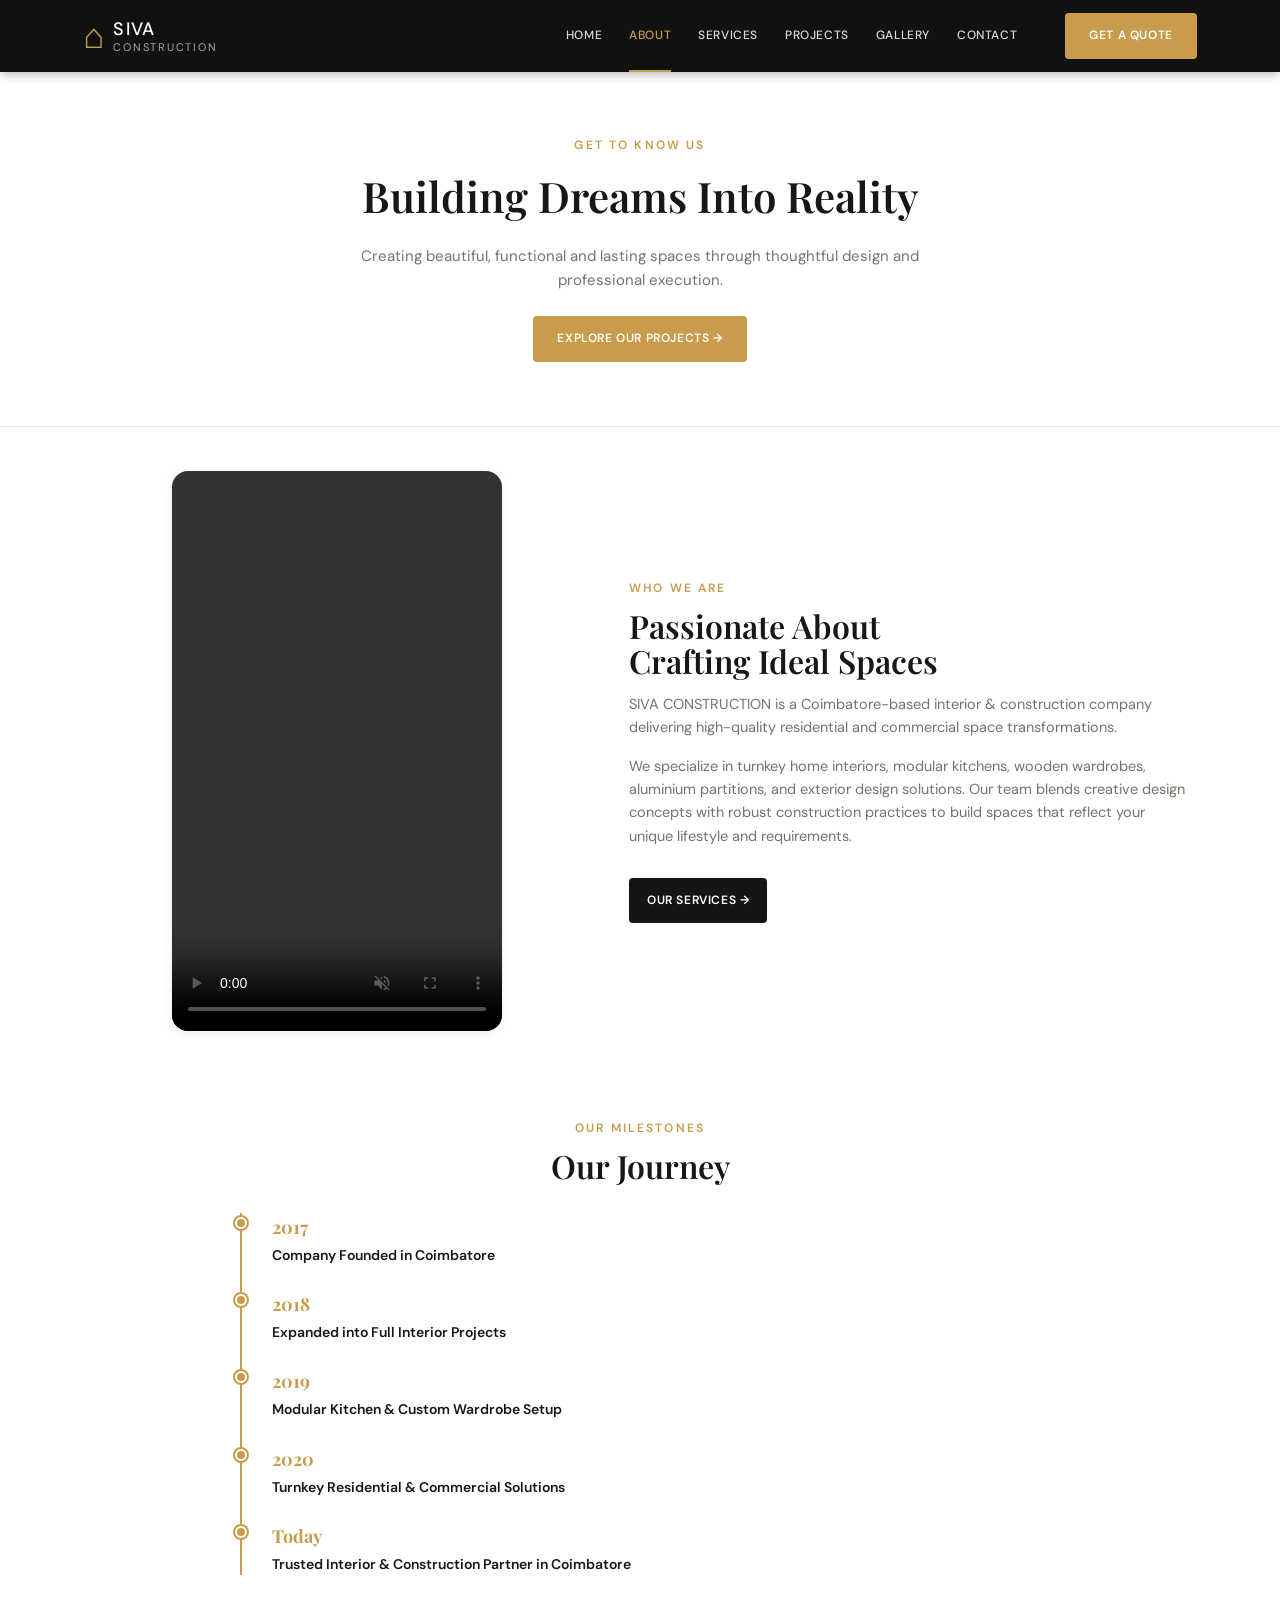
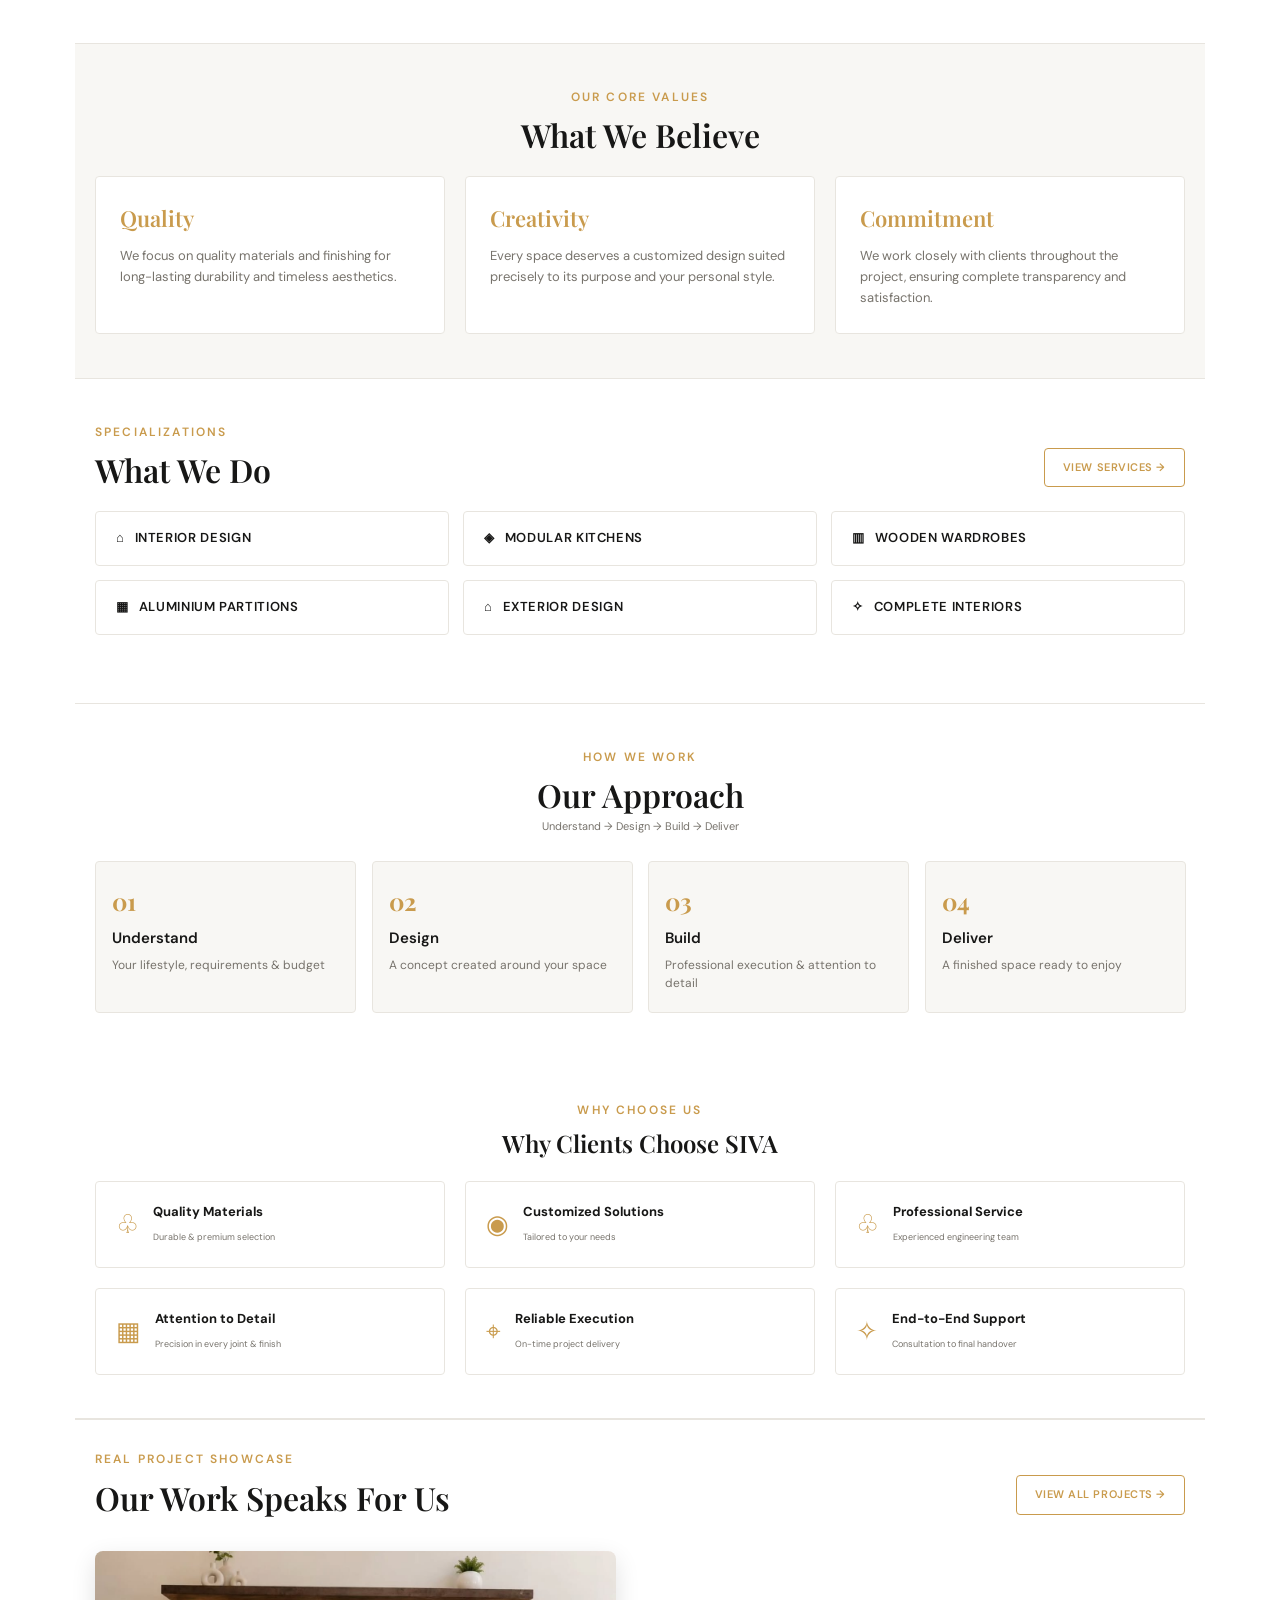
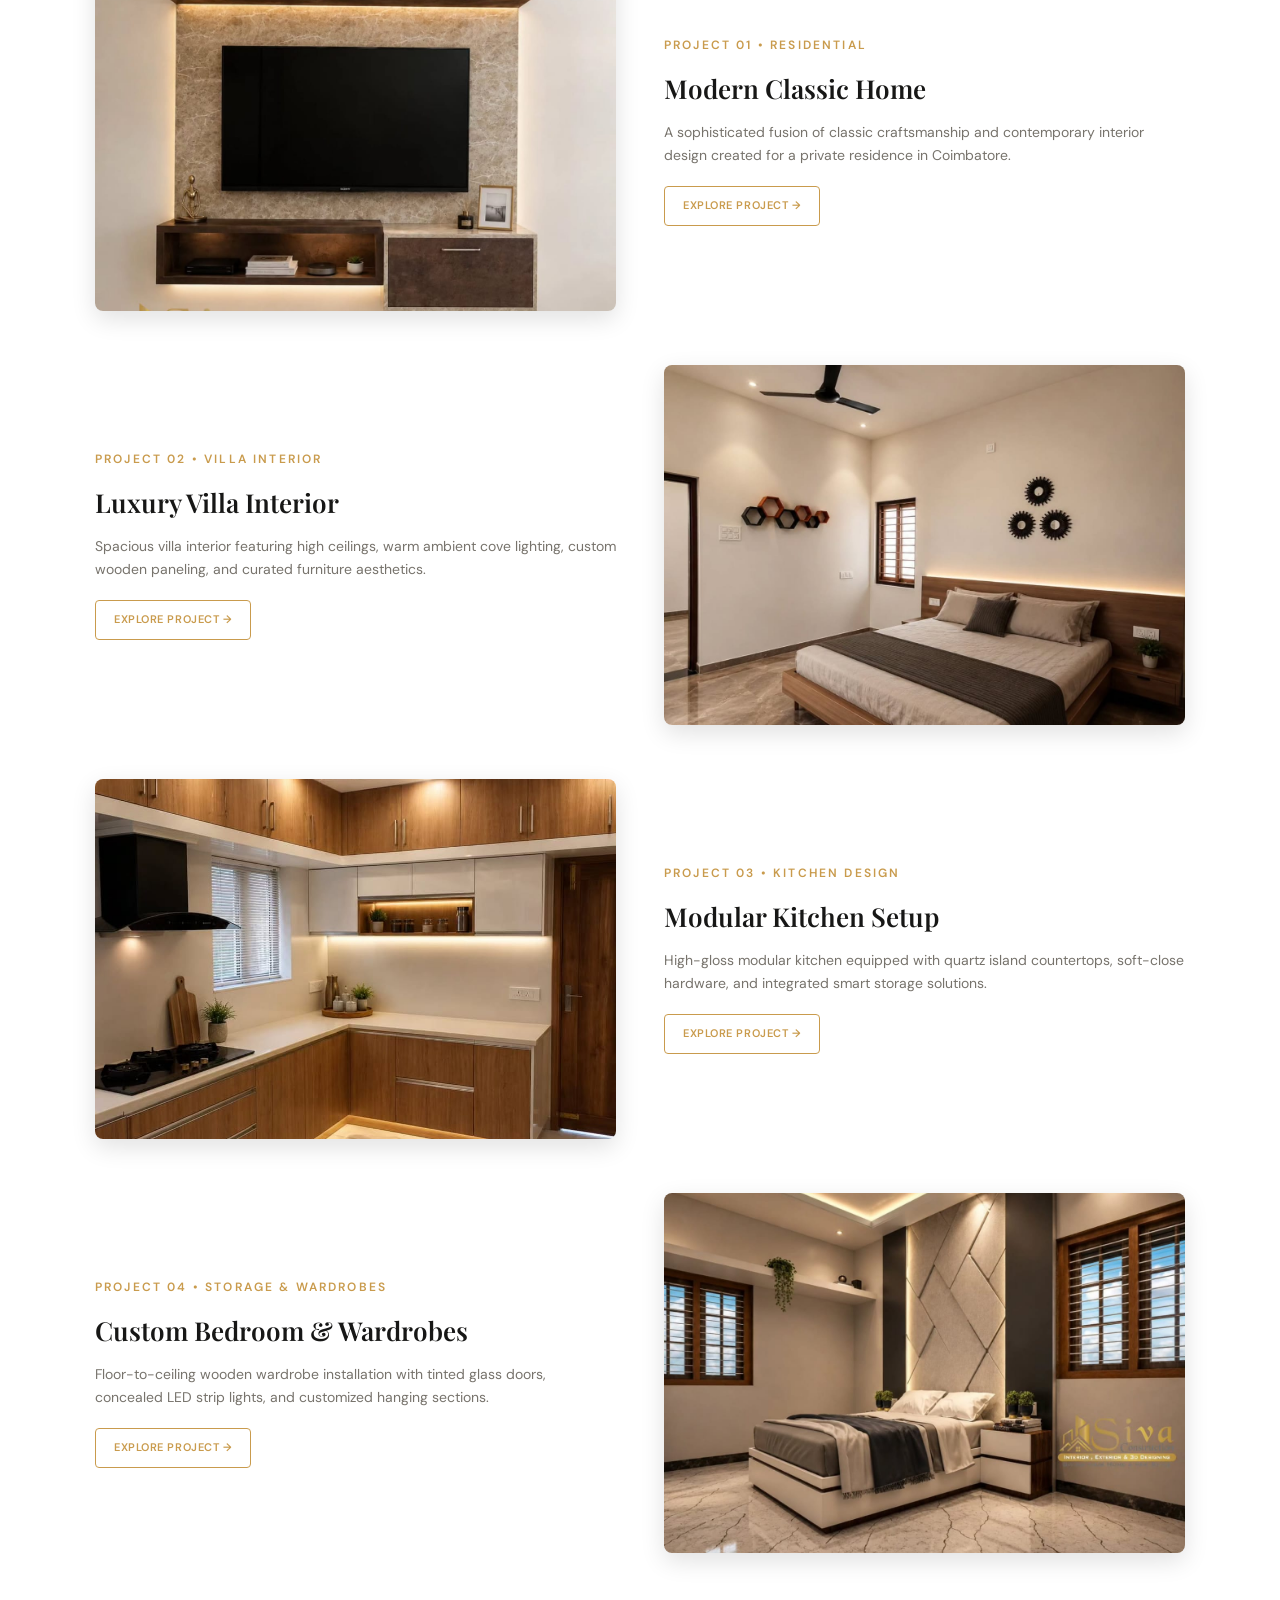
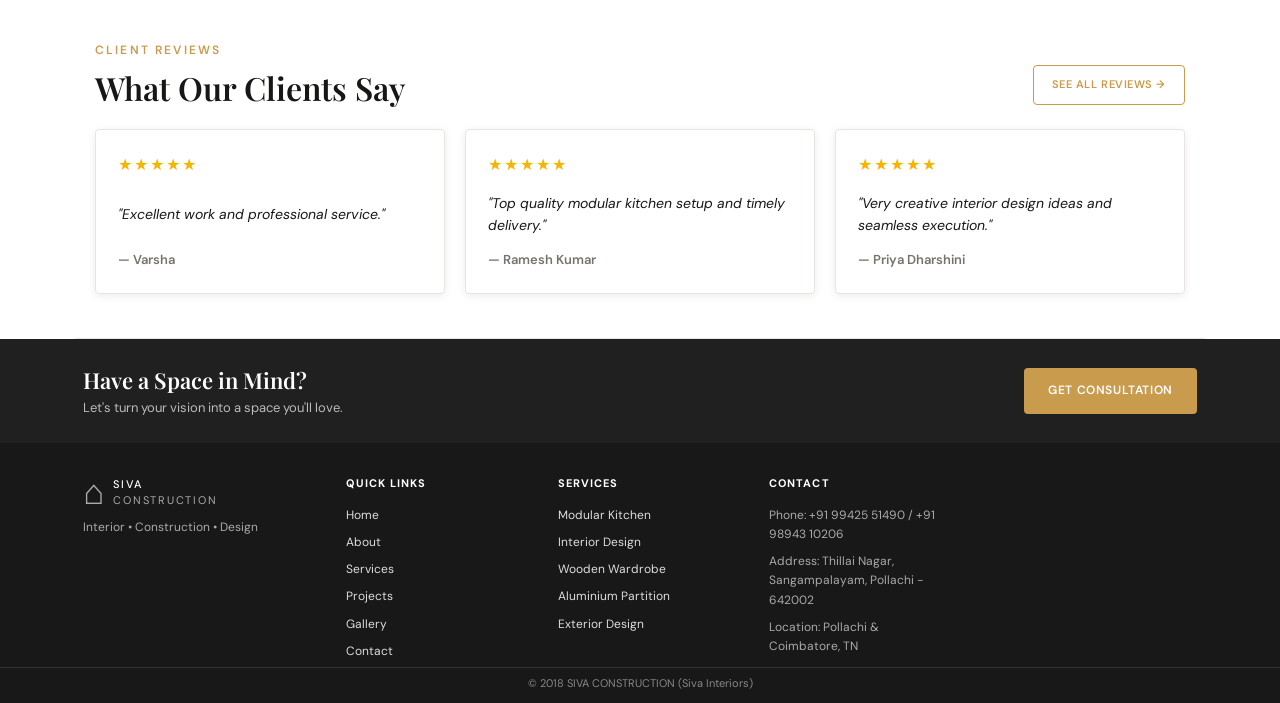
==== commit 75434b4c: "save about page changes" ====
--- a/about.html
+++ b/about.html
@@ -65,19 +65,19 @@
       <h2 class="centered">Our Journey</h2>
       <div class="timeline-container">
         <div class="timeline-item">
+          <div class="timeline-year">2017</div>
+          <div class="timeline-title">Company Founded in Coimbatore</div>
+        </div>
+        <div class="timeline-item">
           <div class="timeline-year">2018</div>
-          <div class="timeline-title">Company Founded in Coimbatore</div>
+          <div class="timeline-title">Expanded into Full Interior Projects</div>
         </div>
         <div class="timeline-item">
           <div class="timeline-year">2019</div>
-          <div class="timeline-title">Expanded into Full Interior Projects</div>
-        </div>
-        <div class="timeline-item">
-          <div class="timeline-year">2021</div>
           <div class="timeline-title">Modular Kitchen &amp; Custom Wardrobe Setup</div>
         </div>
         <div class="timeline-item">
-          <div class="timeline-year">2023</div>
+          <div class="timeline-year">2020</div>
           <div class="timeline-title">Turnkey Residential &amp; Commercial Solutions</div>
         </div>
         <div class="timeline-item">
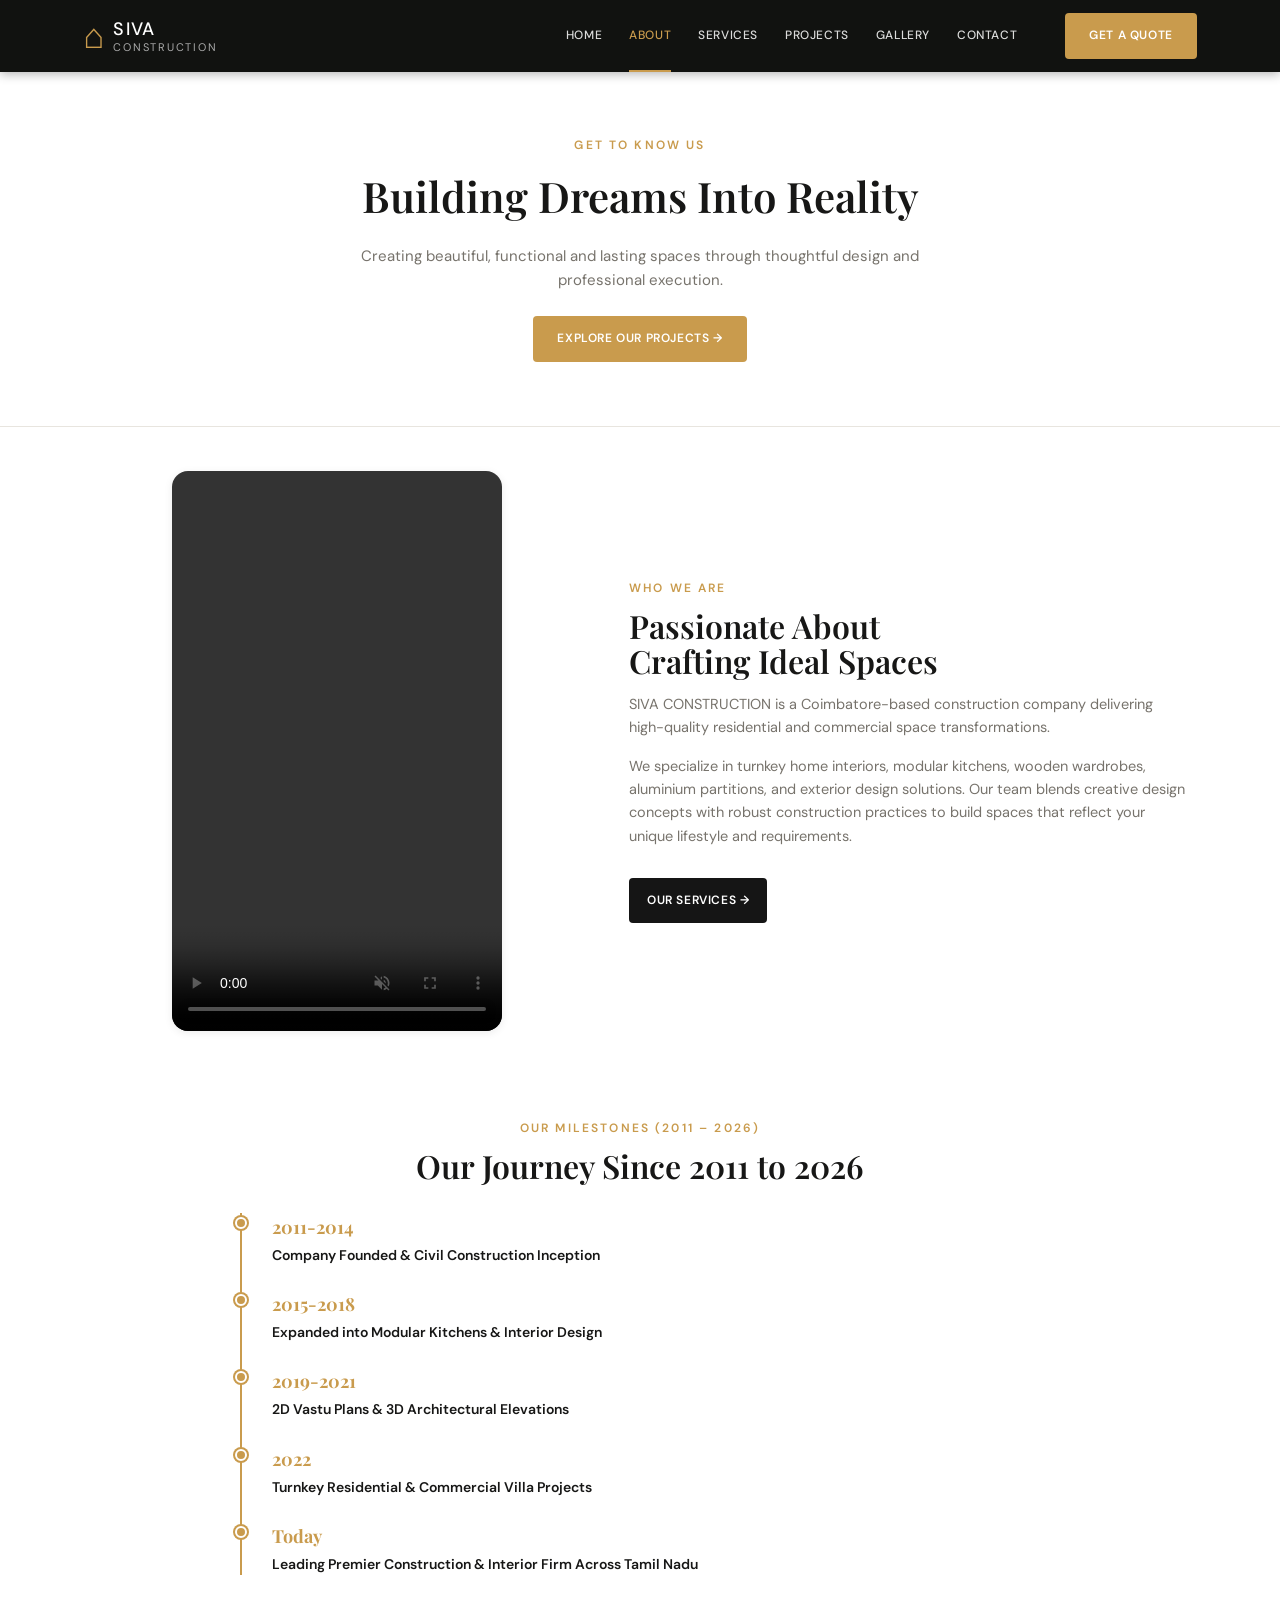
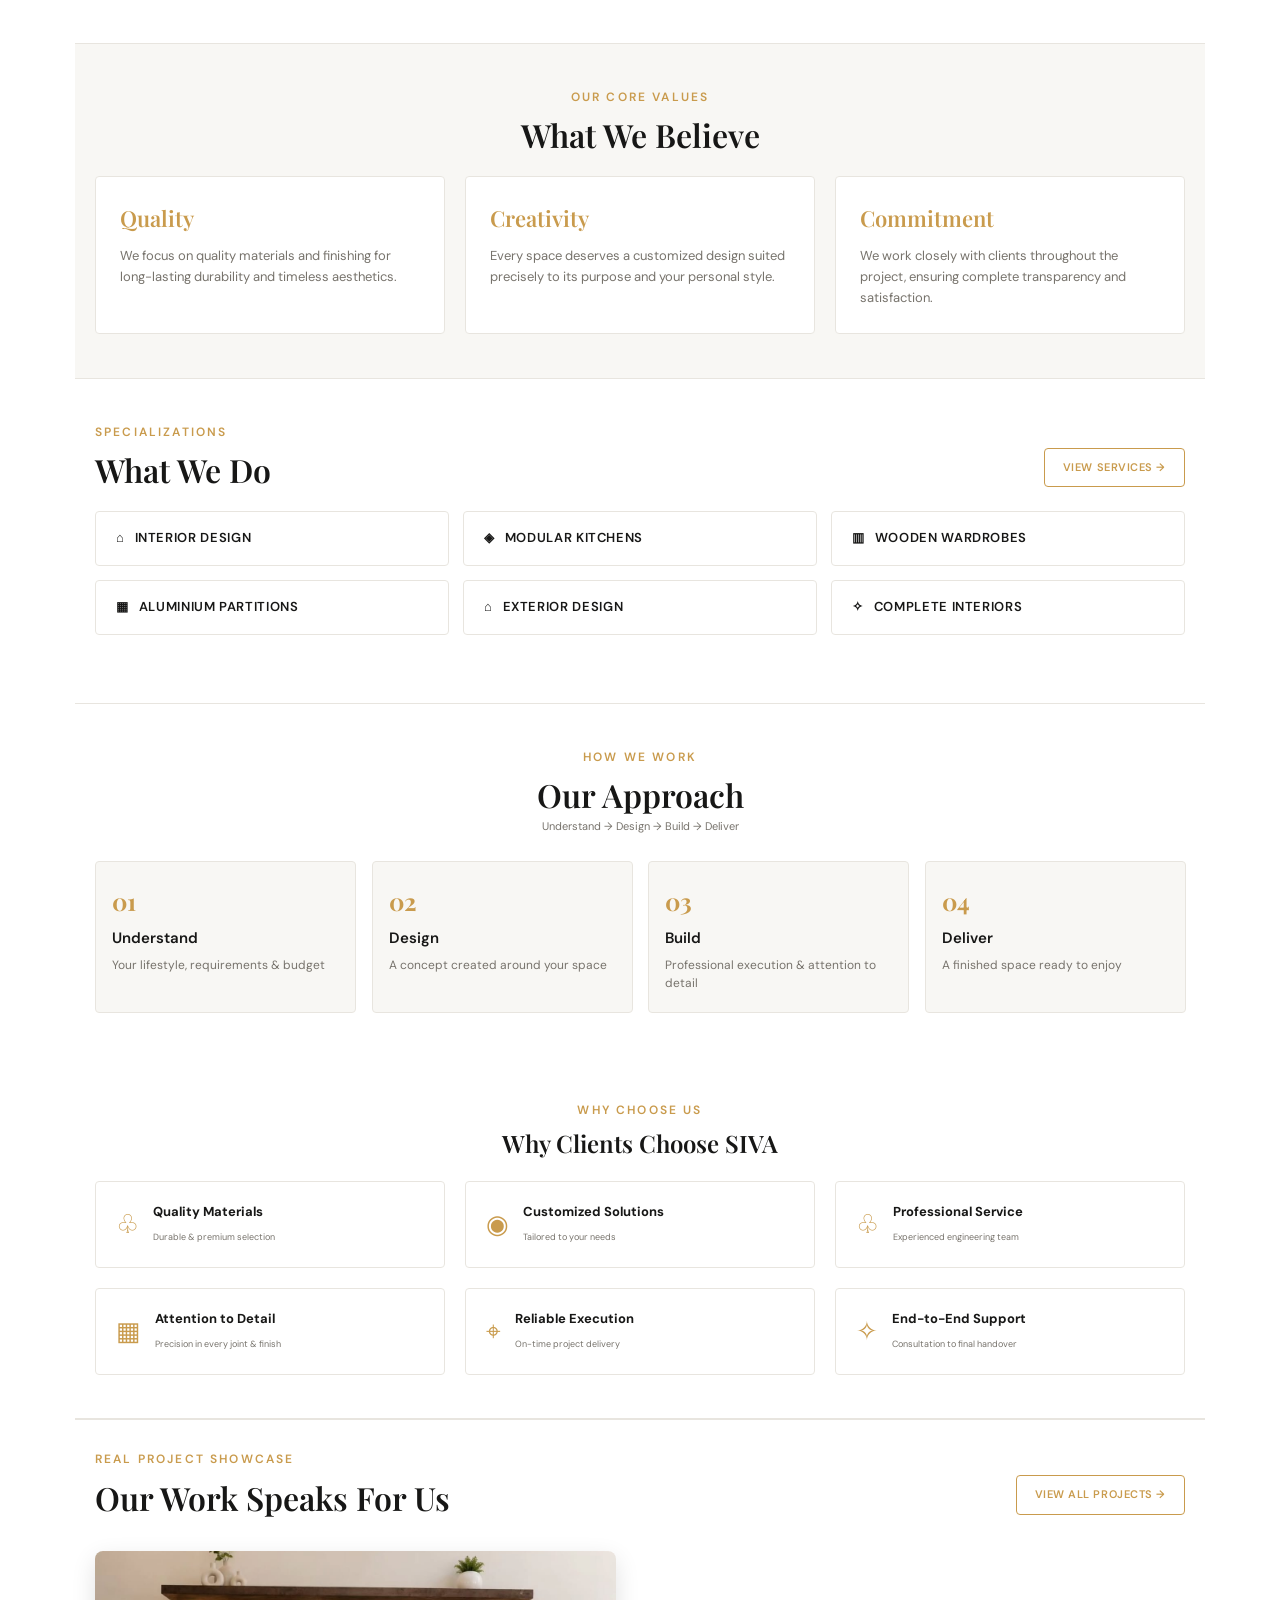
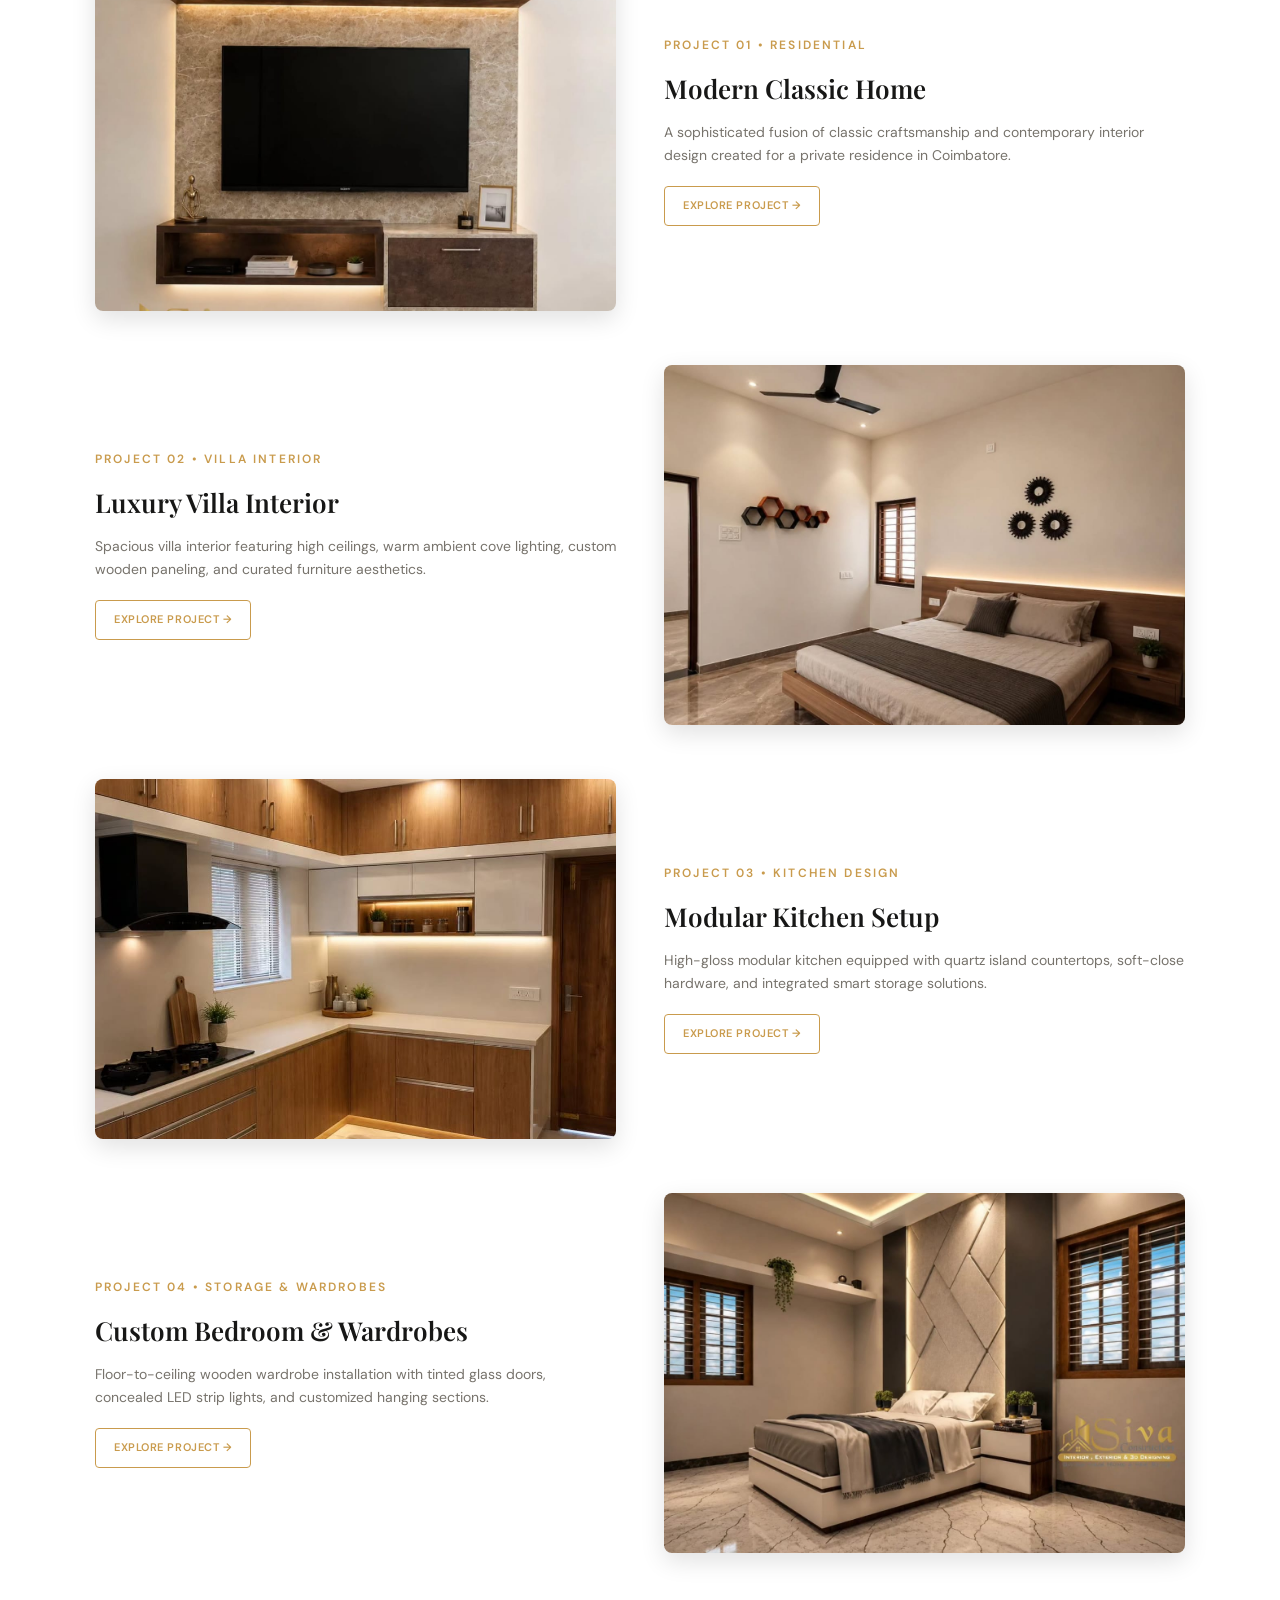
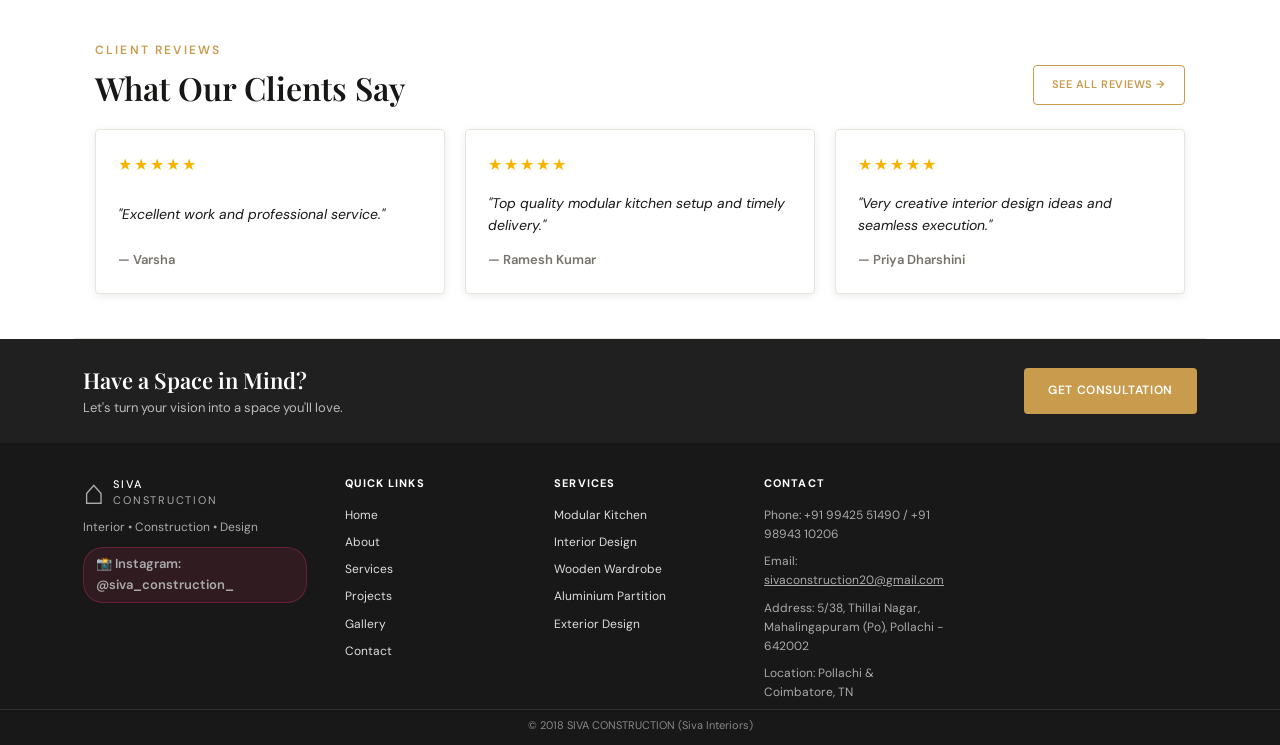
==== commit 8c1d26cc: "Updated website" ====
--- a/about.html
+++ b/about.html
@@ -53,7 +53,7 @@
       <div class="about-copy">
         <p class="kicker">WHO WE ARE</p>
         <h2>Passionate About<br>Crafting Ideal Spaces</h2>
-        <p>SIVA CONSTRUCTION is a Coimbatore-based interior &amp; construction company delivering high-quality residential and commercial space transformations.</p>
+        <p>SIVA CONSTRUCTION is a Coimbatore-based construction company delivering high-quality residential and commercial space transformations.</p>
         <p>We specialize in turnkey home interiors, modular kitchens, wooden wardrobes, aluminium partitions, and exterior design solutions. Our team blends creative design concepts with robust construction practices to build spaces that reflect your unique lifestyle and requirements.</p>
         <a class="dark-button" href="Services.html">OUR SERVICES →</a>
       </div>
@@ -61,28 +61,28 @@
 
     <!-- 3. Our Story 📖 -->
     <section class="section" id="story">
-      <p class="kicker centered">OUR MILESTONES</p>
-      <h2 class="centered">Our Journey</h2>
+      <p class="kicker centered">OUR MILESTONES (2011 – 2026)</p>
+      <h2 class="centered">Our Journey Since 2011 to 2026</h2>
       <div class="timeline-container">
         <div class="timeline-item">
-          <div class="timeline-year">2017</div>
-          <div class="timeline-title">Company Founded in Coimbatore</div>
-        </div>
-        <div class="timeline-item">
-          <div class="timeline-year">2018</div>
-          <div class="timeline-title">Expanded into Full Interior Projects</div>
-        </div>
-        <div class="timeline-item">
-          <div class="timeline-year">2019</div>
-          <div class="timeline-title">Modular Kitchen &amp; Custom Wardrobe Setup</div>
-        </div>
-        <div class="timeline-item">
-          <div class="timeline-year">2020</div>
-          <div class="timeline-title">Turnkey Residential &amp; Commercial Solutions</div>
+          <div class="timeline-year">2011-2014</div>
+          <div class="timeline-title">Company Founded &amp; Civil Construction Inception</div>
+        </div>
+        <div class="timeline-item">
+          <div class="timeline-year">2015-2018</div>
+          <div class="timeline-title">Expanded into Modular Kitchens &amp; Interior Design</div>
+        </div>
+        <div class="timeline-item">
+          <div class="timeline-year">2019-2021</div>
+          <div class="timeline-title">2D Vastu Plans &amp; 3D Architectural Elevations</div>
+        </div>
+        <div class="timeline-item">
+          <div class="timeline-year">2022</div>
+          <div class="timeline-title">Turnkey Residential &amp; Commercial Villa Projects</div>
         </div>
         <div class="timeline-item">
           <div class="timeline-year">Today</div>
-          <div class="timeline-title">Trusted Interior &amp; Construction Partner in Coimbatore</div>
+          <div class="timeline-title">Leading Premier Construction &amp; Interior Firm Across Tamil Nadu</div>
         </div>
       </div>
     </section>
@@ -317,6 +317,11 @@
         <span><b>SIVA</b><small>CONSTRUCTION</small></span>
       </a>
       <p>Interior • Construction • Design</p>
+      <div style="margin-top: 10px;">
+        <a href="https://www.instagram.com/siva_construction_?utm_source=qr&amp;stkn=cDM3b2Vueno5Mngy" target="_blank" rel="noopener" style="display: inline-flex; align-items: center; gap: 6px; color: #E1306C; font-size: 13px; font-weight: 600; text-decoration: none; background: rgba(225, 48, 108, 0.12); padding: 6px 12px; border-radius: 20px; border: 1px solid rgba(225, 48, 108, 0.3);">
+          <span>📸 Instagram: @siva_construction_</span>
+        </a>
+      </div>
     </div>
     <div>
       <b>QUICK LINKS</b>
@@ -338,7 +343,8 @@
     <div>
       <b>CONTACT</b>
       <span>Phone: +91 99425 51490 / +91 98943 10206</span>
-      <span>Address: Thillai Nagar, Sangampalayam, Pollachi - 642002</span>
+      <span>Email: <a href="mailto:sivaconstruction20@gmail.com" style="color: inherit; text-decoration: underline;">sivaconstruction20@gmail.com</a></span>
+      <span>Address: 5/38, Thillai Nagar, Mahalingapuram (Po), Pollachi - 642002</span>
       <span>Location: Pollachi &amp; Coimbatore, TN</span>
     </div>
     <small class="copyright">© 2018 SIVA CONSTRUCTION (Siva Interiors)</small>
--- a/styles.css
+++ b/styles.css
@@ -257,7 +257,8 @@
    5. Hero Section & Slider Controls
    -------------------------------------------------------------------------- */
 .hero {
-  height: 440px;
+  height: 480px;
+  width: 100%;
   color: var(--white);
   position: relative;
   overflow: hidden;
@@ -268,12 +269,12 @@
 .hero-image {
   position: absolute;
   inset: 0;
-  background: url('modern-interior.jpg') center/cover no-repeat;
+  background: url('siva 35.png') center/cover no-repeat;
   transform: scale(1.02);
   transform-style: preserve-3d;
   will-change: transform;
   transition: transform 0.15s cubic-bezier(0.25, 0.46, 0.45, 0.94), opacity 0.3s ease;
-  box-shadow: inset 0 0 80px rgba(0, 0, 0, 0.6);
+  box-shadow: inset 0 0 80px rgba(0, 0, 0, 0.4);
 }
 
 .hero-image::after {
@@ -294,17 +295,17 @@
 .hero-overlay {
   position: absolute;
   inset: 0;
-  background: linear-gradient(90deg, rgba(0, 0, 0, 0.78), rgba(0, 0, 0, 0.05) 78%),
+  background: linear-gradient(90deg, rgba(0, 0, 0, 0.75), rgba(0, 0, 0, 0.1) 80%),
               linear-gradient(0deg, rgba(0, 0, 0, 0.25), transparent);
   pointer-events: none;
 }
 
 .hero-content {
   position: absolute;
-  left: 9.5%;
+  left: 7.5%;
   top: 50%;
   transform: translateY(-45%) translateZ(40px);
-  max-width: 540px;
+  max-width: 480px;
   z-index: 2;
   transform-style: preserve-3d;
   transition: transform 0.2s ease-out;
@@ -2257,16 +2258,18 @@
 }
 
 .lightbox-img {
-  width: 100vw;
-  height: 100vh;
-  max-width: 100vw;
-  max-height: 100vh;
+  max-width: 580px;
+  max-height: 420px;
+  width: 82vw;
+  height: auto;
+  aspect-ratio: 4 / 3;
   object-fit: contain;
-  border-radius: 0;
-  box-shadow: none;
-  border: none;
-  outline: none;
-  background: transparent;
+  border-radius: 16px;
+  box-shadow: 0 20px 50px rgba(0, 0, 0, 0.7);
+  border: 1px solid rgba(255, 255, 255, 0.15);
+  background: #0b0c0a;
+  image-rendering: -webkit-optimize-contrast;
+  filter: contrast(1.03) saturate(1.05);
   transition: transform 0.3s ease;
   cursor: zoom-in;
 }
@@ -2511,51 +2514,71 @@
 
 .projects-portfolio-grid {
   display: grid;
-  grid-template-columns: repeat(3, 1fr);
-  gap: 28px;
+  grid-template-columns: repeat(auto-fill, minmax(320px, 350px));
+  justify-content: center;
+  gap: 24px;
   max-width: 1200px;
   margin: 0 auto;
-}
-
-@media (max-width: 992px) {
-  .projects-portfolio-grid {
-    grid-template-columns: repeat(2, 1fr);
-  }
 }
 
 @media (max-width: 640px) {
   .projects-portfolio-grid {
     grid-template-columns: 1fr;
   }
+  .portfolio-card-item {
+    width: 100% !important;
+    max-width: 100% !important;
+  }
+  .portfolio-card-image {
+    height: 200px !important;
+  }
 }
 
 .portfolio-card-item {
+  width: 100%;
+  max-width: 350px;
+  min-width: 280px;
   background: var(--white);
   border: 1px solid var(--line);
-  border-radius: var(--radius-sm);
+  border-radius: 14px;
   overflow: hidden;
-  box-shadow: var(--shadow-sm);
+  box-shadow: 0 6px 20px rgba(0, 0, 0, 0.08);
   display: flex;
   flex-direction: column;
-  transition: transform var(--transition-fast), box-shadow var(--transition-fast);
+  transition: transform 0.3s cubic-bezier(0.25, 1, 0.5, 1), box-shadow 0.3s ease, border-color 0.3s ease;
 }
 
 .portfolio-card-item:hover {
   transform: translateY(-5px);
-  box-shadow: var(--shadow-md);
+  box-shadow: 0 16px 36px rgba(0, 0, 0, 0.14);
+  border-color: var(--gold);
 }
 
 .portfolio-card-image {
-  height: 195px;
+  width: 100%;
+  height: 220px;
+  aspect-ratio: 16 / 10;
   position: relative;
   overflow: hidden;
+  background: #111;
+  cursor: pointer;
+  border-radius: 14px 14px 0 0;
 }
 
 .portfolio-card-image img {
   width: 100%;
   height: 100%;
   object-fit: cover;
-  transition: transform 0.5s ease;
+  image-rendering: -webkit-optimize-contrast;
+  filter: contrast(1.03) saturate(1.05) brightness(1.01);
+  backface-visibility: hidden;
+  transform: translateZ(0);
+  transition: transform 0.5s cubic-bezier(0.25, 1, 0.5, 1), filter 0.5s ease;
+}
+
+.portfolio-card-item:hover .portfolio-card-image img {
+  filter: contrast(1.06) saturate(1.08) brightness(1.03);
+  transform: scale(1.05);
 }
 
 .portfolio-card-item:hover .portfolio-card-image img {
@@ -3663,8 +3686,263 @@
   }
 }
 
-
-
-
-
-
+/* --------------------------------------------------------------------------
+   21. Extended Project Execution Gallery Grid (siva 42.jpeg to siva 62.jpeg)
+   -------------------------------------------------------------------------- */
+.projects-execution-section {
+  padding: 50px 6.5%;
+  background-color: var(--bg-light, #faf9f6);
+  border-top: 1px solid var(--line, #e2ded8);
+}
+
+.projects-execution-header {
+  margin-bottom: 36px;
+  text-align: center;
+}
+
+.projects-execution-grid {
+  display: grid;
+  grid-template-columns: repeat(auto-fill, 180px) !important;
+  justify-content: center !important;
+  gap: 16px !important;
+  max-width: 1200px;
+  margin: 0 auto;
+}
+
+@media (max-width: 640px) {
+  .projects-execution-grid {
+    grid-template-columns: repeat(auto-fill, 180px) !important;
+  }
+}
+
+.execution-card-item {
+  width: 180px !important;
+  max-width: 180px !important;
+  min-width: 180px !important;
+  box-sizing: border-box;
+  background: var(--white, #ffffff);
+  border: 1px solid var(--line, #e2ded8);
+  border-radius: 12px;
+  overflow: hidden;
+  box-shadow: 0 6px 18px rgba(0, 0, 0, 0.07);
+  transition: transform 0.35s cubic-bezier(0.25, 1, 0.5, 1), box-shadow 0.35s ease, border-color 0.35s ease;
+  display: flex;
+  flex-direction: column;
+}
+
+.execution-card-item:hover {
+  transform: translateY(-5px);
+  box-shadow: 0 14px 30px rgba(0, 0, 0, 0.14);
+  border-color: var(--gold, #d4af37);
+}
+
+.execution-card-image {
+  position: relative;
+  width: 180px !important;
+  height: 180px !important;
+  max-width: 180px !important;
+  max-height: 180px !important;
+  min-width: 180px !important;
+  min-height: 180px !important;
+  aspect-ratio: 1 / 1 !important;
+  overflow: hidden;
+  background: #111;
+  cursor: pointer;
+  border-radius: 12px 12px 0 0;
+}
+
+.execution-card-image img,
+img[src*="siva 18"], img[src*="siva 19"], img[src*="siva 20"], img[src*="siva 21"],
+img[src*="siva 22"], img[src*="siva 23"], img[src*="siva 24"], img[src*="siva 25"],
+img[src*="siva 26"], img[src*="siva 27"], img[src*="siva 28"], img[src*="siva 29"],
+img[src*="siva 42"], img[src*="siva 43"], img[src*="siva 44"], img[src*="siva 45"],
+img[src*="siva 46"], img[src*="siva 47"], img[src*="siva 48"], img[src*="siva 49"],
+img[src*="siva 50"], img[src*="siva 51"], img[src*="siva 52"], img[src*="siva 53"],
+img[src*="siva 54"], img[src*="siva 55"], img[src*="siva 56"], img[src*="siva 57"],
+img[src*="siva 58"], img[src*="siva 59"], img[src*="siva 60"], img[src*="siva 61"],
+img[src*="siva 62"] {
+  width: 100% !important;
+  height: 100% !important;
+  max-width: 100% !important;
+  max-height: 100% !important;
+  min-width: 100% !important;
+  min-height: 100% !important;
+  object-fit: cover !important;
+  display: block;
+  image-rendering: -webkit-optimize-contrast;
+  filter: contrast(1.04) saturate(1.06) brightness(1.01);
+  backface-visibility: hidden;
+  transform: translateZ(0);
+  transition: transform 0.5s cubic-bezier(0.25, 1, 0.5, 1), filter 0.5s ease;
+}
+
+.execution-card-item:hover .execution-card-image img {
+  filter: contrast(1.07) saturate(1.09) brightness(1.03);
+  transform: scale(1.05);
+}
+
+.execution-category-badge {
+  position: absolute;
+  top: 8px;
+  left: 8px;
+  background: rgba(11, 12, 10, 0.78);
+  backdrop-filter: blur(8px);
+  color: var(--gold, #d4af37);
+  border: 1px solid rgba(212, 175, 55, 0.35);
+  font-size: 8.5px;
+  font-weight: 700;
+  letter-spacing: 0.05em;
+  padding: 2px 7px;
+  border-radius: 12px;
+  text-transform: uppercase;
+  z-index: 2;
+}
+
+.execution-card-body {
+  padding: 12px;
+  display: flex;
+  flex-direction: column;
+  flex-grow: 1;
+}
+
+.execution-card-body h3 {
+  font-family: var(--serif, 'Playfair Display', serif);
+  font-size: 14px;
+  font-weight: 600;
+  color: var(--ink, #1a1a18);
+  margin: 0 0 6px;
+  line-height: 1.3;
+}
+
+.execution-card-body p {
+  font-size: 13.5px;
+  color: var(--muted, #666);
+  line-height: 1.55;
+  margin: 0 0 14px;
+}
+
+.execution-card-specs {
+  list-style: none;
+  padding: 0;
+  margin: 0 0 16px;
+  border-top: 1px dashed var(--line, #e2ded8);
+  padding-top: 12px;
+  font-size: 12px;
+  color: #555;
+}
+
+.execution-card-specs li {
+  margin-bottom: 5px;
+  display: flex;
+  align-items: center;
+  gap: 6px;
+}
+
+.execution-card-specs li strong {
+  color: var(--ink, #111);
+}
+
+.execution-card-footer {
+  margin-top: auto;
+  padding-top: 12px;
+  border-top: 1px solid var(--line, #e2ded8);
+  display: flex;
+  justify-content: space-between;
+  align-items: center;
+}
+
+.execution-location {
+  font-size: 11px;
+  color: var(--muted, #777);
+  font-weight: 500;
+}
+
+.execution-action-btn {
+  font-size: 11px;
+  font-weight: 700;
+  color: var(--gold, #d4af37);
+  text-decoration: none;
+  transition: color 0.2s ease, transform 0.2s ease;
+}
+
+.execution-action-btn:hover {
+  color: var(--ink, #111);
+  transform: translateX(3px);
+}
+
+/* Filter Hide/Show Animations */
+.portfolio-card-item.is-hidden,
+.execution-card-item.is-hidden {
+  display: none !important;
+}
+
+@media (max-width: 768px) {
+  .projects-execution-section {
+    padding: 36px 16px;
+  }
+  
+  .projects-execution-grid {
+    grid-template-columns: 1fr;
+    gap: 20px;
+  }
+}
+
+/* --------------------------------------------------------------------------
+   22. Lightbox Modal Medium Sizing & Mobile Hero Adjustments
+   -------------------------------------------------------------------------- */
+.lightbox-modal {
+  position: fixed;
+  inset: 0;
+  z-index: 9999;
+  background: rgba(0, 0, 0, 0.85);
+  backdrop-filter: blur(10px);
+  display: flex;
+  align-items: center;
+  justify-content: center;
+  padding: 20px;
+}
+
+.lightbox-content {
+  position: relative;
+  max-width: 800px;
+  max-height: 800px;
+  width: 800px;
+  height: 800px;
+  display: flex;
+  flex-direction: column;
+  align-items: center;
+  justify-content: center;
+}
+
+.lightbox-img {
+  width: 800px;
+  height: 800px;
+  max-width: 90vw;
+  max-height: 85vh;
+  aspect-ratio: 1 / 1;
+  object-fit: cover;
+  border-radius: 14px;
+  box-shadow: 0 20px 50px rgba(0, 0, 0, 0.6);
+  border: 1px solid rgba(255, 255, 255, 0.15);
+}
+
+@media (max-width: 840px) {
+  .lightbox-content,
+  .lightbox-img {
+    width: 90vw;
+    height: 90vw;
+    max-width: 90vw;
+    max-height: 90vw;
+  }
+}
+
+
+
+
+
+
+
+
+
+
+
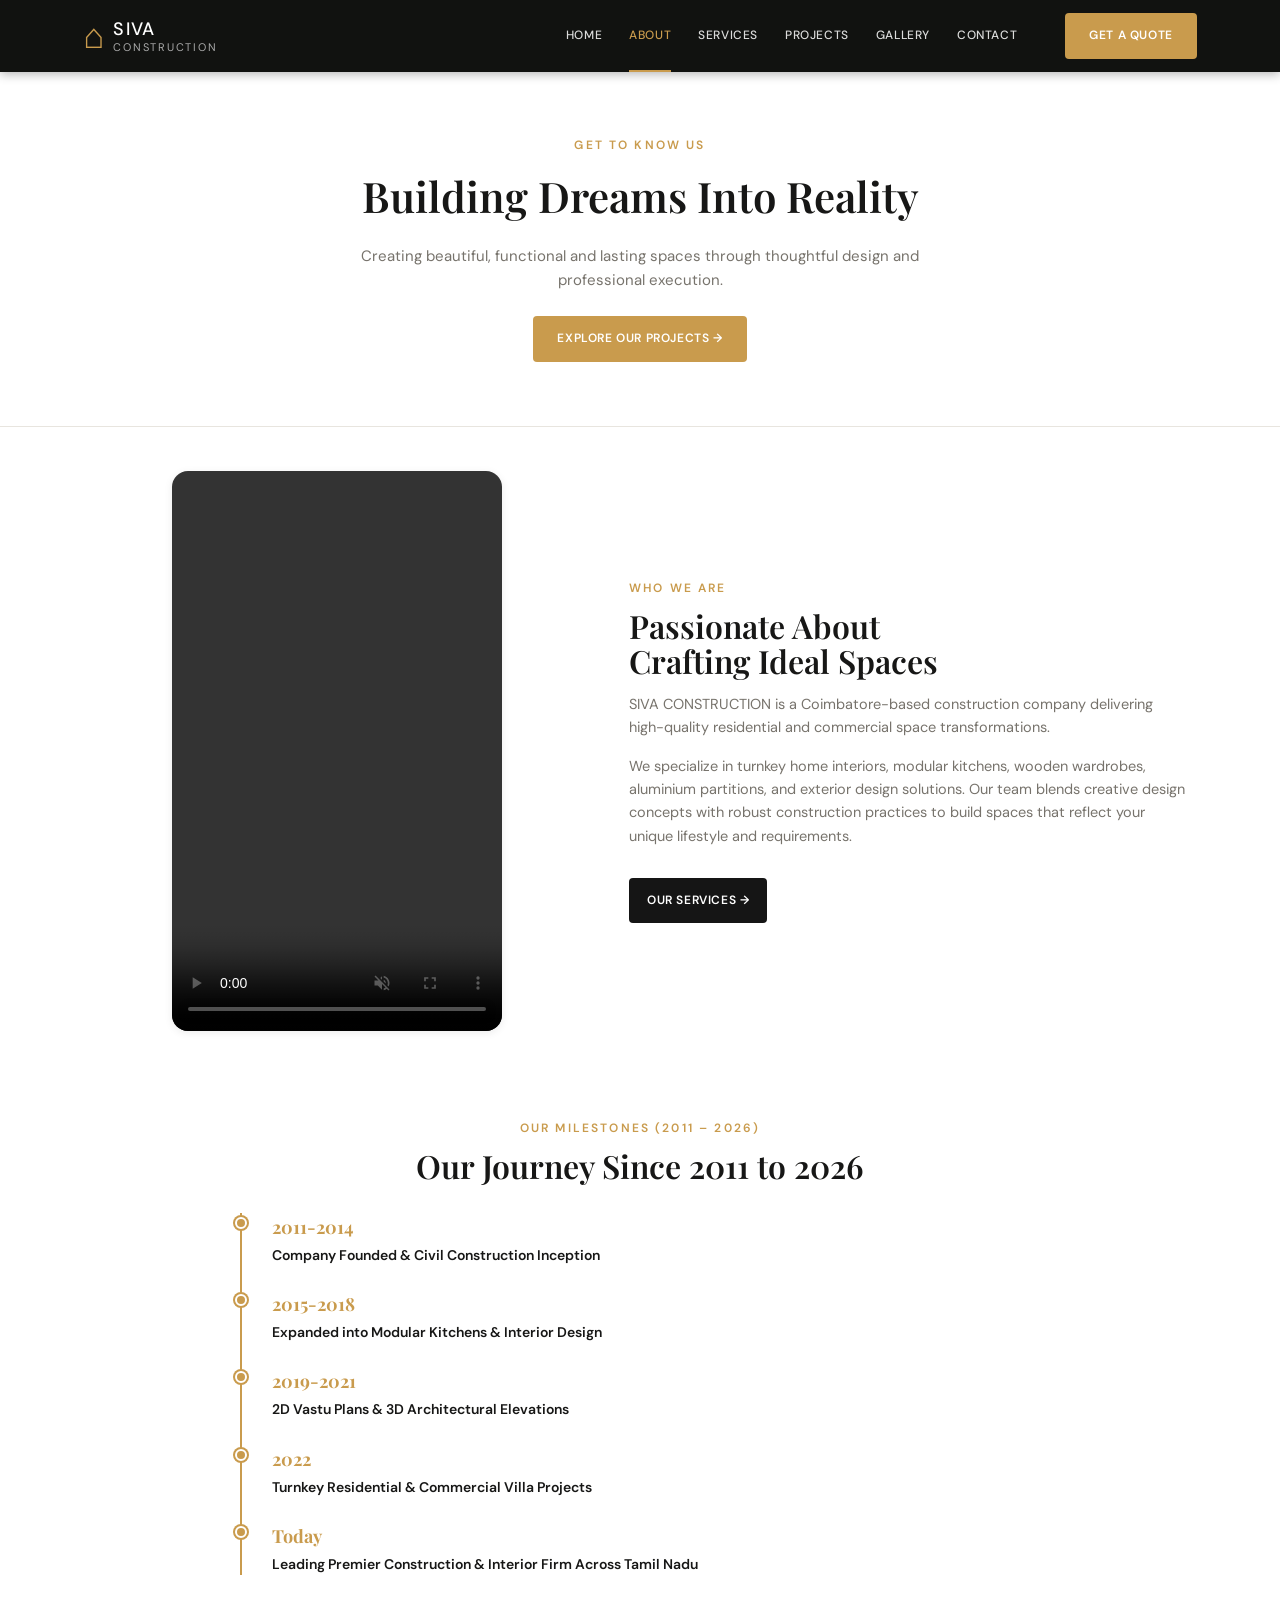
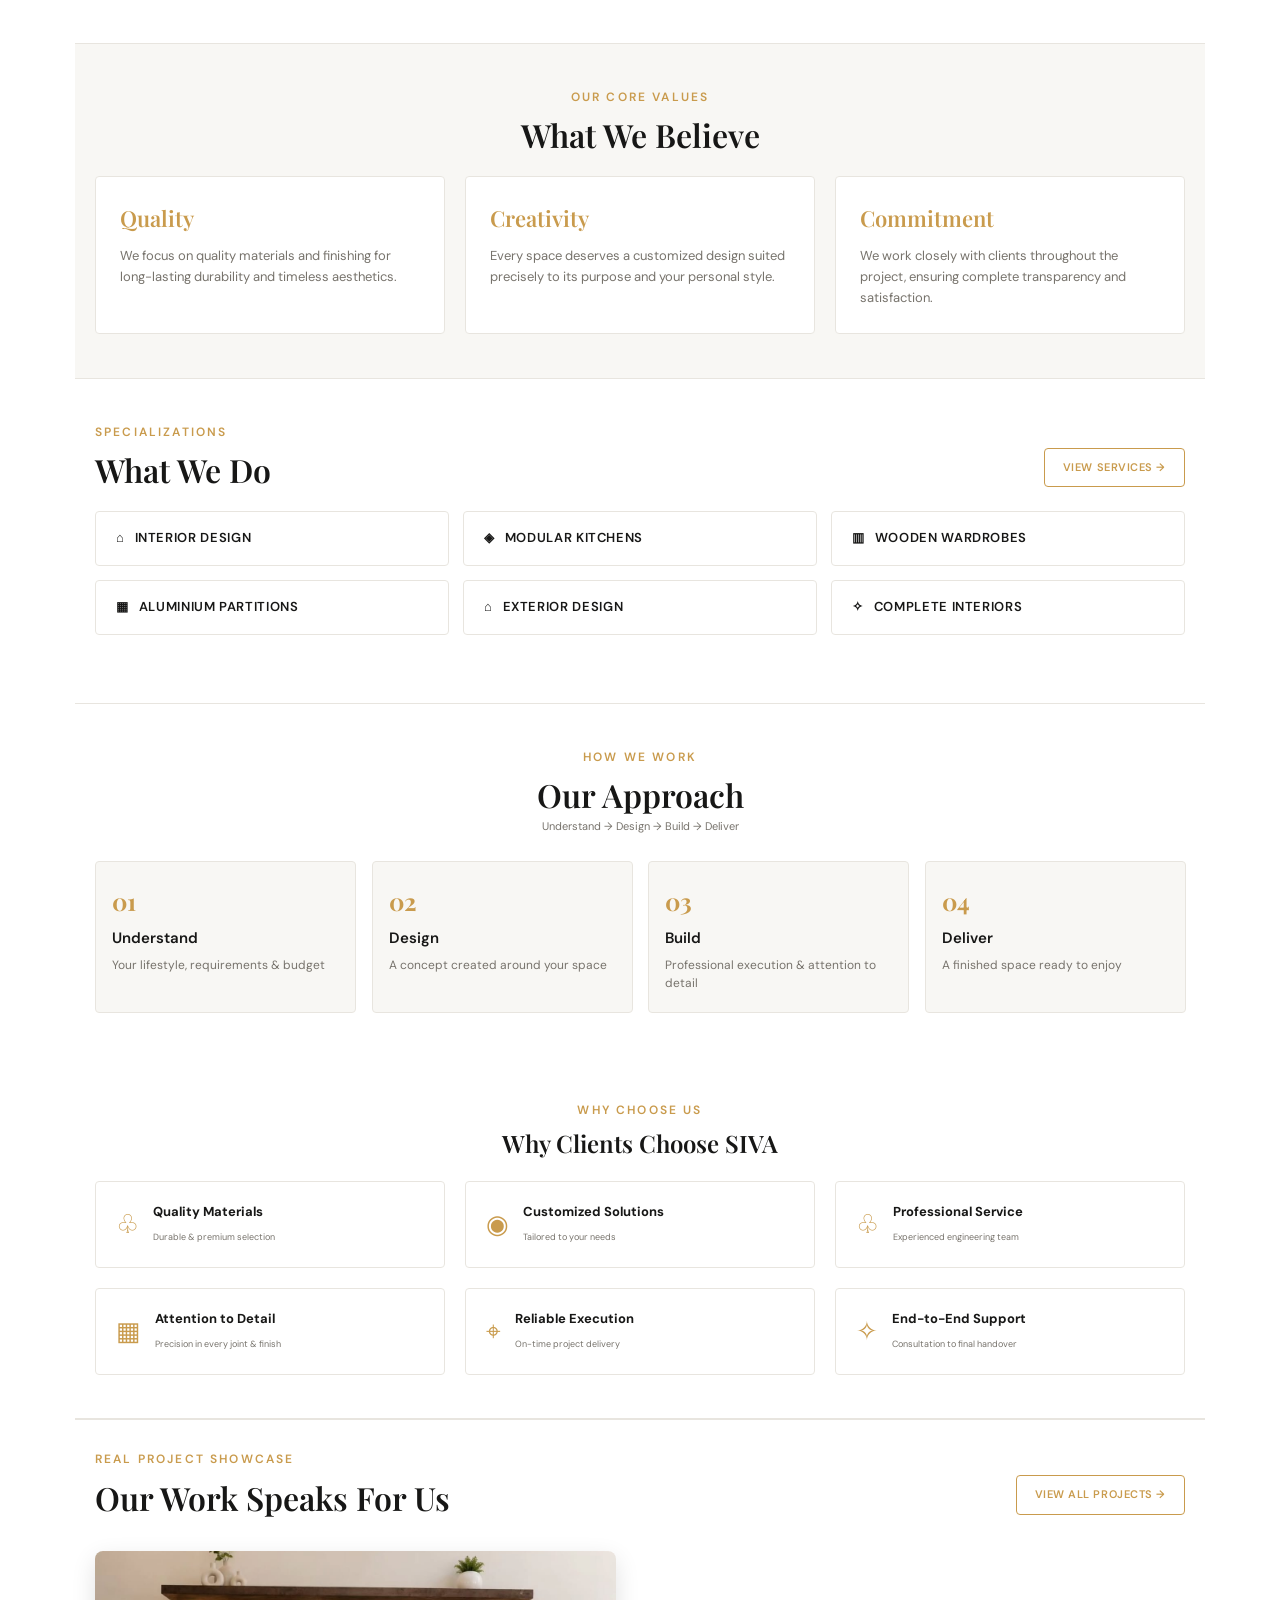
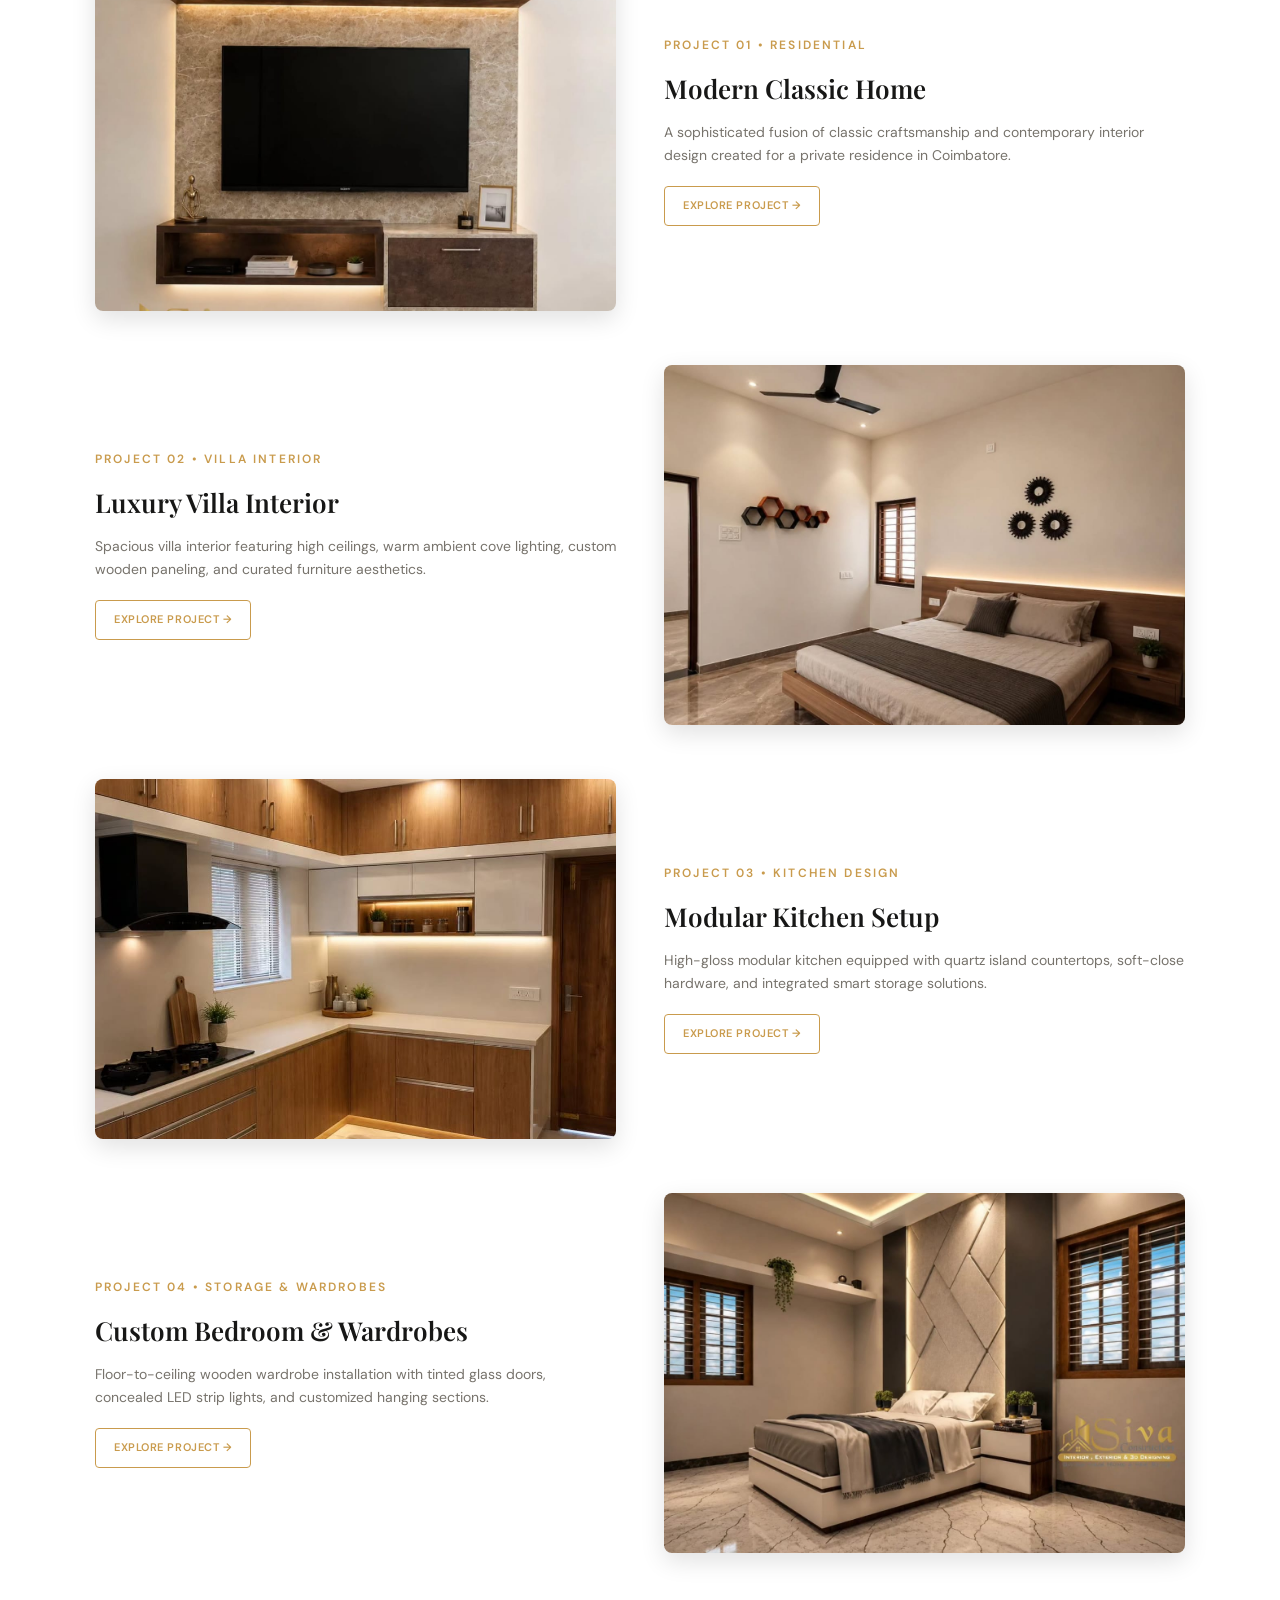
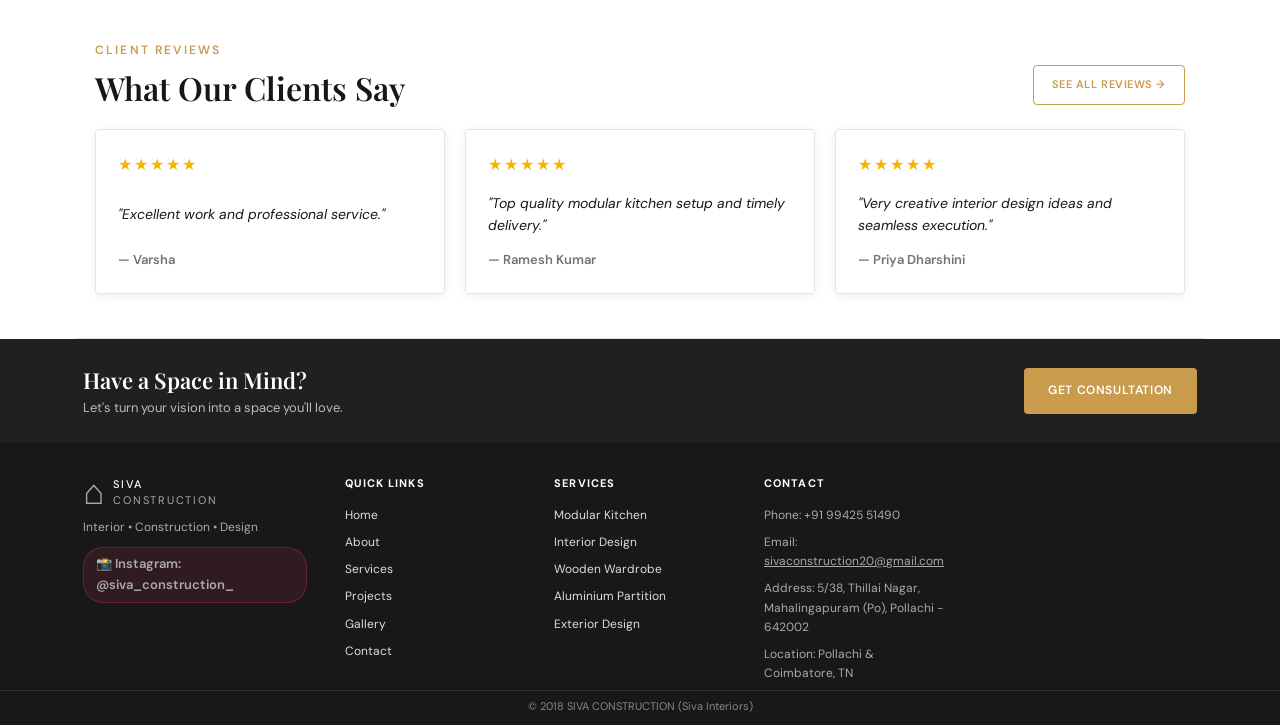
==== commit 23798504: "website update" ====
--- a/about.html
+++ b/about.html
@@ -342,7 +342,7 @@
     </div>
     <div>
       <b>CONTACT</b>
-      <span>Phone: +91 99425 51490 / +91 98943 10206</span>
+      <span>Phone: +91 99425 51490</span>
       <span>Email: <a href="mailto:sivaconstruction20@gmail.com" style="color: inherit; text-decoration: underline;">sivaconstruction20@gmail.com</a></span>
       <span>Address: 5/38, Thillai Nagar, Mahalingapuram (Po), Pollachi - 642002</span>
       <span>Location: Pollachi &amp; Coimbatore, TN</span>
